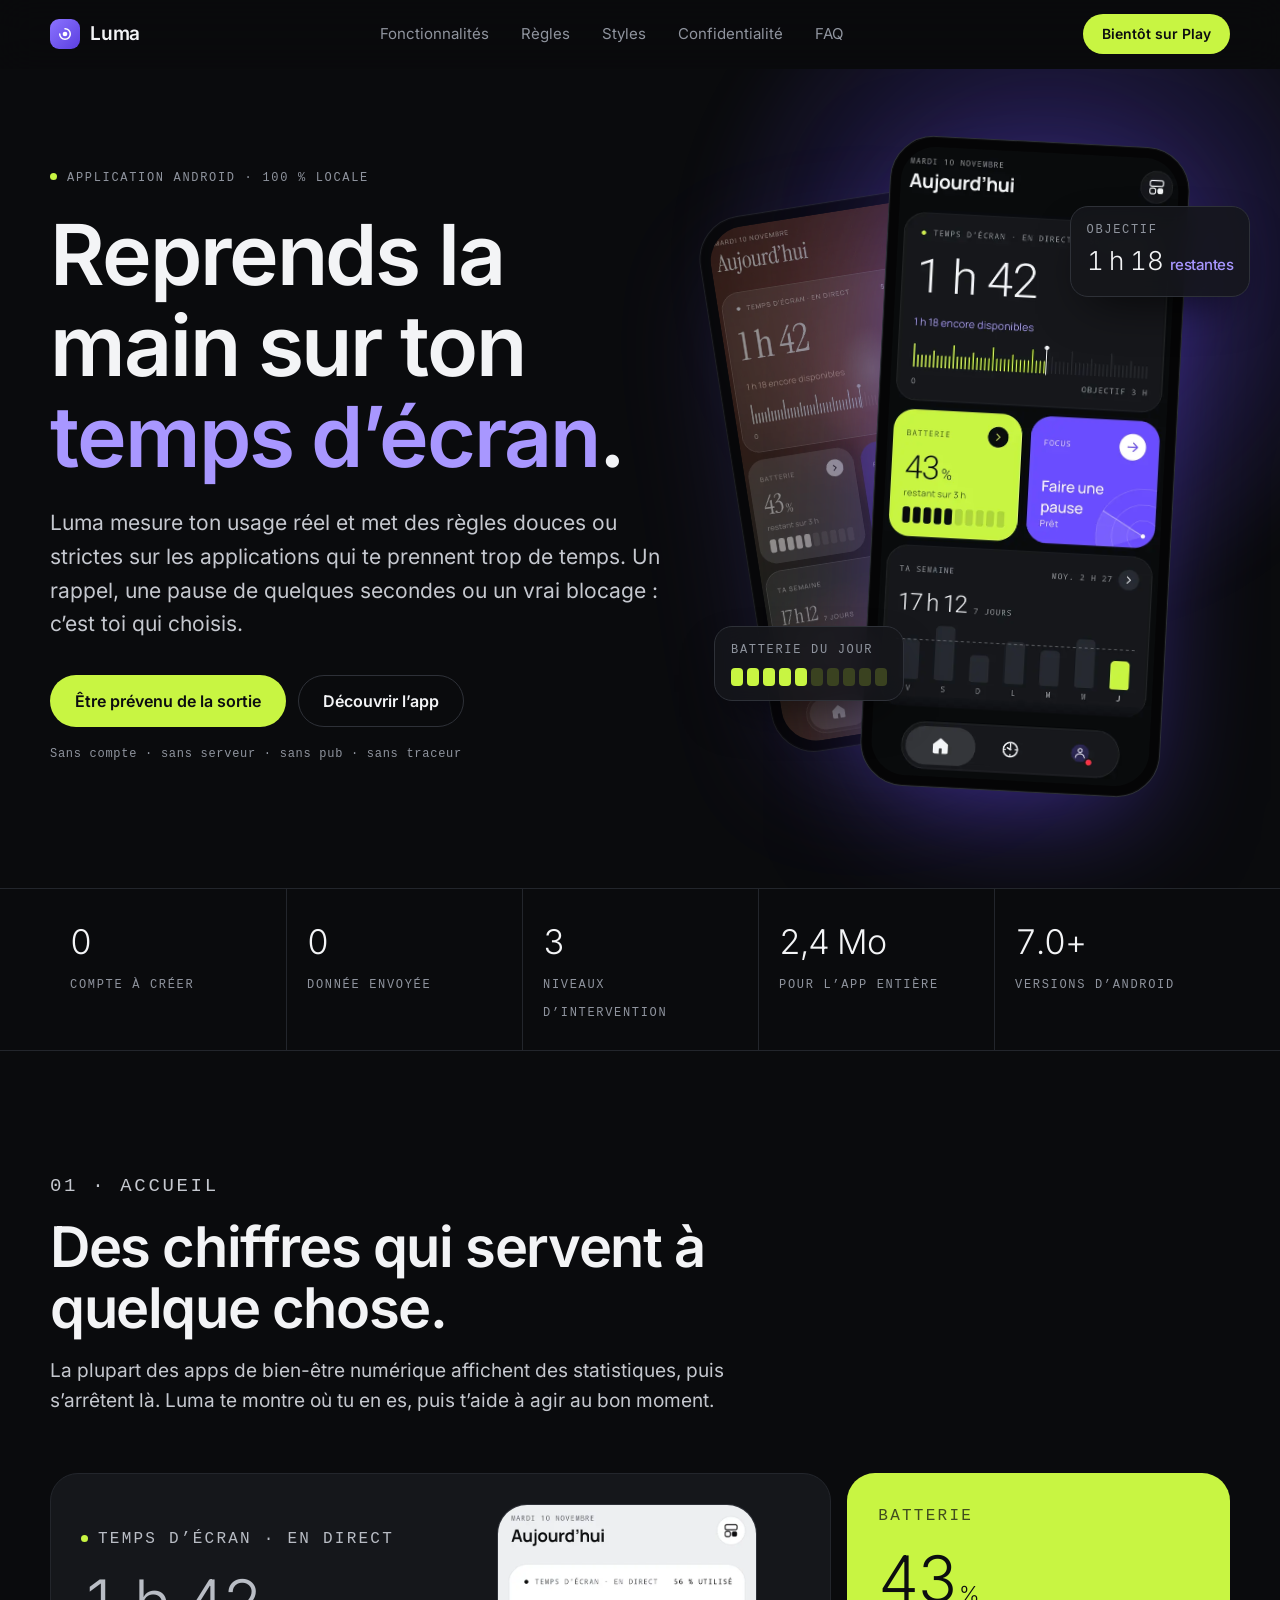
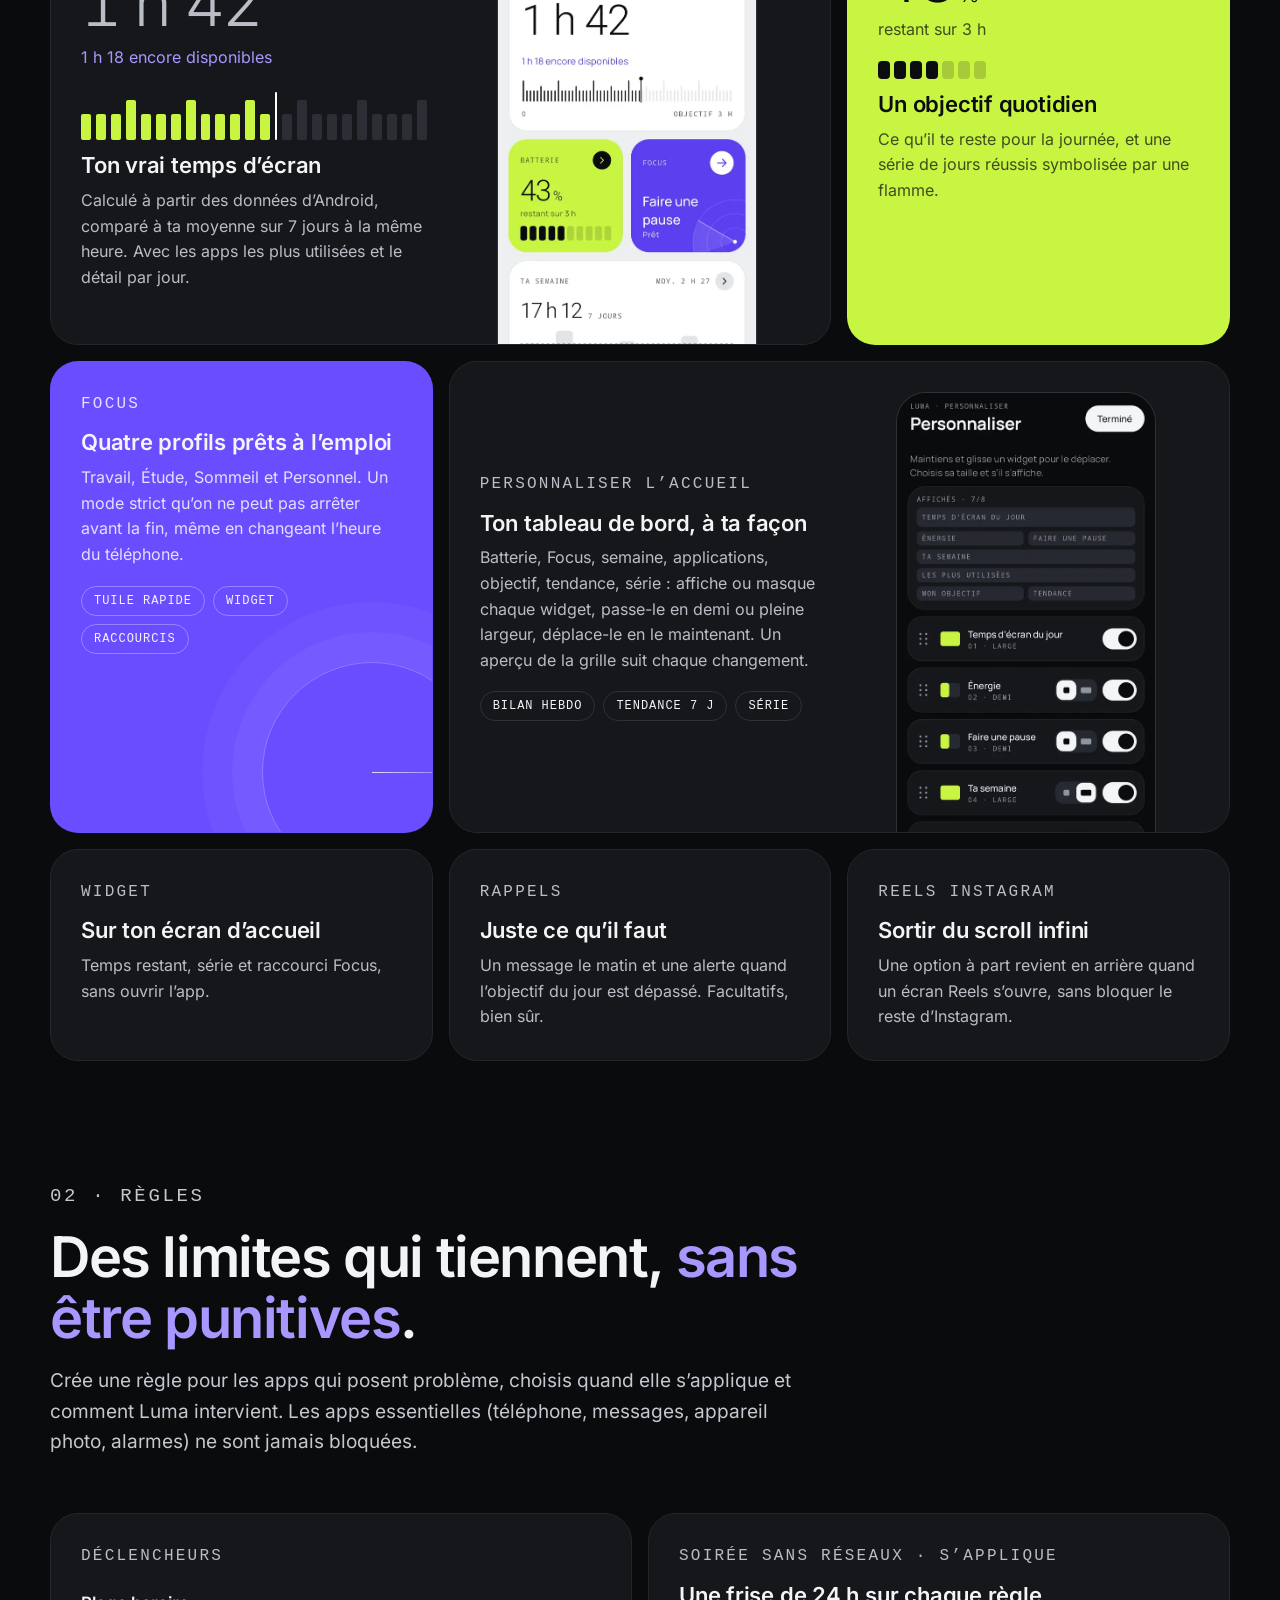
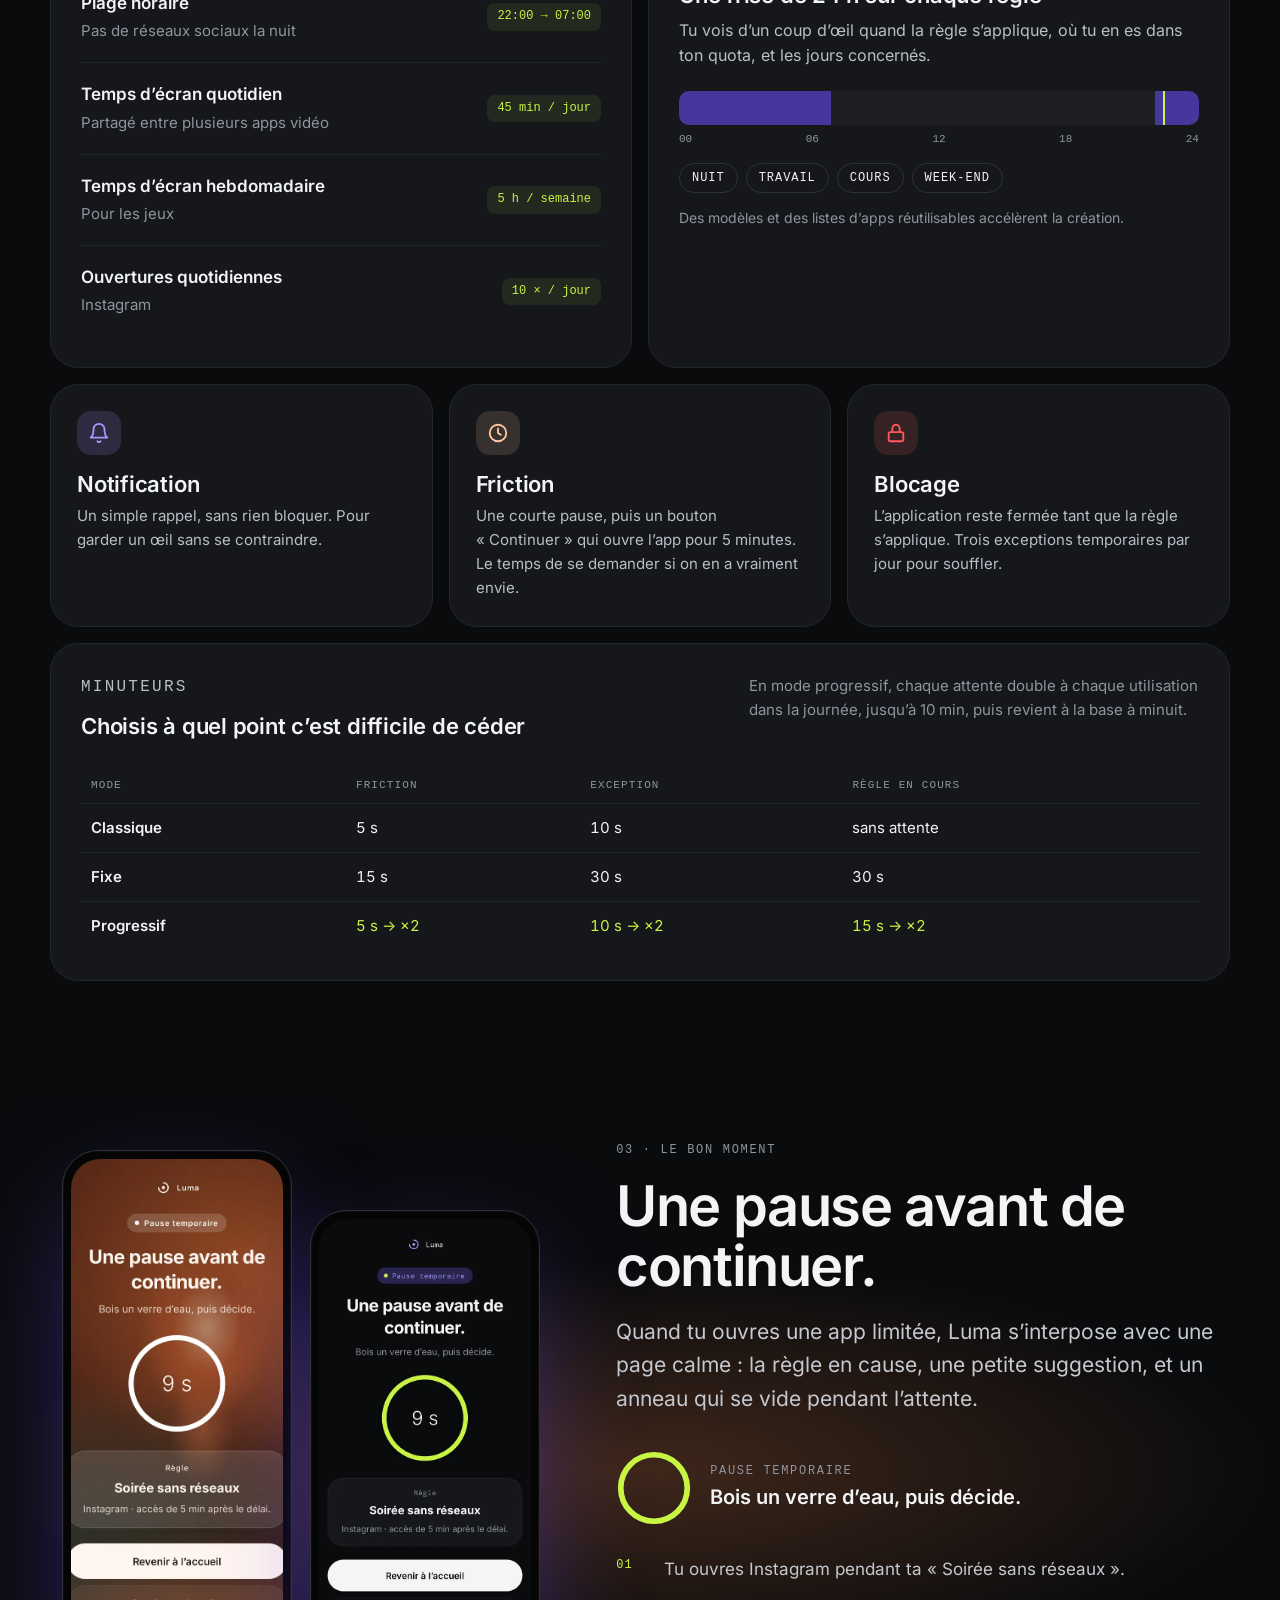
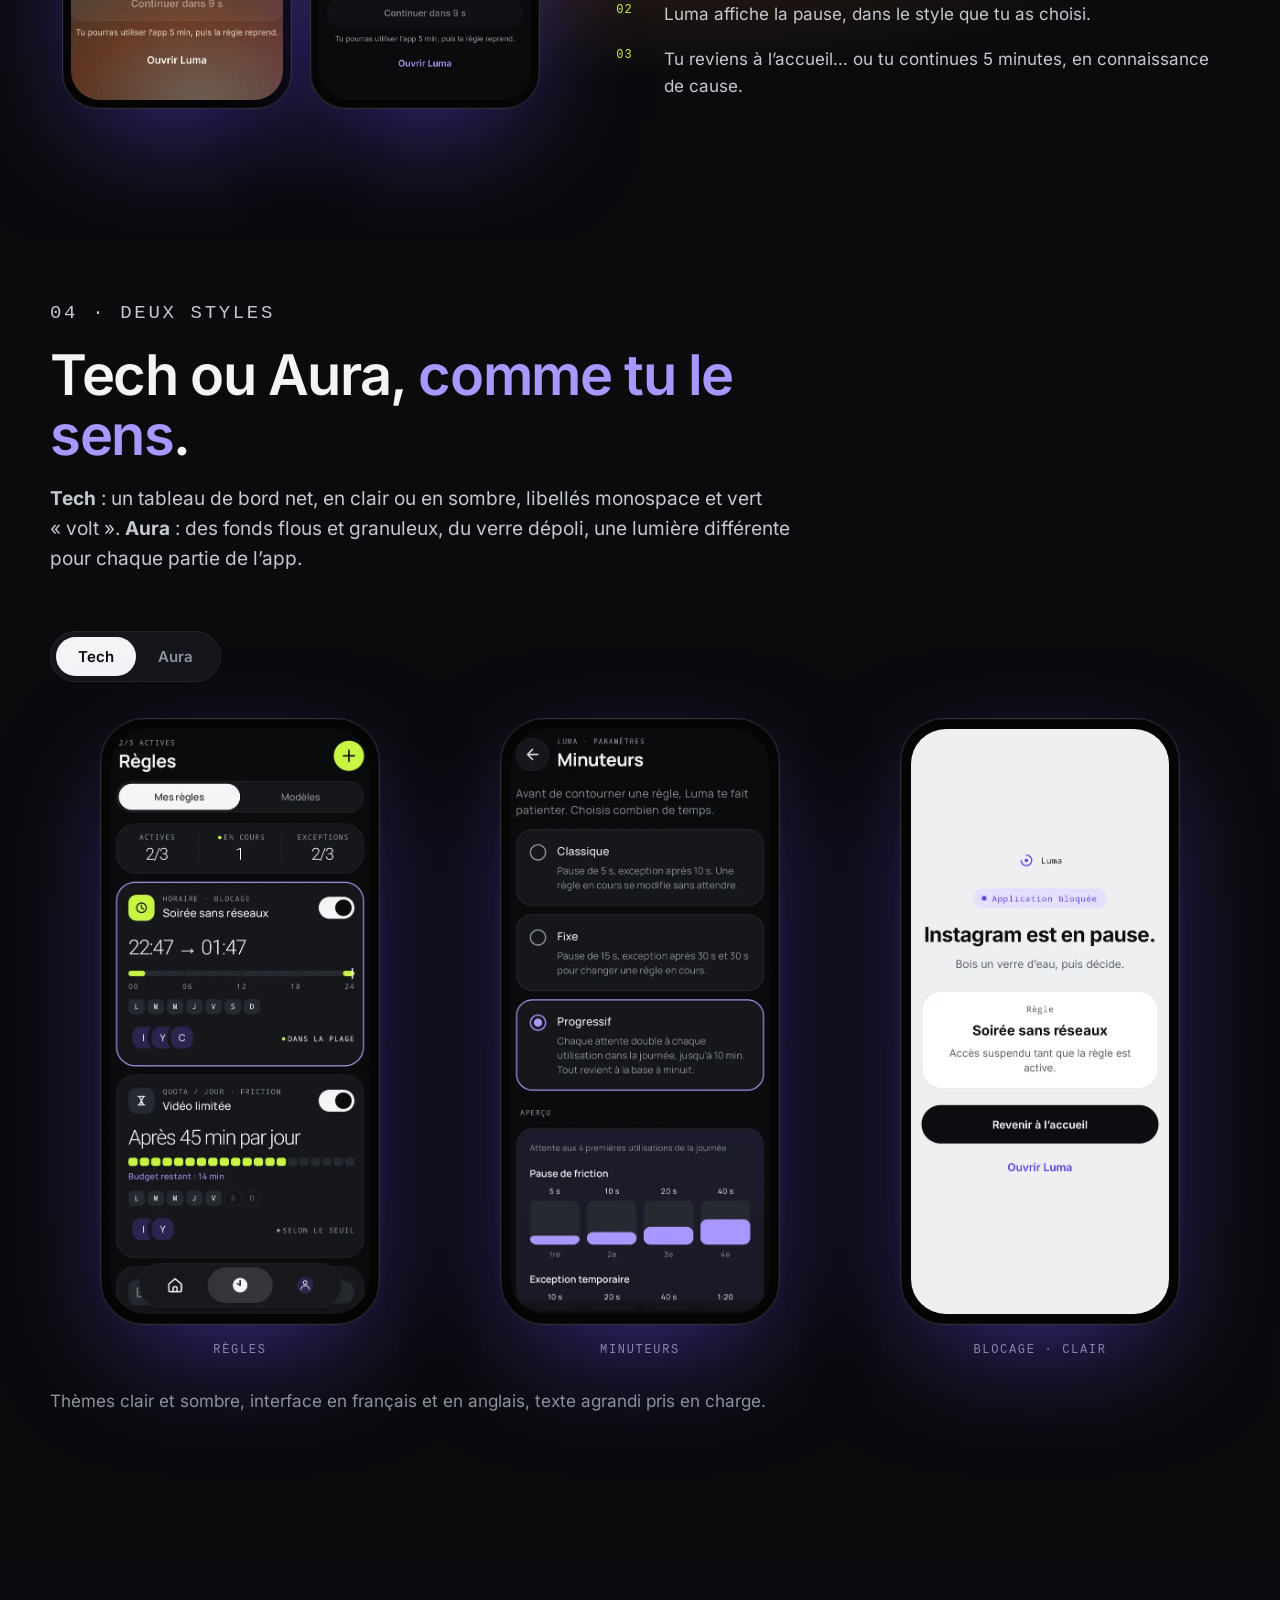
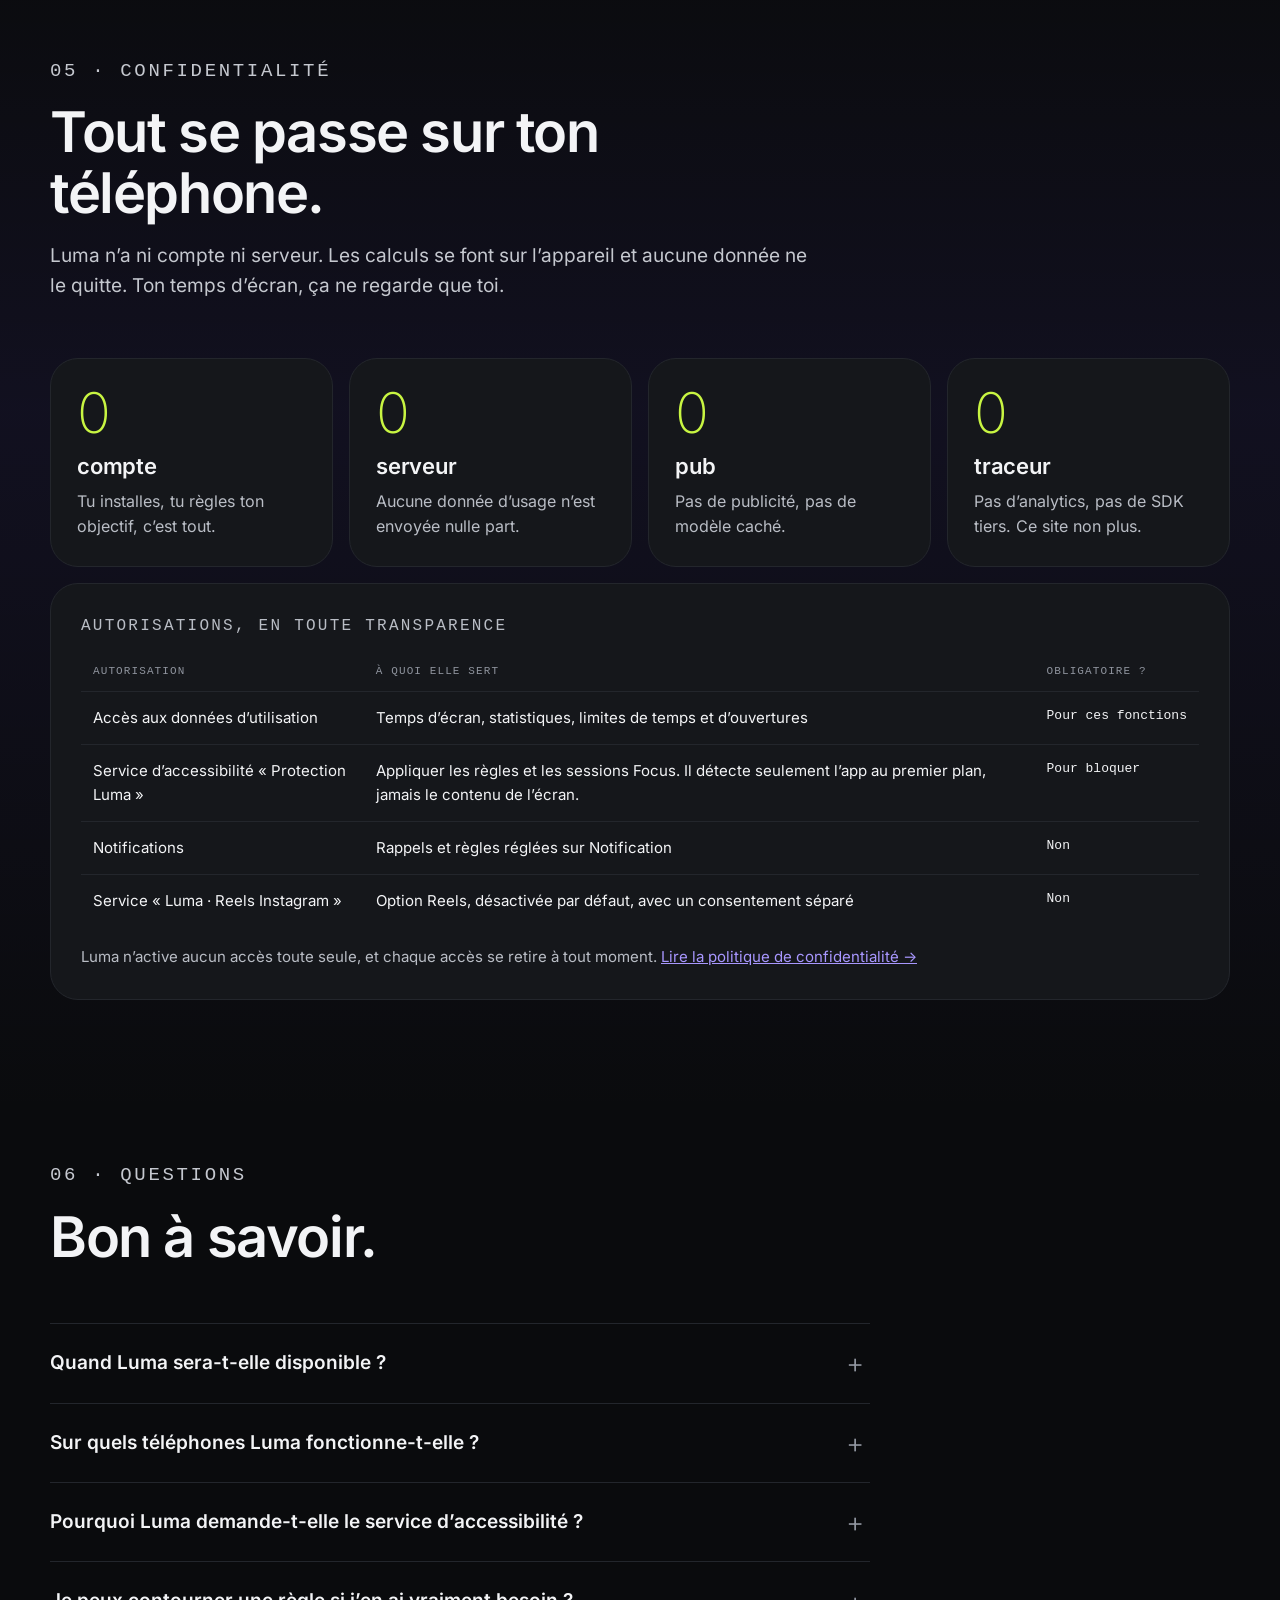
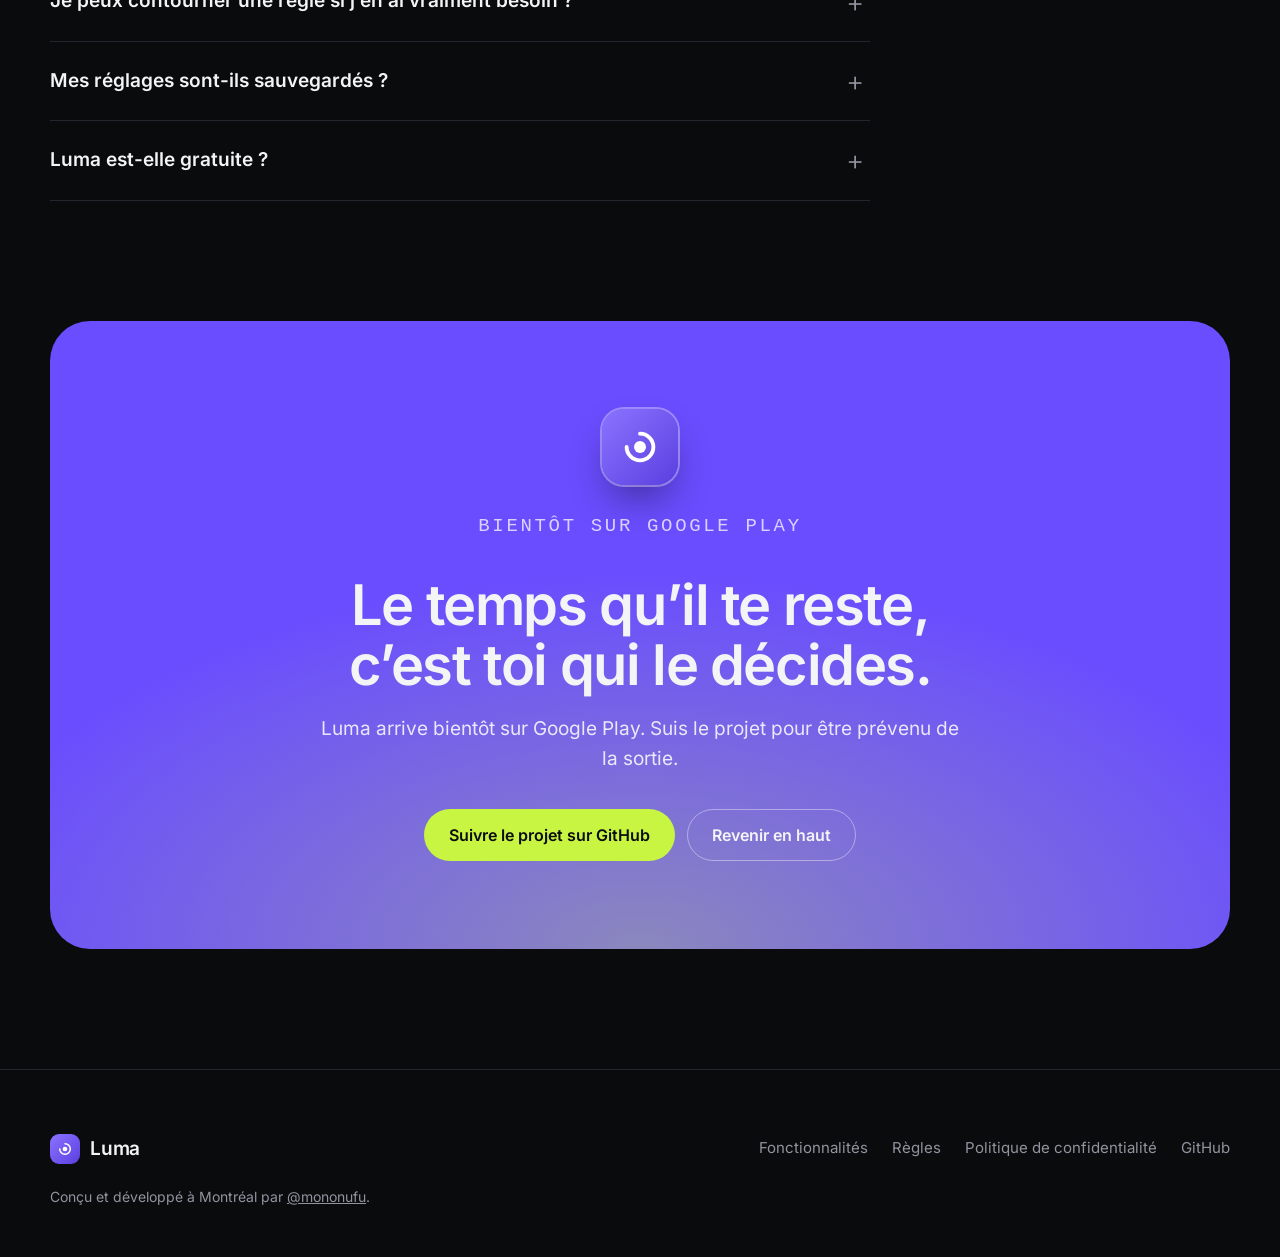
==== index.html @ ec0da5f1 "Créer le site vitrine de Luma Page d'accueil, politique de confidentialité, page 404 et déploiement " ====
<!doctype html>
<html lang="fr" class="no-js">
<head>
  <meta charset="utf-8">
  <meta name="viewport" content="width=device-width, initial-scale=1">
  <title>Luma · Reprends la main sur ton temps d’écran</title>
  <meta name="description" content="Luma est une application Android qui mesure ton vrai temps d’écran et met des règles douces ou strictes sur les apps qui te prennent trop de temps. Sans compte, sans serveur, 100 % local.">
  <meta name="theme-color" content="#0a0b0d">
  <link rel="icon" href="assets/img/luma-logo.svg" type="image/svg+xml">
  <link rel="icon" href="assets/img/favicon-32.png" sizes="32x32" type="image/png">
  <link rel="apple-touch-icon" href="assets/img/apple-touch-icon.png">
  <meta property="og:type" content="website">
  <meta property="og:title" content="Luma · Reprends la main sur ton temps d’écran">
  <meta property="og:description" content="Temps d’écran réel, règles, Focus. Sans compte ni serveur : tout reste sur ton téléphone.">
  <meta property="og:image" content="assets/img/og-image.jpg">
  <meta property="og:locale" content="fr_FR">
  <meta name="twitter:card" content="summary_large_image">
  <link rel="preload" href="assets/fonts/inter.ttf" as="font" type="font/ttf" crossorigin>
  <link rel="stylesheet" href="assets/css/style.css">
  <script>document.documentElement.classList.remove("no-js")</script>
</head>
<body>
  <a class="skip" href="#contenu">Aller au contenu</a>

  <header class="site-header">
    <nav class="wrap nav" aria-label="Navigation principale">
      <a class="brand" href="#top" aria-label="Luma, retour en haut">
        <img src="assets/img/luma-logo.svg" alt="" width="30" height="30">
        Luma
      </a>
      <ul class="nav-links">
        <li><a href="#fonctionnalites">Fonctionnalités</a></li>
        <li><a href="#regles">Règles</a></li>
        <li><a href="#styles">Styles</a></li>
        <li><a href="#confidentialite">Confidentialité</a></li>
        <li><a href="#faq">FAQ</a></li>
      </ul>
      <a class="btn btn-primary" href="#telecharger">Bientôt sur Play</a>
    </nav>
  </header>

  <main id="contenu">
    <!-- Héros -->
    <section class="hero" id="top">
      <div class="wrap hero-grid">
        <div>
          <p class="label"><span class="dot" aria-hidden="true"></span>Application Android · 100 % locale</p>
          <h1>Reprends la main sur ton <em>temps d’écran</em>.</h1>
          <p class="lead">Luma mesure ton usage réel et met des règles douces ou strictes sur les applications qui te prennent trop de temps. Un rappel, une pause de quelques secondes ou un vrai blocage&nbsp;: c’est toi qui choisis.</p>
          <div class="hero-ctas">
            <a class="btn btn-primary" href="#telecharger">Être prévenu de la sortie</a>
            <a class="btn btn-ghost" href="#fonctionnalites">Découvrir l’app</a>
          </div>
          <p class="hero-note">Sans compte · sans serveur · sans pub · sans traceur</p>
        </div>

        <div class="phone-stage" aria-hidden="true">
          <div class="phone back"><img src="assets/img/aura-accueil-fr.webp" alt="" width="589" height="1278"></div>
          <div class="phone front"><img src="assets/img/accueil-fr-sombre.webp" alt="" width="589" height="1278" fetchpriority="high"></div>
          <div class="float-card two">
            <p class="label">Objectif</p>
            <strong>1 h 18 <span class="accent" style="font-size:15px;font-weight:500">restantes</span></strong>
          </div>
          <div class="float-card one">
            <p class="label">Batterie du jour</p>
            <div class="segments"><i></i><i></i><i></i><i></i><i></i><i class="off"></i><i class="off"></i><i class="off"></i><i class="off"></i><i class="off"></i></div>
          </div>
        </div>
      </div>
    </section>

    <!-- Chiffres -->
    <div class="ticker">
      <ul class="wrap">
        <li><strong>0</strong><span class="label">compte à créer</span></li>
        <li><strong>0</strong><span class="label">donnée envoyée</span></li>
        <li><strong>3</strong><span class="label">niveaux d’intervention</span></li>
        <li><strong>2,4 Mo</strong><span class="label">pour l’app entière</span></li>
        <li><strong>7.0+</strong><span class="label">versions d’Android</span></li>
      </ul>
    </div>

    <!-- Fonctionnalités -->
    <section class="section" id="fonctionnalites">
      <div class="wrap">
        <div class="section-head reveal">
          <p class="label">01 · Accueil</p>
          <h2>Des chiffres qui servent à quelque chose.</h2>
          <p>La plupart des apps de bien-être numérique affichent des statistiques, puis s’arrêtent là. Luma te montre où tu en es, puis t’aide à agir au bon moment.</p>
        </div>

        <div class="bento">
          <article class="card span-4 split reveal">
            <div>
              <p class="label"><span class="dot" aria-hidden="true"></span>Temps d’écran · en direct</p>
              <p class="big-num">1 h 42</p>
              <p class="accent" style="margin-top:10px">1 h 18 encore disponibles</p>
              <div class="ruler" aria-hidden="true">
                <i></i><i></i><i></i><i></i><i></i><i></i><i></i><i></i><i></i><i></i><i></i><i></i><i></i><i class="cursor"></i><i class="off"></i><i class="off"></i><i class="off"></i><i class="off"></i><i class="off"></i><i class="off"></i><i class="off"></i><i class="off"></i><i class="off"></i><i class="off"></i>
              </div>
              <h3>Ton vrai temps d’écran</h3>
              <p>Calculé à partir des données d’Android, comparé à ta moyenne sur 7 jours à la même heure. Avec les apps les plus utilisées et le détail par jour.</p>
            </div>
            <img class="shot" src="assets/img/accueil-fr-clair.webp" alt="Accueil de Luma en thème clair : temps d’écran, batterie et Focus" width="589" height="1278" loading="lazy">
          </article>

          <article class="card span-2 voltcard reveal">
            <p class="label">Batterie</p>
            <p class="big-num">43<small> %</small></p>
            <p style="margin-top:6px">restant sur 3 h</p>
            <div class="segments" aria-hidden="true" style="margin-top:18px"><i style="background:#0c0d10"></i><i style="background:#0c0d10"></i><i style="background:#0c0d10"></i><i style="background:#0c0d10"></i><i style="background:rgba(12,13,16,.18)"></i><i style="background:rgba(12,13,16,.18)"></i><i style="background:rgba(12,13,16,.18)"></i></div>
            <h3>Un objectif quotidien</h3>
            <p>Ce qu’il te reste pour la journée, et une série de jours réussis symbolisée par une flamme.</p>
          </article>

          <article class="card span-2 violet reveal" id="focus">
            <p class="label">Focus</p>
            <h3>Quatre profils prêts à l’emploi</h3>
            <p>Travail, Étude, Sommeil et Personnel. Un mode strict qu’on ne peut pas arrêter avant la fin, même en changeant l’heure du téléphone.</p>
            <div class="chips"><span class="chip">Tuile rapide</span><span class="chip">Widget</span><span class="chip">Raccourcis</span></div>
            <div class="radar" aria-hidden="true"></div>
          </article>

          <article class="card span-4 split reveal">
            <div>
              <p class="label">Personnaliser l’accueil</p>
              <h3>Ton tableau de bord, à ta façon</h3>
              <p>Batterie, Focus, semaine, applications, objectif, tendance, série&nbsp;: affiche ou masque chaque widget, passe-le en demi ou pleine largeur, déplace-le en le maintenant. Un aperçu de la grille suit chaque changement.</p>
              <div class="chips"><span class="chip">Bilan hebdo</span><span class="chip">Tendance 7 j</span><span class="chip">Série</span></div>
            </div>
            <img class="shot" src="assets/img/personnaliser-fr-sombre.webp" alt="Écran Personnaliser l’accueil avec l’aperçu de la grille de widgets" width="589" height="1278" loading="lazy">
          </article>

          <article class="card span-2 reveal">
            <p class="label">Widget</p>
            <h3>Sur ton écran d’accueil</h3>
            <p>Temps restant, série et raccourci Focus, sans ouvrir l’app.</p>
          </article>
          <article class="card span-2 reveal">
            <p class="label">Rappels</p>
            <h3>Juste ce qu’il faut</h3>
            <p>Un message le matin et une alerte quand l’objectif du jour est dépassé. Facultatifs, bien sûr.</p>
          </article>
          <article class="card span-2 reveal">
            <p class="label">Reels Instagram</p>
            <h3>Sortir du scroll infini</h3>
            <p>Une option à part revient en arrière quand un écran Reels s’ouvre, sans bloquer le reste d’Instagram.</p>
          </article>
        </div>
      </div>
    </section>

    <!-- Règles -->
    <section class="section" id="regles" style="padding-top:0">
      <div class="wrap">
        <div class="section-head reveal">
          <p class="label">02 · Règles</p>
          <h2>Des limites qui tiennent, <span class="accent">sans être punitives</span>.</h2>
          <p>Crée une règle pour les apps qui posent problème, choisis quand elle s’applique et comment Luma intervient. Les apps essentielles (téléphone, messages, appareil photo, alarmes) ne sont jamais bloquées.</p>
        </div>

        <div class="rules-layout">
          <article class="card reveal">
            <p class="label">Déclencheurs</p>
            <ul class="triggers" style="margin-top:14px">
              <li><div><b>Plage horaire</b><span>Pas de réseaux sociaux la nuit</span></div><code>22:00 → 07:00</code></li>
              <li><div><b>Temps d’écran quotidien</b><span>Partagé entre plusieurs apps vidéo</span></div><code>45 min / jour</code></li>
              <li><div><b>Temps d’écran hebdomadaire</b><span>Pour les jeux</span></div><code>5 h / semaine</code></li>
              <li><div><b>Ouvertures quotidiennes</b><span>Instagram</span></div><code>10 × / jour</code></li>
            </ul>
          </article>

          <article class="card reveal">
            <p class="label">Soirée sans réseaux · s’applique</p>
            <h3>Une frise de 24 h sur chaque règle</h3>
            <p>Tu vois d’un coup d’œil quand la règle s’applique, où tu en es dans ton quota, et les jours concernés.</p>
            <div class="timeline" aria-hidden="true">
              <span class="band" style="left:0;width:29.2%"></span>
              <span class="band" style="left:91.6%;width:8.4%"></span>
              <span class="now" style="left:93%"></span>
            </div>
            <div class="timeline-scale" aria-hidden="true"><span>00</span><span>06</span><span>12</span><span>18</span><span>24</span></div>
            <div class="chips"><span class="chip">Nuit</span><span class="chip">Travail</span><span class="chip">Cours</span><span class="chip">Week-end</span></div>
            <p style="margin-top:14px;font-size:14px;color:var(--muted)">Des modèles et des listes d’apps réutilisables accélèrent la création.</p>
          </article>
        </div>

        <div class="actions">
          <article class="action is-notif reveal">
            <div class="ico" aria-hidden="true"><svg width="22" height="22" viewBox="0 0 24 24" fill="none" stroke="currentColor" stroke-width="2" stroke-linecap="round" stroke-linejoin="round"><path d="M6 8a6 6 0 0 1 12 0c0 7 3 9 3 9H3s3-2 3-9"/><path d="M10.3 21a1.94 1.94 0 0 0 3.4 0"/></svg></div>
            <h3>Notification</h3>
            <p>Un simple rappel, sans rien bloquer. Pour garder un œil sans se contraindre.</p>
          </article>
          <article class="action is-friction reveal">
            <div class="ico" aria-hidden="true"><svg width="22" height="22" viewBox="0 0 24 24" fill="none" stroke="currentColor" stroke-width="2" stroke-linecap="round" stroke-linejoin="round"><circle cx="12" cy="12" r="9"/><path d="M12 7v5l3 2"/></svg></div>
            <h3>Friction</h3>
            <p>Une courte pause, puis un bouton «&nbsp;Continuer&nbsp;» qui ouvre l’app pour 5 minutes. Le temps de se demander si on en a vraiment envie.</p>
          </article>
          <article class="action is-block reveal">
            <div class="ico" aria-hidden="true"><svg width="22" height="22" viewBox="0 0 24 24" fill="none" stroke="currentColor" stroke-width="2" stroke-linecap="round" stroke-linejoin="round"><rect x="4" y="11" width="16" height="10" rx="2"/><path d="M8 11V7a4 4 0 0 1 8 0v4"/></svg></div>
            <h3>Blocage</h3>
            <p>L’application reste fermée tant que la règle s’applique. Trois exceptions temporaires par jour pour souffler.</p>
          </article>
        </div>

        <article class="card reveal" style="margin-top:16px">
          <div style="display:flex;flex-wrap:wrap;justify-content:space-between;gap:12px;align-items:baseline">
            <div>
              <p class="label">Minuteurs</p>
              <h3>Choisis à quel point c’est difficile de céder</h3>
            </div>
            <p style="max-width:30em;color:var(--muted);font-size:15px">En mode progressif, chaque attente double à chaque utilisation dans la journée, jusqu’à 10 min, puis revient à la base à minuit.</p>
          </div>
          <div class="table-scroll">
            <table class="timers">
              <thead><tr><th scope="col">Mode</th><th scope="col">Friction</th><th scope="col">Exception</th><th scope="col">Règle en cours</th></tr></thead>
              <tbody>
                <tr><td>Classique</td><td>5 s</td><td>10 s</td><td>sans attente</td></tr>
                <tr><td>Fixe</td><td>15 s</td><td>30 s</td><td>30 s</td></tr>
                <tr><td>Progressif</td><td class="volt">5 s → ×2</td><td class="volt">10 s → ×2</td><td class="volt">15 s → ×2</td></tr>
              </tbody>
            </table>
          </div>
        </article>
      </div>
    </section>

    <!-- Page de pause -->
    <section class="section pause" id="pause" style="padding-top:40px">
      <div class="wrap pause-grid">
        <div class="pause-phones reveal">
          <div class="phone"><img src="assets/img/pause-friction-aura.webp" alt="Page de pause Luma en style Aura : « Une pause avant de continuer », compte à rebours de 9 secondes" width="589" height="1278" loading="lazy"></div>
          <div class="phone"><img src="assets/img/pause-friction-tech-sombre.webp" alt="Page de pause Luma en style Tech sombre avec l’anneau de compte à rebours" width="589" height="1278" loading="lazy"></div>
        </div>
        <div class="reveal">
          <p class="label">03 · Le bon moment</p>
          <h2 style="margin:16px 0 18px">Une pause avant de continuer.</h2>
          <p class="lead">Quand tu ouvres une app limitée, Luma s’interpose avec une page calme&nbsp;: la règle en cause, une petite suggestion, et un anneau qui se vide pendant l’attente.</p>
          <div class="countdown" aria-hidden="true">
            <svg class="ring" viewBox="0 0 80 80"><circle class="track" cx="40" cy="40" r="35"/><circle class="bar" cx="40" cy="40" r="35"/></svg>
            <div><p class="label">Pause temporaire</p><p style="font-size:20px;font-weight:600">Bois un verre d’eau, puis décide.</p></div>
          </div>
          <ol class="steps">
            <li>Tu ouvres Instagram pendant ta «&nbsp;Soirée sans réseaux&nbsp;».</li>
            <li>Luma affiche la pause, dans le style que tu as choisi.</li>
            <li>Tu reviens à l’accueil… ou tu continues 5 minutes, en connaissance de cause.</li>
          </ol>
        </div>
      </div>
    </section>

    <!-- Styles -->
    <section class="section" id="styles" style="padding-top:60px">
      <div class="wrap">
        <div class="section-head reveal">
          <p class="label">04 · Deux styles</p>
          <h2>Tech ou Aura, <span class="accent">comme tu le sens</span>.</h2>
          <p><strong>Tech</strong>&nbsp;: un tableau de bord net, en clair ou en sombre, libellés monospace et vert «&nbsp;volt&nbsp;». <strong>Aura</strong>&nbsp;: des fonds flous et granuleux, du verre dépoli, une lumière différente pour chaque partie de l’app.</p>
        </div>

        <div class="styles-switch" role="tablist" aria-label="Choisir un style">
          <button role="tab" id="tab-tech" aria-controls="panel-tech" aria-selected="true">Tech</button>
          <button role="tab" id="tab-aura" aria-controls="panel-aura" aria-selected="false" tabindex="-1">Aura</button>
        </div>

        <div class="styles-panel" id="panel-tech" role="tabpanel" aria-labelledby="tab-tech">
          <figure><div class="phone"><img src="assets/img/regles-fr-sombre.webp" alt="Règles en style Tech sombre : compteurs, frise de 24 h et quotas en segments" width="589" height="1278" loading="lazy"></div><figcaption class="label">Règles</figcaption></figure>
          <figure><div class="phone"><img src="assets/img/minuteurs-fr-sombre.webp" alt="Page Minuteurs avec les modes Classique, Fixe et Progressif" width="589" height="1278" loading="lazy"></div><figcaption class="label">Minuteurs</figcaption></figure>
          <figure><div class="phone"><img src="assets/img/pause-blocage-tech-clair.webp" alt="Page de blocage en style Tech clair" width="589" height="1278" loading="lazy"></div><figcaption class="label">Blocage · clair</figcaption></figure>
        </div>
        <div class="styles-panel" id="panel-aura" role="tabpanel" aria-labelledby="tab-aura" hidden>
          <figure><div class="phone"><img src="assets/img/aura-accueil-fr.webp" alt="Accueil en style Aura : fond cuivré flou et cartes en verre" width="589" height="1278" loading="lazy"></div><figcaption class="label">Accueil</figcaption></figure>
          <figure><div class="phone"><img src="assets/img/aura-regles-fr.webp" alt="Règles en style Aura sur fond gris atmosphérique" width="589" height="1278" loading="lazy"></div><figcaption class="label">Règles</figcaption></figure>
          <figure><div class="phone"><img src="assets/img/pause-friction-aura.webp" alt="Page de pause en style Aura" width="589" height="1278" loading="lazy"></div><figcaption class="label">Pause</figcaption></figure>
        </div>
        <p style="margin-top:28px;color:var(--muted)">Thèmes clair et sombre, interface en français et en anglais, texte agrandi pris en charge.</p>
      </div>
    </section>

    <!-- Confidentialité -->
    <section class="section privacy" id="confidentialite">
      <div class="wrap">
        <div class="section-head reveal">
          <p class="label">05 · Confidentialité</p>
          <h2>Tout se passe sur ton téléphone.</h2>
          <p>Luma n’a ni compte ni serveur. Les calculs se font sur l’appareil et aucune donnée ne le quitte. Ton temps d’écran, ça ne regarde que toi.</p>
        </div>
        <div class="privacy-grid">
          <div class="card reveal"><p class="zero">0</p><h3>compte</h3><p>Tu installes, tu règles ton objectif, c’est tout.</p></div>
          <div class="card reveal"><p class="zero">0</p><h3>serveur</h3><p>Aucune donnée d’usage n’est envoyée nulle part.</p></div>
          <div class="card reveal"><p class="zero">0</p><h3>pub</h3><p>Pas de publicité, pas de modèle caché.</p></div>
          <div class="card reveal"><p class="zero">0</p><h3>traceur</h3><p>Pas d’analytics, pas de SDK tiers. Ce site non plus.</p></div>
        </div>

        <article class="card perm reveal">
          <p class="label">Autorisations, en toute transparence</p>
          <div class="table-scroll" style="margin-top:12px">
            <table>
              <thead><tr><th scope="col">Autorisation</th><th scope="col">À quoi elle sert</th><th scope="col">Obligatoire ?</th></tr></thead>
              <tbody>
                <tr><td>Accès aux données d’utilisation</td><td>Temps d’écran, statistiques, limites de temps et d’ouvertures</td><td>Pour ces fonctions</td></tr>
                <tr><td>Service d’accessibilité «&nbsp;Protection Luma&nbsp;»</td><td>Appliquer les règles et les sessions Focus. Il détecte seulement l’app au premier plan, jamais le contenu de l’écran.</td><td>Pour bloquer</td></tr>
                <tr><td>Notifications</td><td>Rappels et règles réglées sur Notification</td><td>Non</td></tr>
                <tr><td>Service «&nbsp;Luma · Reels Instagram&nbsp;»</td><td>Option Reels, désactivée par défaut, avec un consentement séparé</td><td>Non</td></tr>
              </tbody>
            </table>
          </div>
          <p style="margin-top:18px;font-size:15px">Luma n’active aucun accès toute seule, et chaque accès se retire à tout moment. <a href="confidentialite.html" class="accent">Lire la politique de confidentialité →</a></p>
        </article>
      </div>
    </section>

    <!-- FAQ -->
    <section class="section" id="faq" style="padding-top:40px">
      <div class="wrap">
        <div class="section-head reveal">
          <p class="label">06 · Questions</p>
          <h2>Bon à savoir.</h2>
        </div>
        <div class="faq">
          <details>
            <summary>Quand Luma sera-t-elle disponible&nbsp;?</summary>
            <p>Luma est en version 1.3.1 et se prépare pour Google Play&nbsp;: signature, politique de confidentialité publique et déclarations d’accessibilité. Les essais de la protection sur plusieurs téléphones sont en cours.</p>
          </details>
          <details>
            <summary>Sur quels téléphones Luma fonctionne-t-elle&nbsp;?</summary>
            <p>Sur tous les téléphones Android à partir d’Android 7.0, jusqu’à Android 17. L’app pèse environ 2,4 Mo.</p>
          </details>
          <details>
            <summary>Pourquoi Luma demande-t-elle le service d’accessibilité&nbsp;?</summary>
            <p>C’est le seul moyen, sur Android, de savoir quelle app passe au premier plan pour appliquer une règle au bon moment. Luma ne lit pas le contenu de l’écran&nbsp;: elle ne détecte que l’application ouverte.</p>
          </details>
          <details>
            <summary>Je peux contourner une règle si j’en ai vraiment besoin&nbsp;?</summary>
            <p>Oui. Tu peux ajouter une exception temporaire sur une app bloquée, trois fois par jour au maximum, et modifier, désactiver ou supprimer une règle à tout moment. Les minuteurs règlent l’attente avant ces actions, pour que céder demande un petit effort.</p>
          </details>
          <details>
            <summary>Mes réglages sont-ils sauvegardés&nbsp;?</summary>
            <p>Tu peux exporter et importer tes règles et tes profils Focus dans un fichier JSON, qui reste chez toi. Il n’y a pas de synchronisation en ligne, puisqu’il n’y a pas de serveur.</p>
          </details>
          <details>
            <summary>Luma est-elle gratuite&nbsp;?</summary>
            <p>Luma ne contient ni publicité ni traceur. Les détails de distribution seront précisés à la sortie sur Google Play.</p>
          </details>
        </div>
      </div>
    </section>

    <!-- Appel final -->
    <section class="wrap" id="telecharger">
      <div class="cta reveal">
        <img src="assets/img/luma-logo.svg" alt="" width="76" height="76">
        <p class="label">Bientôt sur Google Play</p>
        <h2>Le temps qu’il te reste, <br>c’est toi qui le décides.</h2>
        <p>Luma arrive bientôt sur Google Play. Suis le projet pour être prévenu de la sortie.</p>
        <div class="hero-ctas" style="justify-content:center;margin-top:0">
          <a class="btn btn-primary" href="https://github.com/mononufu" rel="noopener">Suivre le projet sur GitHub</a>
          <a class="btn btn-ghost" href="#top">Revenir en haut</a>
        </div>
      </div>
    </section>
  </main>

  <footer class="site-footer">
    <div class="wrap footer-grid">
      <div>
        <a class="brand" href="#top"><img src="assets/img/luma-logo.svg" alt="" width="30" height="30">Luma</a>
        <small>Conçu et développé à Montréal par <a href="https://github.com/mononufu">@mononufu</a>.</small>
      </div>
      <ul class="footer-links">
        <li><a href="#fonctionnalites">Fonctionnalités</a></li>
        <li><a href="#regles">Règles</a></li>
        <li><a href="confidentialite.html">Politique de confidentialité</a></li>
        <li><a href="https://github.com/mononufu">GitHub</a></li>
      </ul>
    </div>
  </footer>

  <script src="assets/js/main.js" defer></script>
</body>
</html>
---- assets/css/style.css ----
/* Luma — site vitrine. Palette reprise de l'app (style Tech). */
@font-face {
  font-family: "Inter";
  src: url("../fonts/inter.ttf") format("truetype");
  font-weight: 100 900;
  font-display: swap;
}

:root {
  --bg: #0a0b0d;
  --surface: #15171b;
  --surface-2: #1c1e23;
  --line: #23262c;
  --line-strong: #2e3138;
  --ink: #f3f4f6;
  --muted: #8f949e;
  --violet: #6a4dff;
  --violet-soft: #a897ff;
  --violet-deep: #2a2550;
  --volt: #c8f542;
  --on-volt: #0c0d10;
  --red: #ff5a5f;
  --copper: #ffc7a0;
  --radius: 28px;
  --radius-sm: 18px;
  --mono: ui-monospace, "SFMono-Regular", "JetBrains Mono", Menlo, Consolas, monospace;
  --sans: "Inter", system-ui, -apple-system, "Segoe UI", Roboto, sans-serif;
  --wrap: 1180px;
  color-scheme: dark;
}

*,
*::before,
*::after { box-sizing: border-box; }

html { scroll-behavior: smooth; -webkit-text-size-adjust: 100%; }
@media (prefers-reduced-motion: reduce) {
  html { scroll-behavior: auto; }
  *, *::before, *::after { animation: none !important; transition: none !important; }
}

body {
  margin: 0;
  background: var(--bg);
  color: var(--ink);
  font-family: var(--sans);
  font-size: 17px;
  line-height: 1.6;
  -webkit-font-smoothing: antialiased;
  overflow-x: hidden;
}

img { max-width: 100%; display: block; }
a { color: inherit; }
:focus-visible { outline: 2px solid var(--volt); outline-offset: 3px; border-radius: 6px; }

.wrap { width: min(var(--wrap), 100% - 32px); margin-inline: auto; }

.skip {
  position: absolute; left: -999px; top: 8px;
  background: var(--volt); color: var(--on-volt); padding: 8px 14px; border-radius: 10px; z-index: 100;
}
.skip:focus { left: 8px; }

.label {
  font-family: var(--mono);
  font-size: 12px;
  letter-spacing: .14em;
  text-transform: uppercase;
  color: var(--muted);
}
.label .dot {
  display: inline-block; width: 7px; height: 7px; border-radius: 50%;
  background: var(--volt); margin-right: 10px; vertical-align: 1px;
  animation: pulse 2s ease-in-out infinite;
}
@keyframes pulse { 50% { opacity: .35; } }

h1, h2, h3 { line-height: 1.08; letter-spacing: -.025em; margin: 0; font-weight: 600; }
h1 { font-size: clamp(42px, 7vw, 84px); font-weight: 600; }
h2 { font-size: clamp(32px, 4.6vw, 56px); }
h3 { font-size: 22px; letter-spacing: -.01em; }
p { margin: 0; }
.lead { font-size: clamp(18px, 2vw, 21px); color: #c5c8cf; max-width: 36em; }
.accent { color: var(--violet-soft); }
.volt { color: var(--volt); }

/* ---------- Boutons ---------- */
.btn {
  display: inline-flex; align-items: center; gap: 10px;
  min-height: 52px; padding: 0 24px; border-radius: 999px;
  font: 600 16px/1 var(--sans); text-decoration: none; border: 1px solid transparent;
  transition: transform .15s ease, background .2s ease, border-color .2s ease;
}
.btn:active { transform: scale(.97); }
.btn-primary { background: var(--volt); color: var(--on-volt); }
.btn-primary:hover { background: #d6ff5c; }
.btn-ghost { border-color: var(--line-strong); color: var(--ink); }
.btn-ghost:hover { border-color: var(--muted); }
.btn small { font: 500 11px/1 var(--mono); letter-spacing: .1em; text-transform: uppercase; opacity: .7; }

/* ---------- En-tête ---------- */
.site-header {
  position: sticky; top: 0; z-index: 50;
  background: rgba(10, 11, 13, .72);
  backdrop-filter: blur(18px) saturate(140%);
  -webkit-backdrop-filter: blur(18px) saturate(140%);
  border-bottom: 1px solid transparent;
  transition: border-color .2s ease;
}
.site-header.scrolled { border-bottom-color: var(--line); }
.nav { display: flex; align-items: center; justify-content: space-between; height: 68px; gap: 16px; }
.brand { display: inline-flex; align-items: center; gap: 10px; text-decoration: none; font-weight: 600; font-size: 19px; letter-spacing: -.01em; }
.brand img { width: 30px; height: 30px; border-radius: 9px; }
.nav-links { display: flex; gap: 4px; list-style: none; margin: 0; padding: 0; }
.nav-links a {
  display: block; padding: 8px 14px; border-radius: 999px; text-decoration: none;
  color: var(--muted); font-size: 15px; transition: color .2s, background .2s;
}
.nav-links a:hover { color: var(--ink); background: var(--surface); }
.nav .btn { min-height: 40px; padding: 0 18px; font-size: 14px; }
@media (max-width: 860px) { .nav-links { display: none; } }

/* ---------- Héros ---------- */
.hero { position: relative; padding: 72px 0 96px; overflow: hidden; }
.hero::before {
  content: ""; position: absolute; inset: -20% -10% auto auto; width: 720px; height: 720px;
  background: radial-gradient(closest-side, rgba(106, 77, 255, .38), transparent);
  filter: blur(20px); pointer-events: none;
}
.hero-grid { position: relative; display: grid; grid-template-columns: 1.1fr .9fr; gap: 56px; align-items: center; }
.hero h1 { margin: 22px 0 24px; }
.hero h1 em { font-style: normal; color: var(--violet-soft); }
.hero-ctas { display: flex; flex-wrap: wrap; gap: 12px; margin-top: 34px; }
.hero-note { margin-top: 18px; font-family: var(--mono); font-size: 12px; color: var(--muted); letter-spacing: .06em; }

.phone-stage { position: relative; display: grid; place-items: center; min-height: 600px; }
.phone {
  position: relative; width: min(300px, 70vw); aspect-ratio: 589 / 1278;
  border-radius: 44px; padding: 10px; background: #050506;
  border: 1px solid var(--line-strong);
  box-shadow: 0 40px 120px -30px rgba(106, 77, 255, .55), 0 0 0 1px rgba(255,255,255,.03) inset;
}
.phone img { width: 100%; height: 100%; object-fit: cover; border-radius: 35px; }
.phone.tilt-l { transform: rotate(-6deg); }
.phone-stage .phone.back {
  position: absolute; width: min(250px, 58vw); left: 2%; top: 9%; opacity: .55; transform: rotate(-9deg);
  filter: saturate(.8);
}
.phone-stage .phone.front { transform: translateX(16%) rotate(3deg); }

.float-card {
  position: absolute; z-index: 3; background: rgba(21, 23, 27, .86);
  backdrop-filter: blur(14px); -webkit-backdrop-filter: blur(14px);
  border: 1px solid var(--line-strong); border-radius: var(--radius-sm); padding: 14px 16px;
  box-shadow: 0 20px 50px -20px rgba(0,0,0,.8);
  animation: float 6s ease-in-out infinite;
}
.float-card.one { left: -2%; bottom: 14%; }
.float-card.two { right: -4%; top: 10%; animation-delay: -3s; }
.float-card strong { display: block; font-size: 26px; font-weight: 300; font-variant-numeric: tabular-nums; letter-spacing: -.02em; }
@keyframes float { 50% { transform: translateY(-10px); } }

.segments { display: flex; gap: 4px; margin-top: 8px; }
.segments i { width: 12px; height: 18px; border-radius: 4px; background: var(--volt); }
.segments i.off { background: #3a4220; }

@media (max-width: 960px) {
  .hero { padding-top: 40px; }
  .hero-grid { grid-template-columns: 1fr; gap: 40px; }
  .phone-stage { min-height: 520px; }
}
@media (max-width: 520px) {
  .float-card.two { right: 0; }
  .float-card.one { left: 0; }
}

/* ---------- Bandeau chiffres ---------- */
.ticker { border-block: 1px solid var(--line); }
.ticker ul {
  list-style: none; margin: 0 auto; padding: 0;
  display: grid; grid-template-columns: repeat(5, 1fr);
}
.ticker li { padding: 26px 20px; border-left: 1px solid var(--line); }
.ticker li:first-child { border-left: 0; }
.ticker strong { display: block; font-size: 34px; font-weight: 300; letter-spacing: -.03em; font-variant-numeric: tabular-nums; }
@media (max-width: 860px) {
  .ticker ul { grid-template-columns: repeat(2, 1fr); }
  .ticker li { border-left: 0; border-top: 1px solid var(--line); }
  .ticker li:nth-child(even) { border-left: 1px solid var(--line); }
  .ticker li:nth-child(-n+2) { border-top: 0; }
  .ticker li:last-child { grid-column: 1 / -1; border-left: 0; }
}

/* ---------- Sections ---------- */
section { scroll-margin-top: 80px; }
.section { padding: 120px 0; }
.section-head { max-width: 760px; margin-bottom: 56px; }
.section-head h2 { margin: 16px 0 18px; }
.section-head p { color: #c5c8cf; font-size: 19px; }

/* ---------- Bento ---------- */
.bento { display: grid; grid-template-columns: repeat(6, 1fr); gap: 16px; }
.card {
  position: relative; background: var(--surface); border: 1px solid var(--line);
  border-radius: var(--radius); padding: 30px; overflow: hidden;
}
.card h3 { margin: 14px 0 10px; }
.card p { color: #b9bdc5; font-size: 16px; }
.span-2 { grid-column: span 2; }
.span-3 { grid-column: span 3; }
.span-4 { grid-column: span 4; }
.span-6 { grid-column: span 6; }
.card.violet { background: var(--violet); border-color: transparent; }
.card.violet .label, .card.violet p { color: rgba(255,255,255,.82); }
.card.voltcard { background: var(--volt); color: var(--on-volt); border-color: transparent; }
.card.voltcard .label, .card.voltcard p { color: rgba(12,13,16,.72); }
.card .shot {
  margin: 26px auto -60px; width: min(260px, 80%); border-radius: 30px 30px 0 0;
  border: 1px solid var(--line-strong); border-bottom: 0;
}
.card.split { display: grid; grid-template-columns: 1fr 1fr; gap: 28px; align-items: end; padding-bottom: 0; }
.card.split > div { padding-bottom: 30px; align-self: center; }
.card.split .shot { margin: 0 auto; height: 440px; object-fit: cover; object-position: top; }
.big-num, .card .big-num { font-size: 64px; font-weight: 300; letter-spacing: -.04em; line-height: 1; margin-top: 18px; font-variant-numeric: tabular-nums; }
.big-num small { font-size: 22px; }

.ruler { display: flex; gap: 5px; align-items: flex-end; height: 48px; margin-top: 22px; }
.ruler i { flex: 1; background: var(--volt); border-radius: 2px; height: 55%; }
.ruler i:nth-child(4n) { height: 85%; }
.ruler i.off { background: #2b2e35; }
.ruler i.cursor { background: #fff; height: 100%; flex: 0 0 2px; }

.radar {
  position: absolute; right: -50px; bottom: -50px; width: 220px; height: 220px; border-radius: 50%;
  border: 1px solid rgba(255,255,255,.25);
  box-shadow: 0 0 0 30px rgba(255,255,255,.04), 0 0 0 60px rgba(255,255,255,.03);
}
.radar::after {
  content: ""; position: absolute; left: 50%; top: 50%; width: 50%; height: 1px;
  background: linear-gradient(90deg, rgba(255,255,255,.8), transparent);
  transform-origin: 0 0; animation: sweep 5s linear infinite;
}
@keyframes sweep { to { transform: rotate(360deg); } }

.chips { display: flex; flex-wrap: wrap; gap: 8px; margin-top: 18px; }
.chip {
  font: 500 12px/1 var(--mono); letter-spacing: .08em; text-transform: uppercase;
  padding: 8px 12px; border-radius: 999px; border: 1px solid var(--line-strong); color: var(--ink);
}
.card.violet .chip { border-color: rgba(255,255,255,.3); }

@media (max-width: 960px) {
  .bento { grid-template-columns: repeat(2, 1fr); }
  .span-2, .span-3 { grid-column: span 1; }
  .span-4, .span-6 { grid-column: span 2; }
  .card.split { grid-template-columns: 1fr; }
}
@media (max-width: 620px) {
  .bento { grid-template-columns: 1fr; }
  .span-2, .span-3, .span-4, .span-6 { grid-column: span 1; }
}

/* ---------- Règles ---------- */
.rules-layout { display: grid; grid-template-columns: 1fr 1fr; gap: 16px; }
.triggers { list-style: none; margin: 0; padding: 0; }
.triggers li {
  display: grid; grid-template-columns: 1fr auto; gap: 16px; align-items: center;
  padding: 18px 0; border-top: 1px solid var(--line);
}
.triggers li:first-child { border-top: 0; padding-top: 6px; }
.triggers b { font-weight: 600; display: block; }
.triggers span { color: var(--muted); font-size: 15px; }
.triggers code {
  font: 500 12px/1.3 var(--mono); color: var(--volt); text-align: right;
  background: rgba(200, 245, 66, .08); padding: 6px 10px; border-radius: 8px;
}

.timeline { position: relative; height: 34px; margin-top: 22px; border-radius: 10px; background: var(--surface-2); overflow: hidden; }
.timeline .band { position: absolute; top: 0; bottom: 0; background: rgba(106,77,255,.55); }
.timeline .now { position: absolute; top: 0; bottom: 0; width: 2px; background: var(--volt); }
.timeline-scale { display: flex; justify-content: space-between; font: 11px var(--mono); color: var(--muted); margin-top: 8px; }

.actions { display: grid; grid-template-columns: repeat(3, 1fr); gap: 16px; margin-top: 16px; }
.action { padding: 26px; border-radius: var(--radius); border: 1px solid var(--line); background: var(--surface); }
.action .ico { width: 44px; height: 44px; border-radius: 14px; display: grid; place-items: center; background: var(--surface-2); }
.action h3 { margin: 18px 0 8px; }
.action p { color: #b9bdc5; font-size: 15px; }
.action.is-friction .ico { background: rgba(255, 199, 160, .14); color: var(--copper); }
.action.is-block .ico { background: rgba(255, 90, 95, .14); color: var(--red); }
.action.is-notif .ico { background: rgba(168, 151, 255, .16); color: var(--violet-soft); }

.timers { width: 100%; border-collapse: collapse; margin-top: 18px; font-size: 15px; }
.timers th, .timers td { text-align: left; padding: 12px 10px; border-top: 1px solid var(--line); }
.timers th { font: 500 11px var(--mono); letter-spacing: .1em; text-transform: uppercase; color: var(--muted); border-top: 0; }
.timers td:first-child { font-weight: 600; }
.timers td { font-variant-numeric: tabular-nums; }

@media (max-width: 960px) {
  .rules-layout { grid-template-columns: 1fr; }
  .actions { grid-template-columns: 1fr; }
}
.table-scroll { overflow-x: auto; }

/* ---------- Pause ---------- */
.pause { position: relative; overflow: hidden; }
.pause::before {
  content: ""; position: absolute; inset: 10% -20% auto -20%; height: 80%;
  background: radial-gradient(closest-side, rgba(200, 110, 60, .28), transparent 70%);
  pointer-events: none;
}
.pause-grid { position: relative; display: grid; grid-template-columns: .9fr 1.1fr; gap: 64px; align-items: center; }
.pause-phones { display: flex; gap: 18px; justify-content: center; }
.pause-phones .phone { width: min(230px, 42vw); border-radius: 36px; padding: 8px; }
.pause-phones .phone img { border-radius: 29px; }
.pause-phones .phone:nth-child(2) { margin-top: 60px; }
.countdown { display: flex; align-items: center; gap: 18px; margin-top: 34px; }
.ring { width: 76px; height: 76px; transform: rotate(-90deg); }
.ring circle { fill: none; stroke-width: 6; }
.ring .track { stroke: var(--line-strong); }
.ring .bar { stroke: var(--volt); stroke-linecap: round; stroke-dasharray: 220; stroke-dashoffset: 0; animation: drain 10s linear infinite; }
@keyframes drain { to { stroke-dashoffset: 220; } }
.steps { list-style: none; padding: 0; margin: 30px 0 0; counter-reset: s; }
.steps li { counter-increment: s; position: relative; padding: 0 0 18px 48px; color: #c5c8cf; }
.steps li::before {
  content: counter(s, decimal-leading-zero); position: absolute; left: 0; top: 2px;
  font: 500 12px var(--mono); color: var(--volt); letter-spacing: .1em;
}
@media (max-width: 960px) { .pause-grid { grid-template-columns: 1fr; gap: 48px; } }

/* ---------- Styles ---------- */
.styles-switch { display: inline-flex; padding: 5px; border-radius: 999px; background: var(--surface); border: 1px solid var(--line); margin-bottom: 36px; }
.styles-switch button {
  appearance: none; border: 0; background: transparent; color: var(--muted);
  font: 600 15px var(--sans); padding: 10px 22px; border-radius: 999px; cursor: pointer; transition: background .25s, color .25s;
}
.styles-switch button[aria-selected="true"] { background: var(--ink); color: var(--bg); }
.styles-panel { display: grid; grid-template-columns: repeat(3, 1fr); gap: 20px; }
.styles-panel[hidden] { display: none; }
.styles-panel figure { margin: 0; }
.styles-panel .phone { width: 100%; max-width: 280px; margin-inline: auto; }
.styles-panel figcaption { text-align: center; margin-top: 16px; }
.styles-panel.aura-bg { position: relative; }
@media (max-width: 760px) {
  .styles-panel { grid-template-columns: none; grid-auto-flow: column; grid-auto-columns: 72%; overflow-x: auto; scroll-snap-type: x mandatory; padding-bottom: 12px; }
  .styles-panel figure { scroll-snap-align: center; }
}

/* ---------- Confidentialité ---------- */
.privacy { background: linear-gradient(180deg, transparent, rgba(106,77,255,.08) 40%, transparent); }
.privacy-grid { display: grid; grid-template-columns: repeat(4, 1fr); gap: 16px; }
.privacy-grid .card { padding: 26px; }
.privacy-grid .zero { font-size: 56px; font-weight: 200; line-height: 1; letter-spacing: -.05em; color: var(--volt); }
.perm { margin-top: 16px; }
.perm table { width: 100%; border-collapse: collapse; font-size: 15px; min-width: 560px; }
.perm th, .perm td { text-align: left; padding: 14px 12px; border-top: 1px solid var(--line); vertical-align: top; }
.perm th { font: 500 11px var(--mono); letter-spacing: .1em; text-transform: uppercase; color: var(--muted); border-top: 0; }
.perm td:last-child { font-family: var(--mono); font-size: 13px; white-space: nowrap; }
@media (max-width: 960px) { .privacy-grid { grid-template-columns: repeat(2, 1fr); } }
@media (max-width: 520px) { .privacy-grid { grid-template-columns: 1fr; } }

/* ---------- FAQ ---------- */
.faq { max-width: 820px; }
.faq details { border-top: 1px solid var(--line); }
.faq details:last-child { border-bottom: 1px solid var(--line); }
.faq summary {
  list-style: none; cursor: pointer; padding: 24px 44px 24px 0; position: relative;
  font-size: 19px; font-weight: 600;
}
.faq summary::-webkit-details-marker { display: none; }
.faq summary::after {
  content: "+"; position: absolute; right: 6px; top: 50%; transform: translateY(-50%);
  font: 300 28px var(--sans); color: var(--muted); transition: transform .25s;
}
.faq details[open] summary::after { transform: translateY(-50%) rotate(45deg); }
.faq details p { padding: 0 0 26px; color: #c5c8cf; max-width: 680px; }

/* ---------- Appel final ---------- */
.cta {
  position: relative; overflow: hidden; text-align: center;
  border-radius: 40px; padding: 88px 28px; background: var(--violet);
}
.cta::after {
  content: ""; position: absolute; inset: auto -10% -60% -10%; height: 120%;
  background: radial-gradient(closest-side, rgba(200,245,66,.35), transparent);
  pointer-events: none;
}
.cta > * { position: relative; z-index: 1; }
.cta img { width: 76px; height: 76px; margin: 0 auto 26px; border-radius: 22px; box-shadow: 0 0 0 2px rgba(255,255,255,.35), 0 20px 40px -10px rgba(0,0,0,.45); }
.cta p { margin: 18px auto 34px; max-width: 34em; color: rgba(255,255,255,.85); font-size: 19px; }
.cta .label { color: rgba(255,255,255,.75); }
.cta .btn-ghost { border-color: rgba(255,255,255,.4); }

/* ---------- Pied de page ---------- */
.site-footer { padding: 64px 0 48px; border-top: 1px solid var(--line); margin-top: 120px; }
.footer-grid { display: flex; flex-wrap: wrap; gap: 24px 48px; justify-content: space-between; align-items: flex-start; }
.footer-links { display: flex; flex-wrap: wrap; gap: 8px 24px; list-style: none; padding: 0; margin: 0; }
.footer-links a { color: var(--muted); text-decoration: none; font-size: 15px; }
.footer-links a:hover { color: var(--ink); }
.site-footer small { display: block; margin-top: 14px; color: var(--muted); font-size: 14px; }

/* ---------- Apparition au défilement ---------- */
.reveal { opacity: 0; transform: translateY(24px); transition: opacity .7s ease, transform .7s cubic-bezier(.2,.7,.2,1); }
.reveal.in { opacity: 1; transform: none; }
.no-js .reveal { opacity: 1; transform: none; }

/* ---------- Pages de texte (confidentialité, 404) ---------- */
.prose { max-width: 760px; padding: 64px 0 40px; }
.prose h1 { font-size: clamp(38px, 6vw, 60px); margin: 18px 0 20px; }
.prose h2 { font-size: 26px; margin: 48px 0 14px; letter-spacing: -.015em; }
.prose p, .prose li { color: #c5c8cf; }
.prose p + p { margin-top: 14px; }
.prose ul { padding-left: 22px; }
.prose li { margin: 8px 0; }
.prose strong { color: var(--ink); }
.prose a { color: var(--violet-soft); }
.prose .perm table { min-width: 0; }
.prose code { font-family: var(--mono); font-size: .88em; background: var(--surface-2); padding: 2px 6px; border-radius: 6px; }
.notfound { min-height: 70vh; display: grid; place-items: center; text-align: center; }
.notfound .big-num, .notfound p.big-num { font-size: clamp(90px, 18vw, 180px); color: var(--violet-soft); }

/* Priorités dans les cartes */
.card .accent { color: var(--violet-soft); }
.card.voltcard .big-num { color: var(--on-volt); }
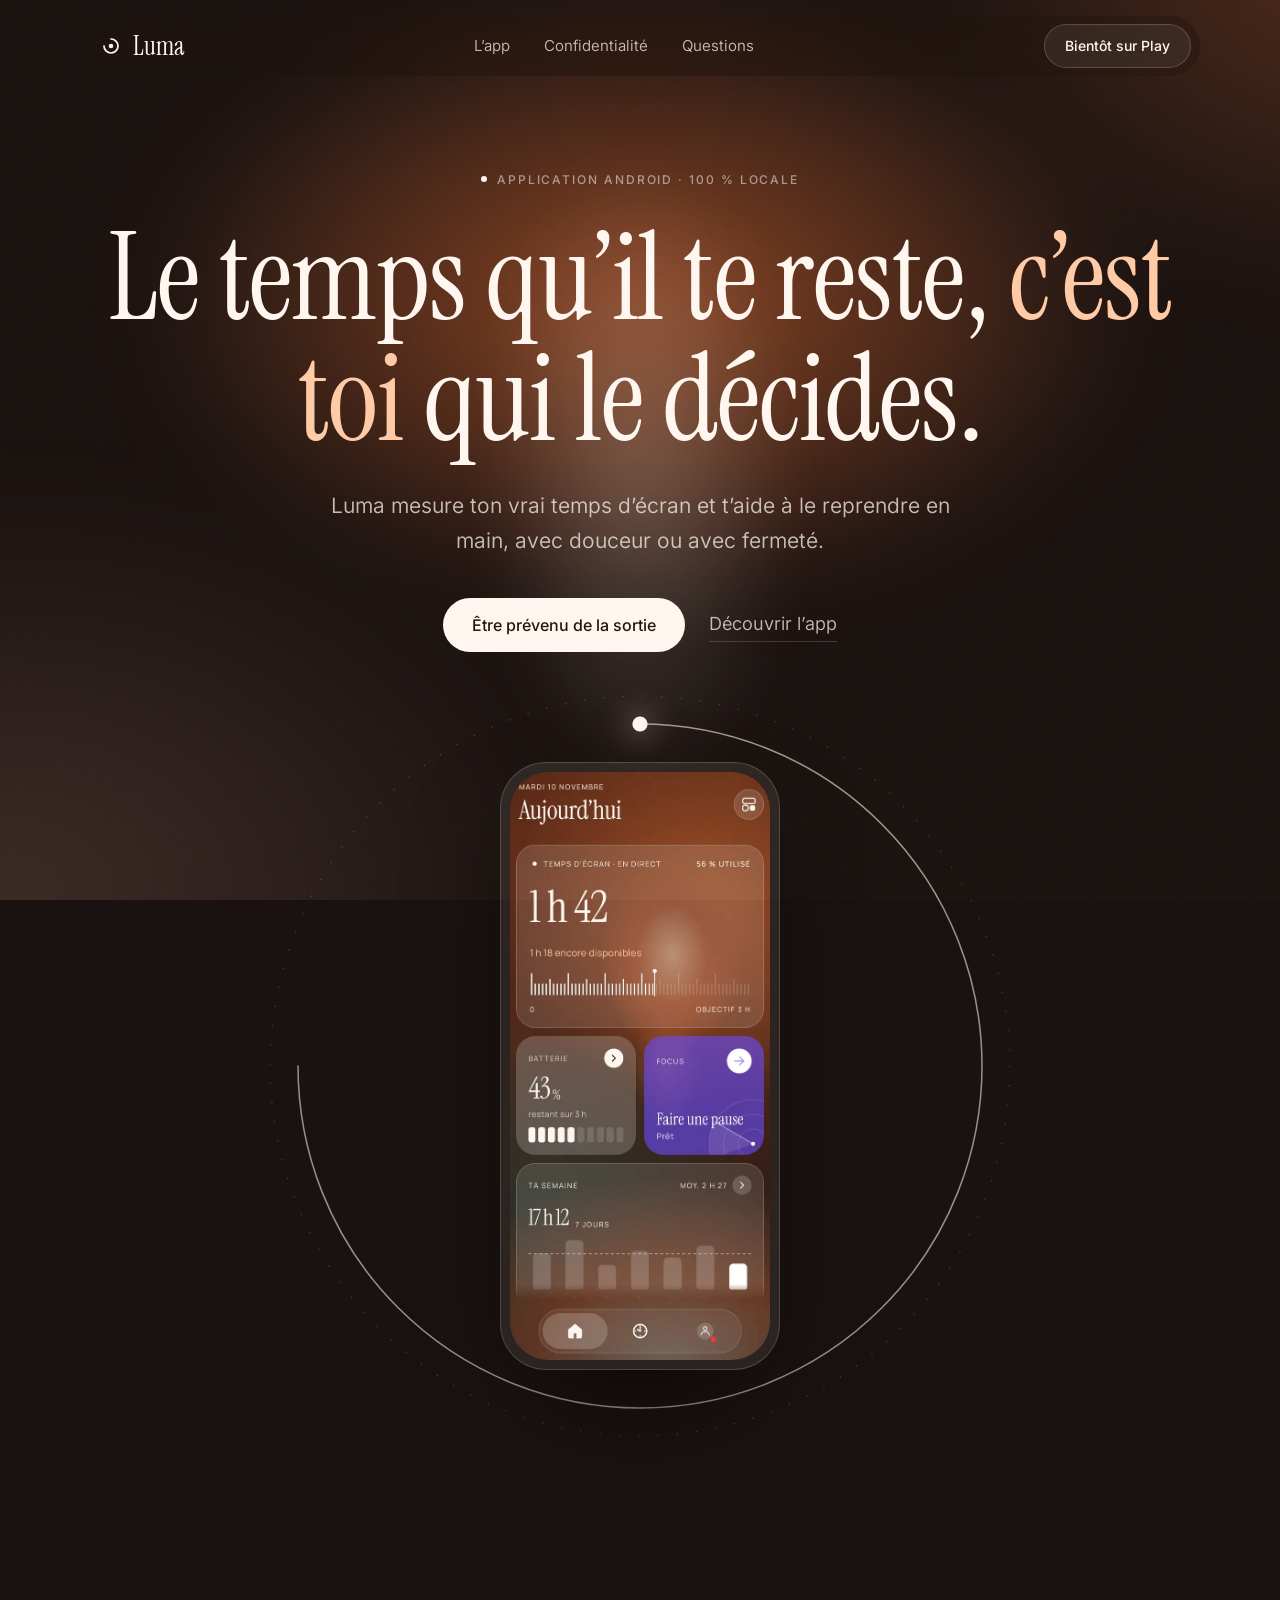
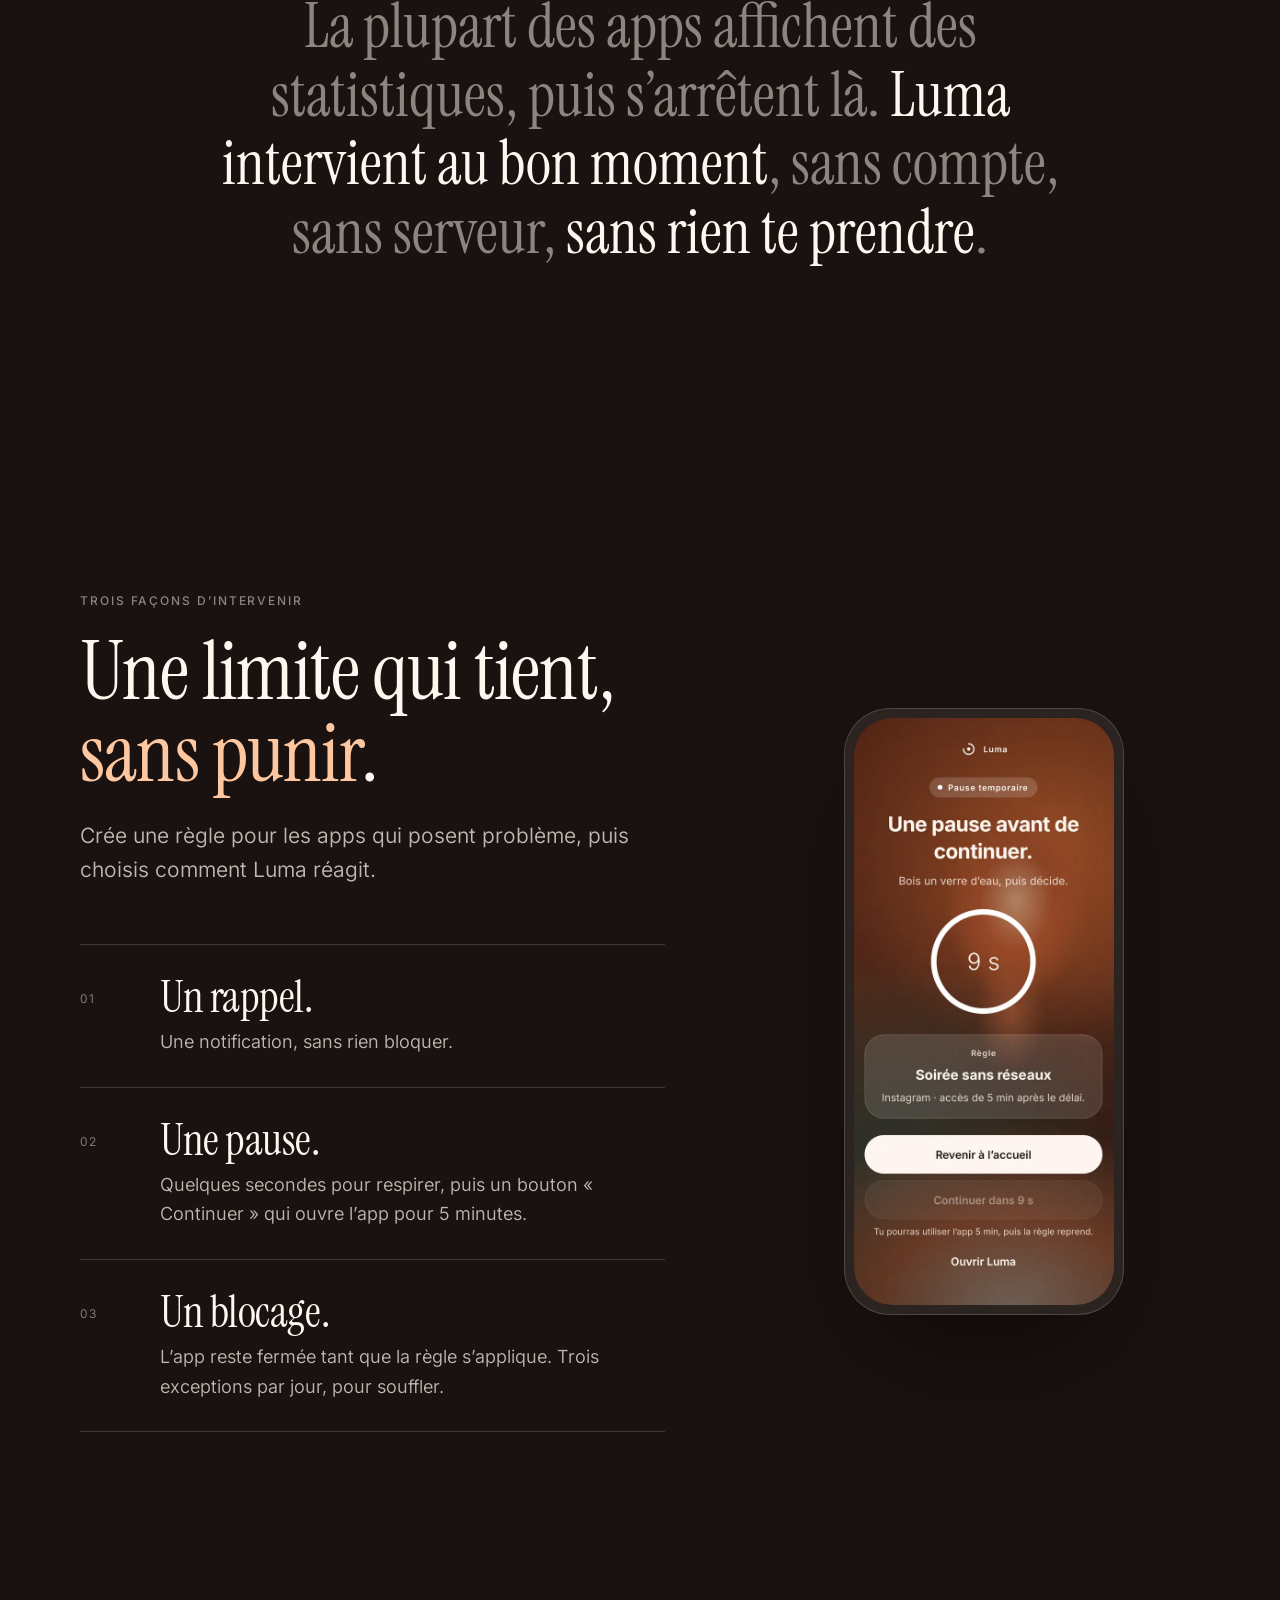
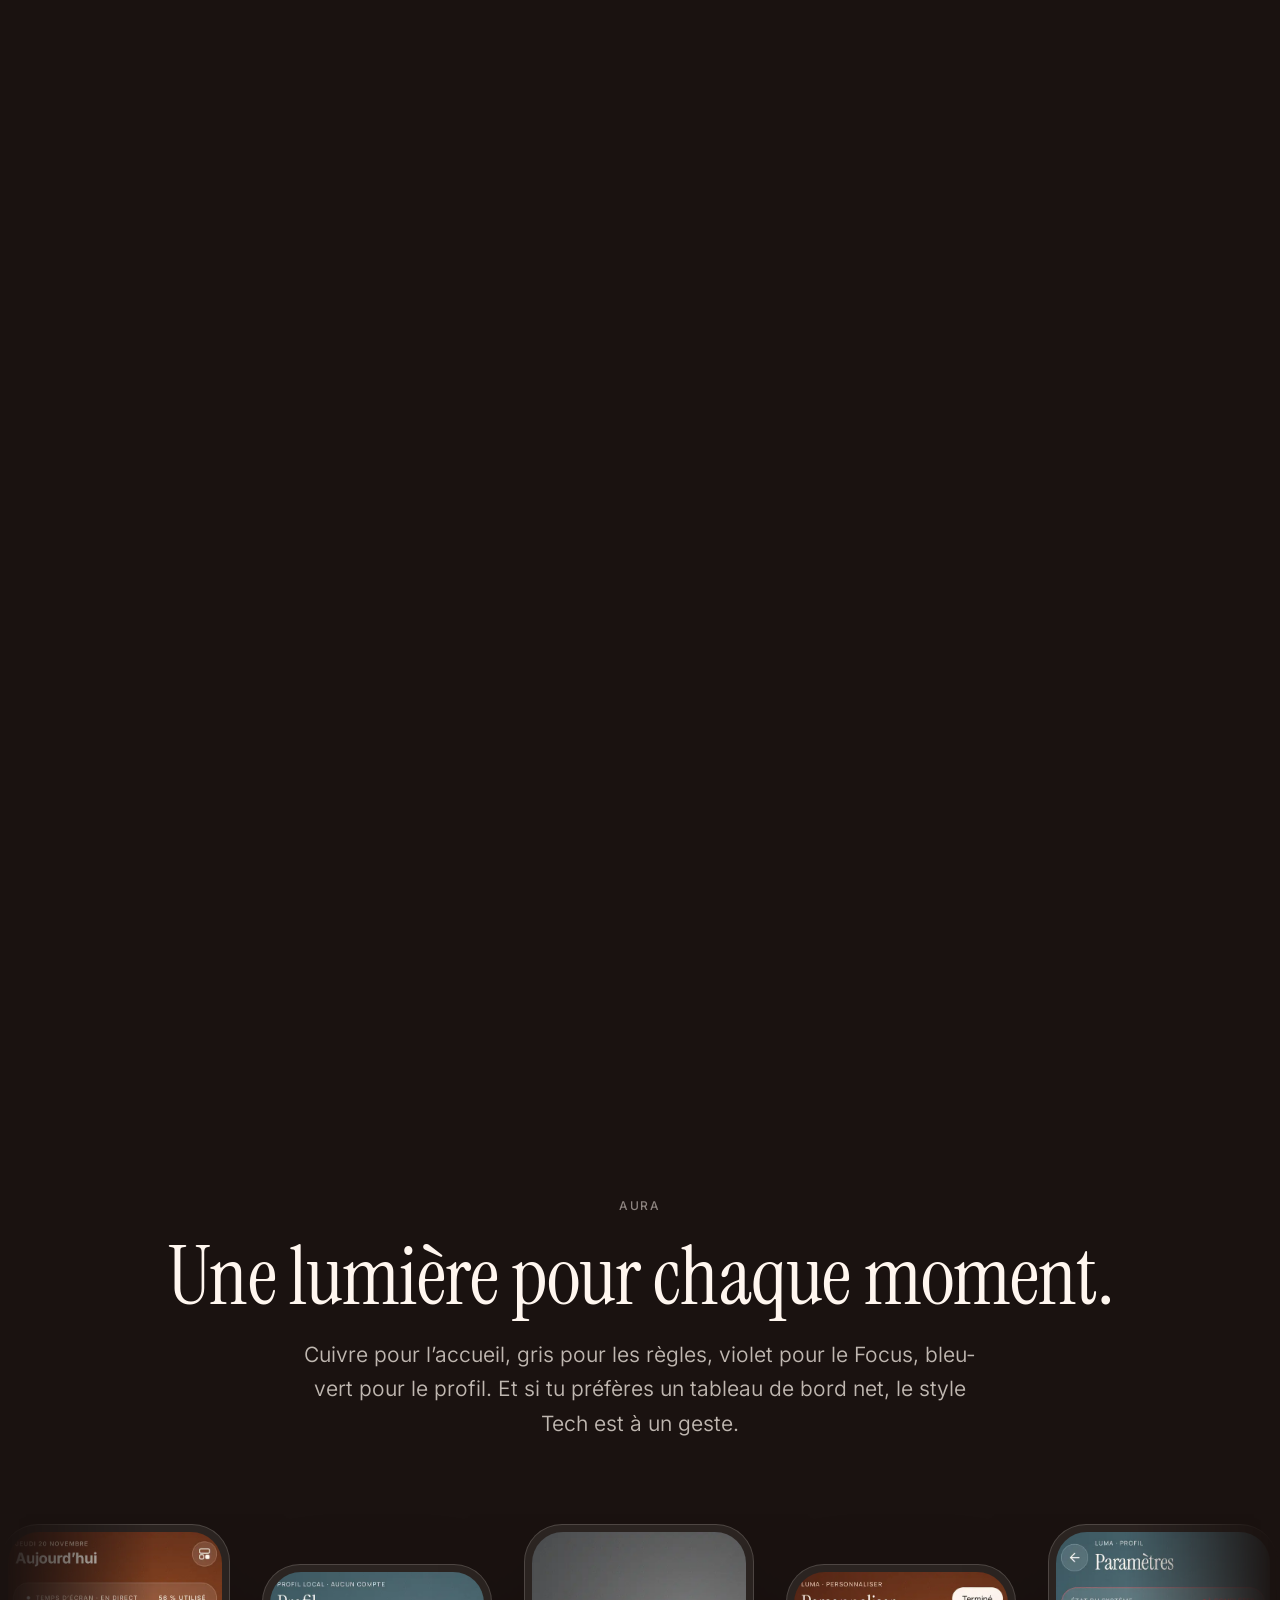
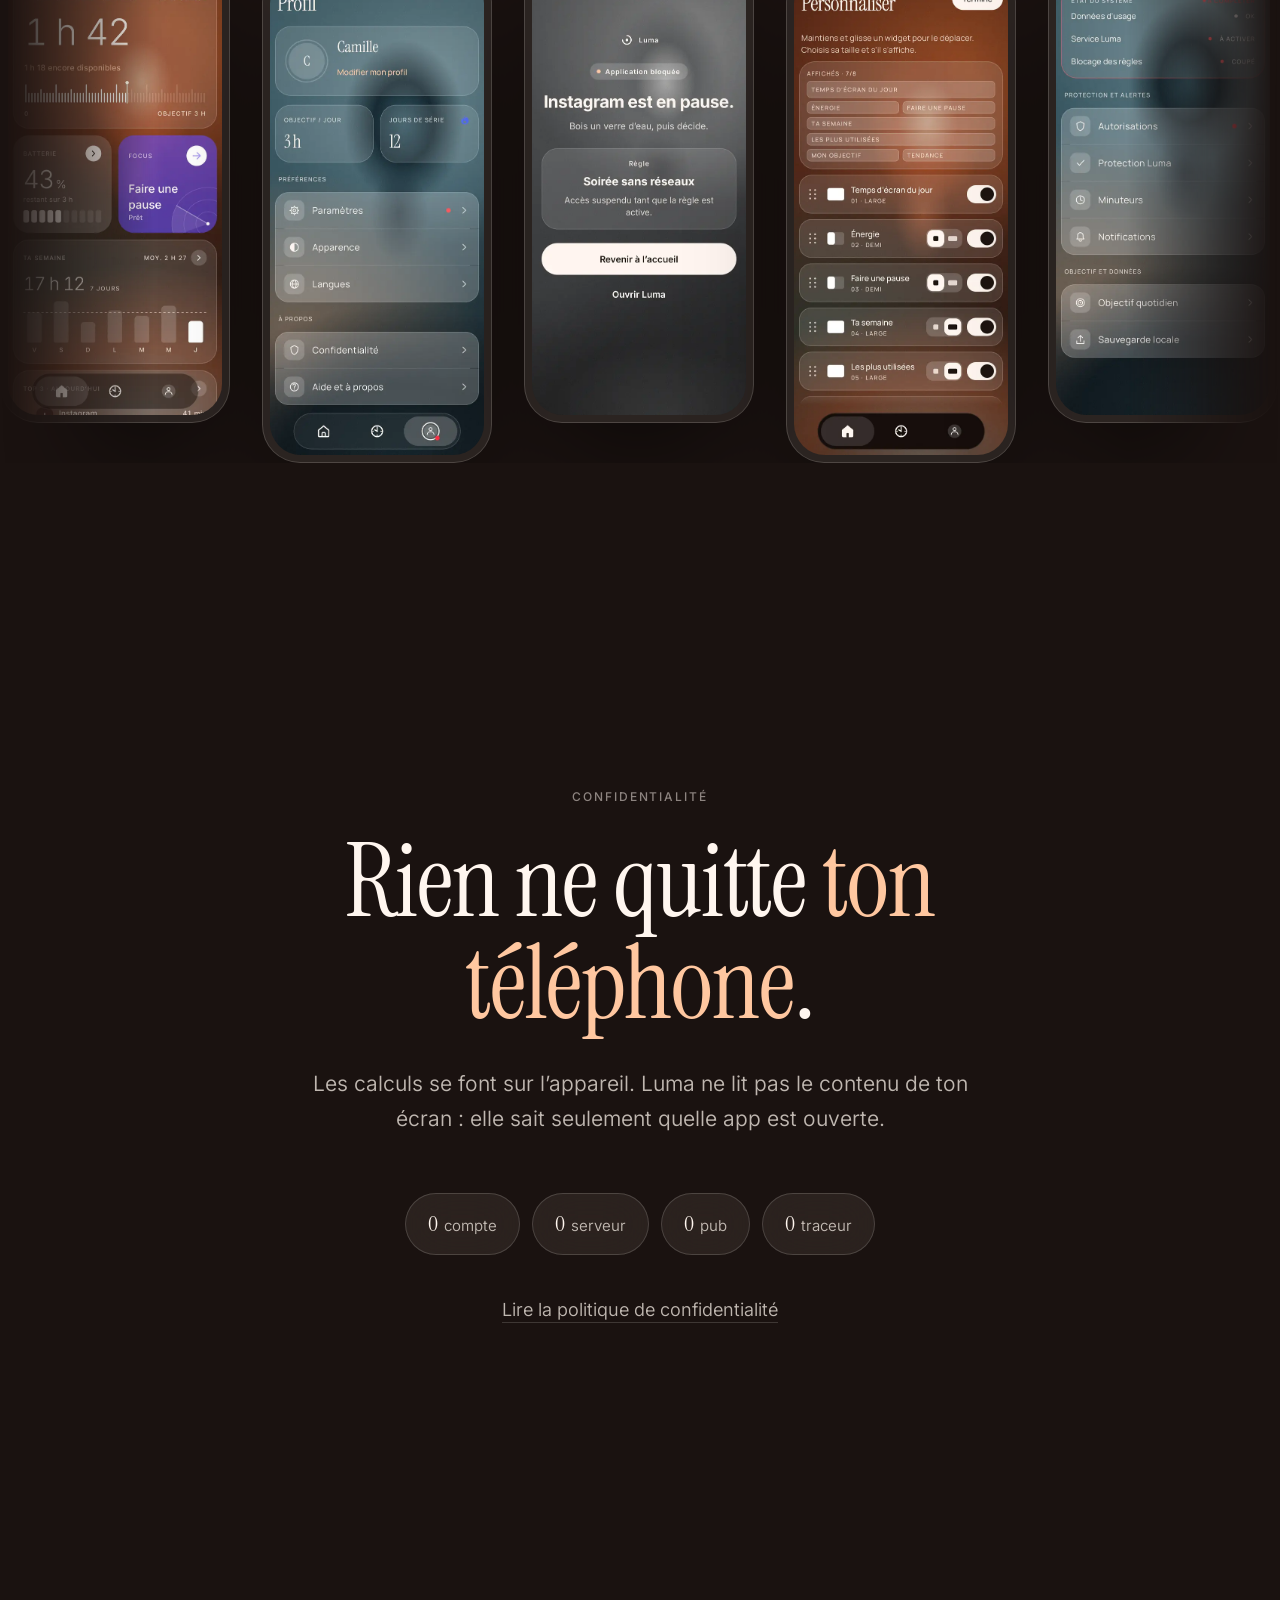
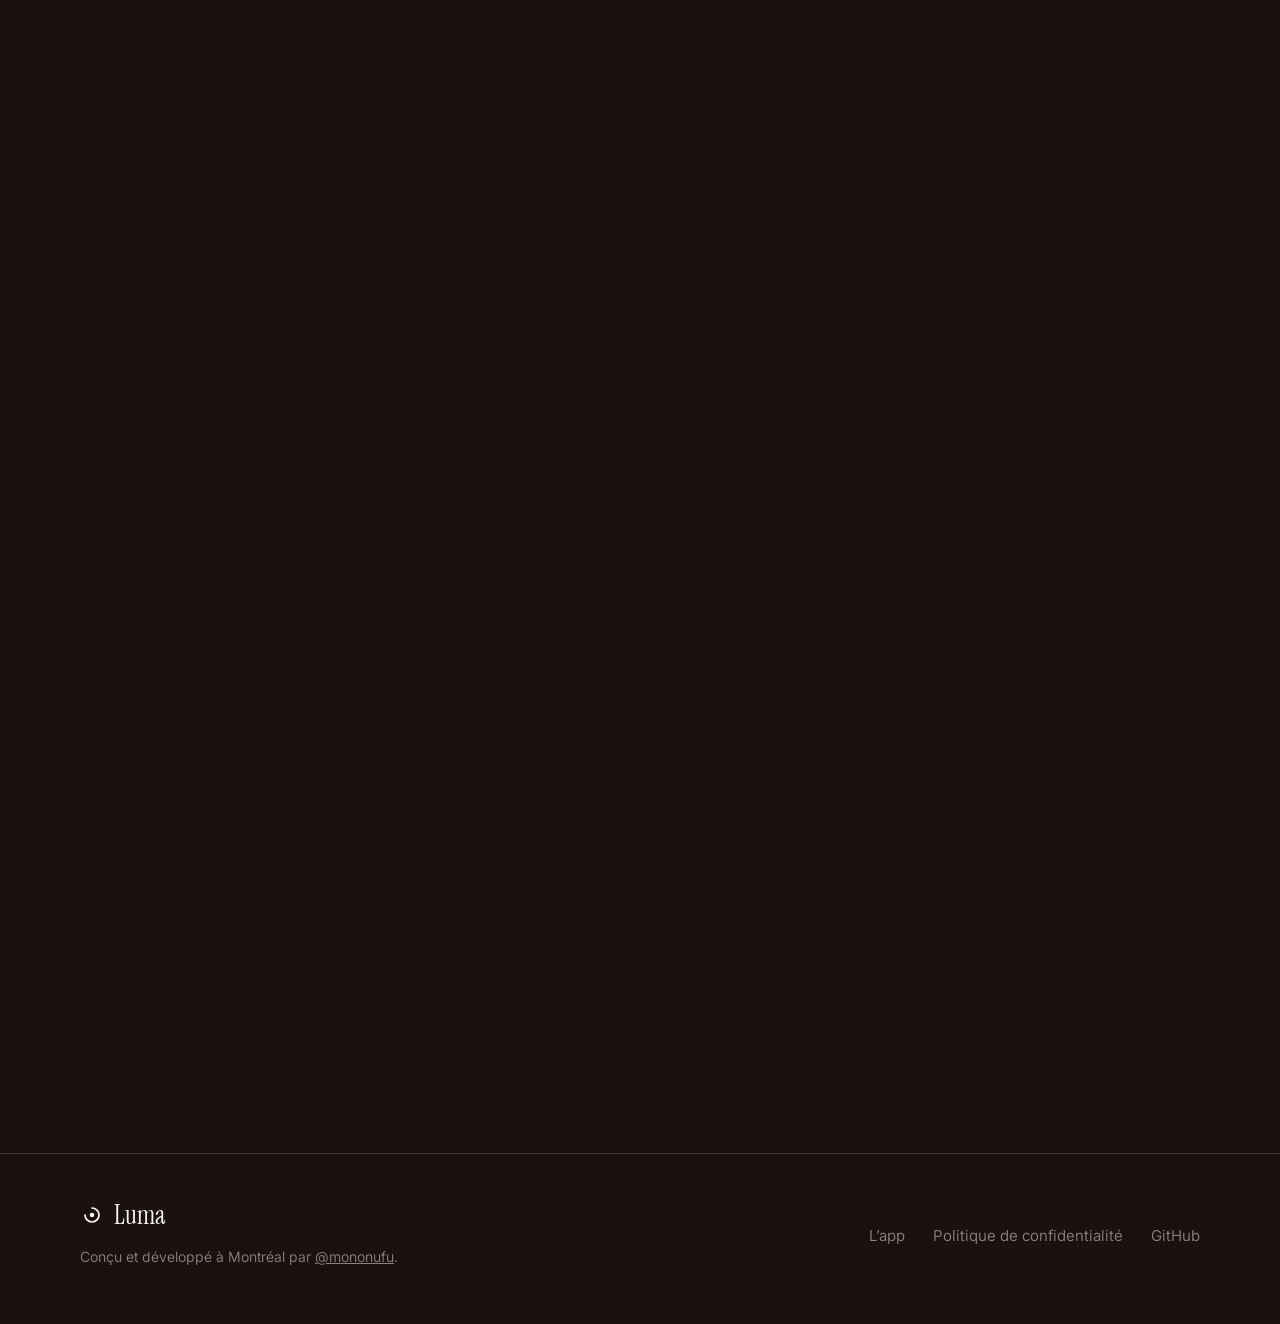
==== commit c36389ea: "Refaire le site dans le style Aura, plus aéré Fond atmosphérique granuleux dont la lumière change à " ====
--- a/index.html
+++ b/index.html
@@ -1,361 +1,199 @@
 <!doctype html>
-<html lang="fr" class="no-js">
+<html lang="fr" class="no-js" data-mood="copper">
 <head>
   <meta charset="utf-8">
   <meta name="viewport" content="width=device-width, initial-scale=1">
-  <title>Luma · Reprends la main sur ton temps d’écran</title>
-  <meta name="description" content="Luma est une application Android qui mesure ton vrai temps d’écran et met des règles douces ou strictes sur les apps qui te prennent trop de temps. Sans compte, sans serveur, 100 % local.">
-  <meta name="theme-color" content="#0a0b0d">
+  <title>Luma · Le temps qu’il te reste, c’est toi qui le décides</title>
+  <meta name="description" content="Luma est une application Android qui mesure ton vrai temps d’écran et intervient au bon moment : un rappel, une pause ou un blocage. Sans compte, sans serveur, 100 % local.">
+  <meta name="theme-color" content="#1a1210">
   <link rel="icon" href="assets/img/luma-logo.svg" type="image/svg+xml">
   <link rel="icon" href="assets/img/favicon-32.png" sizes="32x32" type="image/png">
   <link rel="apple-touch-icon" href="assets/img/apple-touch-icon.png">
   <meta property="og:type" content="website">
-  <meta property="og:title" content="Luma · Reprends la main sur ton temps d’écran">
-  <meta property="og:description" content="Temps d’écran réel, règles, Focus. Sans compte ni serveur : tout reste sur ton téléphone.">
+  <meta property="og:title" content="Luma · Le temps qu’il te reste, c’est toi qui le décides">
+  <meta property="og:description" content="Temps d’écran réel, règles douces ou strictes, Focus. Sans compte ni serveur : tout reste sur ton téléphone.">
   <meta property="og:image" content="assets/img/og-image.jpg">
   <meta property="og:locale" content="fr_FR">
   <meta name="twitter:card" content="summary_large_image">
-  <link rel="preload" href="assets/fonts/inter.ttf" as="font" type="font/ttf" crossorigin>
+  <link rel="preload" href="assets/fonts/instrument-serif.ttf" as="font" type="font/ttf" crossorigin>
   <link rel="stylesheet" href="assets/css/style.css">
   <script>document.documentElement.classList.remove("no-js")</script>
 </head>
 <body>
+  <div class="atmos" aria-hidden="true"></div>
+  <div class="grain" aria-hidden="true"></div>
   <a class="skip" href="#contenu">Aller au contenu</a>
 
   <header class="site-header">
     <nav class="wrap nav" aria-label="Navigation principale">
       <a class="brand" href="#top" aria-label="Luma, retour en haut">
-        <img src="assets/img/luma-logo.svg" alt="" width="30" height="30">
+        <svg viewBox="0 0 48 48" aria-hidden="true"><circle cx="24" cy="24" r="4.5" fill="currentColor"/><path d="M24 10 A14 14 0 1 1 10 24" fill="none" stroke="currentColor" stroke-width="3.4" stroke-linecap="round"/></svg>
         Luma
       </a>
       <ul class="nav-links">
-        <li><a href="#fonctionnalites">Fonctionnalités</a></li>
-        <li><a href="#regles">Règles</a></li>
-        <li><a href="#styles">Styles</a></li>
+        <li><a href="#interventions">L’app</a></li>
         <li><a href="#confidentialite">Confidentialité</a></li>
-        <li><a href="#faq">FAQ</a></li>
+        <li><a href="#faq">Questions</a></li>
       </ul>
-      <a class="btn btn-primary" href="#telecharger">Bientôt sur Play</a>
+      <a class="btn btn-glass" href="#telecharger">Bientôt sur Play</a>
     </nav>
   </header>
 
   <main id="contenu">
     <!-- Héros -->
-    <section class="hero" id="top">
-      <div class="wrap hero-grid">
-        <div>
-          <p class="label"><span class="dot" aria-hidden="true"></span>Application Android · 100 % locale</p>
-          <h1>Reprends la main sur ton <em>temps d’écran</em>.</h1>
-          <p class="lead">Luma mesure ton usage réel et met des règles douces ou strictes sur les applications qui te prennent trop de temps. Un rappel, une pause de quelques secondes ou un vrai blocage&nbsp;: c’est toi qui choisis.</p>
-          <div class="hero-ctas">
-            <a class="btn btn-primary" href="#telecharger">Être prévenu de la sortie</a>
-            <a class="btn btn-ghost" href="#fonctionnalites">Découvrir l’app</a>
+    <section class="hero" id="top" data-mood="copper">
+      <div class="wrap">
+        <p class="label reveal"><span class="dot" aria-hidden="true"></span>Application Android · 100 % locale</p>
+        <h1 class="reveal">Le temps qu’il te reste, <em>c’est toi</em> qui le décides.</h1>
+        <p class="lead reveal">Luma mesure ton vrai temps d’écran et t’aide à le reprendre en main, avec douceur ou avec fermeté.</p>
+        <div class="hero-ctas reveal">
+          <a class="btn btn-primary" href="#telecharger">Être prévenu de la sortie</a>
+          <a class="link" href="#interventions">Découvrir l’app</a>
+        </div>
+
+        <div class="dial-stage reveal">
+          <svg class="dial" viewBox="0 0 600 600" aria-hidden="true">
+            <circle class="ticks" cx="300" cy="300" r="292" fill="none" stroke-dasharray="1 14.3"/>
+            <path class="arc" d="M300 30 A270 270 0 1 1 30 300"/>
+            <g class="spin"><circle class="dot" cx="300" cy="30" r="6"/></g>
+          </svg>
+          <div class="phone"><img src="assets/img/aura-accueil-fr.webp" alt="Accueil de Luma en style Aura : 1 h 42 de temps d’écran aujourd’hui, 1 h 18 encore disponibles" width="589" height="1278" fetchpriority="high"></div>
+        </div>
+      </div>
+    </section>
+
+    <!-- Manifeste -->
+    <section class="section statement" data-mood="copper">
+      <div class="wrap reveal">
+        <p>La plupart des apps affichent des statistiques, puis s’arrêtent là. <b>Luma intervient au bon moment</b>, sans compte, sans serveur, <b>sans rien te prendre</b>.</p>
+      </div>
+    </section>
+
+    <!-- Interventions -->
+    <section class="section" id="interventions" data-mood="grey">
+      <div class="wrap split">
+        <div class="section-intro reveal">
+          <p class="label">Trois façons d’intervenir</p>
+          <h2>Une limite qui tient, <em>sans punir</em>.</h2>
+          <p class="lead">Crée une règle pour les apps qui posent problème, puis choisis comment Luma réagit.</p>
+          <ol class="modes">
+            <li><span class="num">01</span><h3>Un rappel.</h3><p>Une notification, sans rien bloquer.</p></li>
+            <li><span class="num">02</span><h3>Une pause.</h3><p>Quelques secondes pour respirer, puis un bouton « Continuer » qui ouvre l’app pour 5 minutes.</p></li>
+            <li><span class="num">03</span><h3>Un blocage.</h3><p>L’app reste fermée tant que la règle s’applique. Trois exceptions par jour, pour souffler.</p></li>
+          </ol>
+        </div>
+        <div class="reveal">
+          <div class="phone"><img src="assets/img/pause-friction-aura.webp" alt="Page de pause : « Une pause avant de continuer. Bois un verre d’eau, puis décide. » avec un compte à rebours" width="589" height="1278" loading="lazy"></div>
+        </div>
+      </div>
+    </section>
+
+    <!-- Règles et Focus -->
+    <section class="section" data-mood="violet">
+      <div class="wrap split reverse">
+        <div class="reveal">
+          <p class="label">Règles &amp; Focus</p>
+          <h2>Des règles <em>à ton rythme</em>.</h2>
+          <div class="triggers">
+            <div class="trigger glass"><span class="label">Plage horaire</span><strong>22:00 → 07:00</strong></div>
+            <div class="trigger glass"><span class="label">Par jour</span><strong>45 min de vidéo</strong></div>
+            <div class="trigger glass"><span class="label">Par semaine</span><strong>5 h de jeux</strong></div>
+            <div class="trigger glass"><span class="label">Ouvertures</span><strong>10 × Instagram</strong></div>
           </div>
-          <p class="hero-note">Sans compte · sans serveur · sans pub · sans traceur</p>
-        </div>
-
-        <div class="phone-stage" aria-hidden="true">
-          <div class="phone back"><img src="assets/img/aura-accueil-fr.webp" alt="" width="589" height="1278"></div>
-          <div class="phone front"><img src="assets/img/accueil-fr-sombre.webp" alt="" width="589" height="1278" fetchpriority="high"></div>
-          <div class="float-card two">
-            <p class="label">Objectif</p>
-            <strong>1 h 18 <span class="accent" style="font-size:15px;font-weight:500">restantes</span></strong>
+          <div class="focus-card glass">
+            <p class="label" style="color:rgba(255,255,255,.75)">Focus</p>
+            <h3>Faire une pause.</h3>
+            <p>Lance une session depuis l’accueil, la tuile rapide ou le widget. En mode strict, impossible de l’arrêter avant la fin.</p>
+            <div class="profiles"><span>Travail</span><span>Étude</span><span>Sommeil</span><span>Personnel</span></div>
+            <div class="radar" aria-hidden="true"></div>
           </div>
-          <div class="float-card one">
-            <p class="label">Batterie du jour</p>
-            <div class="segments"><i></i><i></i><i></i><i></i><i></i><i class="off"></i><i class="off"></i><i class="off"></i><i class="off"></i><i class="off"></i></div>
-          </div>
-        </div>
-      </div>
-    </section>
-
-    <!-- Chiffres -->
-    <div class="ticker">
-      <ul class="wrap">
-        <li><strong>0</strong><span class="label">compte à créer</span></li>
-        <li><strong>0</strong><span class="label">donnée envoyée</span></li>
-        <li><strong>3</strong><span class="label">niveaux d’intervention</span></li>
-        <li><strong>2,4 Mo</strong><span class="label">pour l’app entière</span></li>
-        <li><strong>7.0+</strong><span class="label">versions d’Android</span></li>
-      </ul>
-    </div>
-
-    <!-- Fonctionnalités -->
-    <section class="section" id="fonctionnalites">
-      <div class="wrap">
-        <div class="section-head reveal">
-          <p class="label">01 · Accueil</p>
-          <h2>Des chiffres qui servent à quelque chose.</h2>
-          <p>La plupart des apps de bien-être numérique affichent des statistiques, puis s’arrêtent là. Luma te montre où tu en es, puis t’aide à agir au bon moment.</p>
-        </div>
-
-        <div class="bento">
-          <article class="card span-4 split reveal">
-            <div>
-              <p class="label"><span class="dot" aria-hidden="true"></span>Temps d’écran · en direct</p>
-              <p class="big-num">1 h 42</p>
-              <p class="accent" style="margin-top:10px">1 h 18 encore disponibles</p>
-              <div class="ruler" aria-hidden="true">
-                <i></i><i></i><i></i><i></i><i></i><i></i><i></i><i></i><i></i><i></i><i></i><i></i><i></i><i class="cursor"></i><i class="off"></i><i class="off"></i><i class="off"></i><i class="off"></i><i class="off"></i><i class="off"></i><i class="off"></i><i class="off"></i><i class="off"></i><i class="off"></i>
-              </div>
-              <h3>Ton vrai temps d’écran</h3>
-              <p>Calculé à partir des données d’Android, comparé à ta moyenne sur 7 jours à la même heure. Avec les apps les plus utilisées et le détail par jour.</p>
-            </div>
-            <img class="shot" src="assets/img/accueil-fr-clair.webp" alt="Accueil de Luma en thème clair : temps d’écran, batterie et Focus" width="589" height="1278" loading="lazy">
-          </article>
-
-          <article class="card span-2 voltcard reveal">
-            <p class="label">Batterie</p>
-            <p class="big-num">43<small> %</small></p>
-            <p style="margin-top:6px">restant sur 3 h</p>
-            <div class="segments" aria-hidden="true" style="margin-top:18px"><i style="background:#0c0d10"></i><i style="background:#0c0d10"></i><i style="background:#0c0d10"></i><i style="background:#0c0d10"></i><i style="background:rgba(12,13,16,.18)"></i><i style="background:rgba(12,13,16,.18)"></i><i style="background:rgba(12,13,16,.18)"></i></div>
-            <h3>Un objectif quotidien</h3>
-            <p>Ce qu’il te reste pour la journée, et une série de jours réussis symbolisée par une flamme.</p>
-          </article>
-
-          <article class="card span-2 violet reveal" id="focus">
-            <p class="label">Focus</p>
-            <h3>Quatre profils prêts à l’emploi</h3>
-            <p>Travail, Étude, Sommeil et Personnel. Un mode strict qu’on ne peut pas arrêter avant la fin, même en changeant l’heure du téléphone.</p>
-            <div class="chips"><span class="chip">Tuile rapide</span><span class="chip">Widget</span><span class="chip">Raccourcis</span></div>
-            <div class="radar" aria-hidden="true"></div>
-          </article>
-
-          <article class="card span-4 split reveal">
-            <div>
-              <p class="label">Personnaliser l’accueil</p>
-              <h3>Ton tableau de bord, à ta façon</h3>
-              <p>Batterie, Focus, semaine, applications, objectif, tendance, série&nbsp;: affiche ou masque chaque widget, passe-le en demi ou pleine largeur, déplace-le en le maintenant. Un aperçu de la grille suit chaque changement.</p>
-              <div class="chips"><span class="chip">Bilan hebdo</span><span class="chip">Tendance 7 j</span><span class="chip">Série</span></div>
-            </div>
-            <img class="shot" src="assets/img/personnaliser-fr-sombre.webp" alt="Écran Personnaliser l’accueil avec l’aperçu de la grille de widgets" width="589" height="1278" loading="lazy">
-          </article>
-
-          <article class="card span-2 reveal">
-            <p class="label">Widget</p>
-            <h3>Sur ton écran d’accueil</h3>
-            <p>Temps restant, série et raccourci Focus, sans ouvrir l’app.</p>
-          </article>
-          <article class="card span-2 reveal">
-            <p class="label">Rappels</p>
-            <h3>Juste ce qu’il faut</h3>
-            <p>Un message le matin et une alerte quand l’objectif du jour est dépassé. Facultatifs, bien sûr.</p>
-          </article>
-          <article class="card span-2 reveal">
-            <p class="label">Reels Instagram</p>
-            <h3>Sortir du scroll infini</h3>
-            <p>Une option à part revient en arrière quand un écran Reels s’ouvre, sans bloquer le reste d’Instagram.</p>
-          </article>
-        </div>
-      </div>
-    </section>
-
-    <!-- Règles -->
-    <section class="section" id="regles" style="padding-top:0">
-      <div class="wrap">
-        <div class="section-head reveal">
-          <p class="label">02 · Règles</p>
-          <h2>Des limites qui tiennent, <span class="accent">sans être punitives</span>.</h2>
-          <p>Crée une règle pour les apps qui posent problème, choisis quand elle s’applique et comment Luma intervient. Les apps essentielles (téléphone, messages, appareil photo, alarmes) ne sont jamais bloquées.</p>
-        </div>
-
-        <div class="rules-layout">
-          <article class="card reveal">
-            <p class="label">Déclencheurs</p>
-            <ul class="triggers" style="margin-top:14px">
-              <li><div><b>Plage horaire</b><span>Pas de réseaux sociaux la nuit</span></div><code>22:00 → 07:00</code></li>
-              <li><div><b>Temps d’écran quotidien</b><span>Partagé entre plusieurs apps vidéo</span></div><code>45 min / jour</code></li>
-              <li><div><b>Temps d’écran hebdomadaire</b><span>Pour les jeux</span></div><code>5 h / semaine</code></li>
-              <li><div><b>Ouvertures quotidiennes</b><span>Instagram</span></div><code>10 × / jour</code></li>
-            </ul>
-          </article>
-
-          <article class="card reveal">
-            <p class="label">Soirée sans réseaux · s’applique</p>
-            <h3>Une frise de 24 h sur chaque règle</h3>
-            <p>Tu vois d’un coup d’œil quand la règle s’applique, où tu en es dans ton quota, et les jours concernés.</p>
-            <div class="timeline" aria-hidden="true">
-              <span class="band" style="left:0;width:29.2%"></span>
-              <span class="band" style="left:91.6%;width:8.4%"></span>
-              <span class="now" style="left:93%"></span>
-            </div>
-            <div class="timeline-scale" aria-hidden="true"><span>00</span><span>06</span><span>12</span><span>18</span><span>24</span></div>
-            <div class="chips"><span class="chip">Nuit</span><span class="chip">Travail</span><span class="chip">Cours</span><span class="chip">Week-end</span></div>
-            <p style="margin-top:14px;font-size:14px;color:var(--muted)">Des modèles et des listes d’apps réutilisables accélèrent la création.</p>
-          </article>
-        </div>
-
-        <div class="actions">
-          <article class="action is-notif reveal">
-            <div class="ico" aria-hidden="true"><svg width="22" height="22" viewBox="0 0 24 24" fill="none" stroke="currentColor" stroke-width="2" stroke-linecap="round" stroke-linejoin="round"><path d="M6 8a6 6 0 0 1 12 0c0 7 3 9 3 9H3s3-2 3-9"/><path d="M10.3 21a1.94 1.94 0 0 0 3.4 0"/></svg></div>
-            <h3>Notification</h3>
-            <p>Un simple rappel, sans rien bloquer. Pour garder un œil sans se contraindre.</p>
-          </article>
-          <article class="action is-friction reveal">
-            <div class="ico" aria-hidden="true"><svg width="22" height="22" viewBox="0 0 24 24" fill="none" stroke="currentColor" stroke-width="2" stroke-linecap="round" stroke-linejoin="round"><circle cx="12" cy="12" r="9"/><path d="M12 7v5l3 2"/></svg></div>
-            <h3>Friction</h3>
-            <p>Une courte pause, puis un bouton «&nbsp;Continuer&nbsp;» qui ouvre l’app pour 5 minutes. Le temps de se demander si on en a vraiment envie.</p>
-          </article>
-          <article class="action is-block reveal">
-            <div class="ico" aria-hidden="true"><svg width="22" height="22" viewBox="0 0 24 24" fill="none" stroke="currentColor" stroke-width="2" stroke-linecap="round" stroke-linejoin="round"><rect x="4" y="11" width="16" height="10" rx="2"/><path d="M8 11V7a4 4 0 0 1 8 0v4"/></svg></div>
-            <h3>Blocage</h3>
-            <p>L’application reste fermée tant que la règle s’applique. Trois exceptions temporaires par jour pour souffler.</p>
-          </article>
-        </div>
-
-        <article class="card reveal" style="margin-top:16px">
-          <div style="display:flex;flex-wrap:wrap;justify-content:space-between;gap:12px;align-items:baseline">
-            <div>
-              <p class="label">Minuteurs</p>
-              <h3>Choisis à quel point c’est difficile de céder</h3>
-            </div>
-            <p style="max-width:30em;color:var(--muted);font-size:15px">En mode progressif, chaque attente double à chaque utilisation dans la journée, jusqu’à 10 min, puis revient à la base à minuit.</p>
-          </div>
-          <div class="table-scroll">
-            <table class="timers">
-              <thead><tr><th scope="col">Mode</th><th scope="col">Friction</th><th scope="col">Exception</th><th scope="col">Règle en cours</th></tr></thead>
-              <tbody>
-                <tr><td>Classique</td><td>5 s</td><td>10 s</td><td>sans attente</td></tr>
-                <tr><td>Fixe</td><td>15 s</td><td>30 s</td><td>30 s</td></tr>
-                <tr><td>Progressif</td><td class="volt">5 s → ×2</td><td class="volt">10 s → ×2</td><td class="volt">15 s → ×2</td></tr>
-              </tbody>
-            </table>
-          </div>
-        </article>
-      </div>
-    </section>
-
-    <!-- Page de pause -->
-    <section class="section pause" id="pause" style="padding-top:40px">
-      <div class="wrap pause-grid">
-        <div class="pause-phones reveal">
-          <div class="phone"><img src="assets/img/pause-friction-aura.webp" alt="Page de pause Luma en style Aura : « Une pause avant de continuer », compte à rebours de 9 secondes" width="589" height="1278" loading="lazy"></div>
-          <div class="phone"><img src="assets/img/pause-friction-tech-sombre.webp" alt="Page de pause Luma en style Tech sombre avec l’anneau de compte à rebours" width="589" height="1278" loading="lazy"></div>
-        </div>
-        <div class="reveal">
-          <p class="label">03 · Le bon moment</p>
-          <h2 style="margin:16px 0 18px">Une pause avant de continuer.</h2>
-          <p class="lead">Quand tu ouvres une app limitée, Luma s’interpose avec une page calme&nbsp;: la règle en cause, une petite suggestion, et un anneau qui se vide pendant l’attente.</p>
-          <div class="countdown" aria-hidden="true">
-            <svg class="ring" viewBox="0 0 80 80"><circle class="track" cx="40" cy="40" r="35"/><circle class="bar" cx="40" cy="40" r="35"/></svg>
-            <div><p class="label">Pause temporaire</p><p style="font-size:20px;font-weight:600">Bois un verre d’eau, puis décide.</p></div>
-          </div>
-          <ol class="steps">
-            <li>Tu ouvres Instagram pendant ta «&nbsp;Soirée sans réseaux&nbsp;».</li>
-            <li>Luma affiche la pause, dans le style que tu as choisi.</li>
-            <li>Tu reviens à l’accueil… ou tu continues 5 minutes, en connaissance de cause.</li>
-          </ol>
-        </div>
-      </div>
-    </section>
-
-    <!-- Styles -->
-    <section class="section" id="styles" style="padding-top:60px">
-      <div class="wrap">
-        <div class="section-head reveal">
-          <p class="label">04 · Deux styles</p>
-          <h2>Tech ou Aura, <span class="accent">comme tu le sens</span>.</h2>
-          <p><strong>Tech</strong>&nbsp;: un tableau de bord net, en clair ou en sombre, libellés monospace et vert «&nbsp;volt&nbsp;». <strong>Aura</strong>&nbsp;: des fonds flous et granuleux, du verre dépoli, une lumière différente pour chaque partie de l’app.</p>
-        </div>
-
-        <div class="styles-switch" role="tablist" aria-label="Choisir un style">
-          <button role="tab" id="tab-tech" aria-controls="panel-tech" aria-selected="true">Tech</button>
-          <button role="tab" id="tab-aura" aria-controls="panel-aura" aria-selected="false" tabindex="-1">Aura</button>
-        </div>
-
-        <div class="styles-panel" id="panel-tech" role="tabpanel" aria-labelledby="tab-tech">
-          <figure><div class="phone"><img src="assets/img/regles-fr-sombre.webp" alt="Règles en style Tech sombre : compteurs, frise de 24 h et quotas en segments" width="589" height="1278" loading="lazy"></div><figcaption class="label">Règles</figcaption></figure>
-          <figure><div class="phone"><img src="assets/img/minuteurs-fr-sombre.webp" alt="Page Minuteurs avec les modes Classique, Fixe et Progressif" width="589" height="1278" loading="lazy"></div><figcaption class="label">Minuteurs</figcaption></figure>
-          <figure><div class="phone"><img src="assets/img/pause-blocage-tech-clair.webp" alt="Page de blocage en style Tech clair" width="589" height="1278" loading="lazy"></div><figcaption class="label">Blocage · clair</figcaption></figure>
-        </div>
-        <div class="styles-panel" id="panel-aura" role="tabpanel" aria-labelledby="tab-aura" hidden>
-          <figure><div class="phone"><img src="assets/img/aura-accueil-fr.webp" alt="Accueil en style Aura : fond cuivré flou et cartes en verre" width="589" height="1278" loading="lazy"></div><figcaption class="label">Accueil</figcaption></figure>
-          <figure><div class="phone"><img src="assets/img/aura-regles-fr.webp" alt="Règles en style Aura sur fond gris atmosphérique" width="589" height="1278" loading="lazy"></div><figcaption class="label">Règles</figcaption></figure>
-          <figure><div class="phone"><img src="assets/img/pause-friction-aura.webp" alt="Page de pause en style Aura" width="589" height="1278" loading="lazy"></div><figcaption class="label">Pause</figcaption></figure>
-        </div>
-        <p style="margin-top:28px;color:var(--muted)">Thèmes clair et sombre, interface en français et en anglais, texte agrandi pris en charge.</p>
+          <p class="note">Le téléphone, les messages, l’appareil photo et les alarmes ne sont jamais bloqués.</p>
+        </div>
+        <div class="reveal">
+          <div class="phone"><img src="assets/img/aura-regles-fr.webp" alt="Liste des règles en style Aura : Soirée sans réseaux, de 20:00 à 23:00, avec sa frise de 24 heures" width="589" height="1278" loading="lazy"></div>
+        </div>
+      </div>
+    </section>
+
+    <!-- Galerie -->
+    <section class="section" style="padding-top:40px" data-mood="violet">
+      <div class="wrap gallery-head reveal">
+        <p class="label">Aura</p>
+        <h2>Une lumière pour chaque moment.</h2>
+        <p class="lead">Cuivre pour l’accueil, gris pour les règles, violet pour le Focus, bleu-vert pour le profil. Et si tu préfères un tableau de bord net, le style Tech est à un geste.</p>
+      </div>
+      <div class="marquee" aria-label="Captures de l’application">
+        <div class="marquee-track">
+          <div class="phone"><img src="assets/img/accueil-aura-barre.webp" alt="Accueil" width="589" height="1278" loading="lazy"></div>
+          <div class="phone"><img src="assets/img/aura-profil-fr.webp" alt="Profil" width="589" height="1278" loading="lazy"></div>
+          <div class="phone"><img src="assets/img/pause-blocage-aura.webp" alt="Page de blocage" width="589" height="1278" loading="lazy"></div>
+          <div class="phone"><img src="assets/img/aura-personnaliser-fr.webp" alt="Personnaliser l’accueil" width="589" height="1278" loading="lazy"></div>
+          <div class="phone"><img src="assets/img/aura-parametres-fr.webp" alt="Paramètres" width="589" height="1278" loading="lazy"></div>
+          <div class="phone"><img src="assets/img/aura-apparence-fr.webp" alt="Apparence" width="589" height="1278" loading="lazy"></div>
+          <!-- Copie pour une boucle continue -->
+          <div class="phone" aria-hidden="true"><img src="assets/img/accueil-aura-barre.webp" alt="" width="589" height="1278" loading="lazy"></div>
+          <div class="phone" aria-hidden="true"><img src="assets/img/aura-profil-fr.webp" alt="" width="589" height="1278" loading="lazy"></div>
+          <div class="phone" aria-hidden="true"><img src="assets/img/pause-blocage-aura.webp" alt="" width="589" height="1278" loading="lazy"></div>
+          <div class="phone" aria-hidden="true"><img src="assets/img/aura-personnaliser-fr.webp" alt="" width="589" height="1278" loading="lazy"></div>
+          <div class="phone" aria-hidden="true"><img src="assets/img/aura-parametres-fr.webp" alt="" width="589" height="1278" loading="lazy"></div>
+          <div class="phone" aria-hidden="true"><img src="assets/img/aura-apparence-fr.webp" alt="" width="589" height="1278" loading="lazy"></div>
+        </div>
       </div>
     </section>
 
     <!-- Confidentialité -->
-    <section class="section privacy" id="confidentialite">
-      <div class="wrap">
-        <div class="section-head reveal">
-          <p class="label">05 · Confidentialité</p>
-          <h2>Tout se passe sur ton téléphone.</h2>
-          <p>Luma n’a ni compte ni serveur. Les calculs se font sur l’appareil et aucune donnée ne le quitte. Ton temps d’écran, ça ne regarde que toi.</p>
-        </div>
-        <div class="privacy-grid">
-          <div class="card reveal"><p class="zero">0</p><h3>compte</h3><p>Tu installes, tu règles ton objectif, c’est tout.</p></div>
-          <div class="card reveal"><p class="zero">0</p><h3>serveur</h3><p>Aucune donnée d’usage n’est envoyée nulle part.</p></div>
-          <div class="card reveal"><p class="zero">0</p><h3>pub</h3><p>Pas de publicité, pas de modèle caché.</p></div>
-          <div class="card reveal"><p class="zero">0</p><h3>traceur</h3><p>Pas d’analytics, pas de SDK tiers. Ce site non plus.</p></div>
-        </div>
-
-        <article class="card perm reveal">
-          <p class="label">Autorisations, en toute transparence</p>
-          <div class="table-scroll" style="margin-top:12px">
-            <table>
-              <thead><tr><th scope="col">Autorisation</th><th scope="col">À quoi elle sert</th><th scope="col">Obligatoire ?</th></tr></thead>
-              <tbody>
-                <tr><td>Accès aux données d’utilisation</td><td>Temps d’écran, statistiques, limites de temps et d’ouvertures</td><td>Pour ces fonctions</td></tr>
-                <tr><td>Service d’accessibilité «&nbsp;Protection Luma&nbsp;»</td><td>Appliquer les règles et les sessions Focus. Il détecte seulement l’app au premier plan, jamais le contenu de l’écran.</td><td>Pour bloquer</td></tr>
-                <tr><td>Notifications</td><td>Rappels et règles réglées sur Notification</td><td>Non</td></tr>
-                <tr><td>Service «&nbsp;Luma · Reels Instagram&nbsp;»</td><td>Option Reels, désactivée par défaut, avec un consentement séparé</td><td>Non</td></tr>
-              </tbody>
-            </table>
-          </div>
-          <p style="margin-top:18px;font-size:15px">Luma n’active aucun accès toute seule, et chaque accès se retire à tout moment. <a href="confidentialite.html" class="accent">Lire la politique de confidentialité →</a></p>
-        </article>
+    <section class="section privacy" id="confidentialite" data-mood="teal">
+      <div class="wrap reveal">
+        <p class="label">Confidentialité</p>
+        <h2>Rien ne quitte <em>ton téléphone</em>.</h2>
+        <p class="lead">Les calculs se font sur l’appareil. Luma ne lit pas le contenu de ton écran&nbsp;: elle sait seulement quelle app est ouverte.</p>
+        <ul class="nothing">
+          <li class="glass"><b>0</b>compte</li>
+          <li class="glass"><b>0</b>serveur</li>
+          <li class="glass"><b>0</b>pub</li>
+          <li class="glass"><b>0</b>traceur</li>
+        </ul>
+        <a class="link" href="confidentialite.html">Lire la politique de confidentialité</a>
       </div>
     </section>
 
     <!-- FAQ -->
-    <section class="section" id="faq" style="padding-top:40px">
-      <div class="wrap">
-        <div class="section-head reveal">
-          <p class="label">06 · Questions</p>
-          <h2>Bon à savoir.</h2>
-        </div>
-        <div class="faq">
+    <section class="section" id="faq" data-mood="teal" style="padding-top:40px">
+      <div class="wrap faq-wrap">
+        <div class="reveal">
+          <p class="label">Questions</p>
+          <h2 style="margin-top:20px">Bon à savoir.</h2>
+        </div>
+        <div class="faq reveal">
           <details>
             <summary>Quand Luma sera-t-elle disponible&nbsp;?</summary>
-            <p>Luma est en version 1.3.1 et se prépare pour Google Play&nbsp;: signature, politique de confidentialité publique et déclarations d’accessibilité. Les essais de la protection sur plusieurs téléphones sont en cours.</p>
-          </details>
-          <details>
-            <summary>Sur quels téléphones Luma fonctionne-t-elle&nbsp;?</summary>
-            <p>Sur tous les téléphones Android à partir d’Android 7.0, jusqu’à Android 17. L’app pèse environ 2,4 Mo.</p>
-          </details>
-          <details>
-            <summary>Pourquoi Luma demande-t-elle le service d’accessibilité&nbsp;?</summary>
-            <p>C’est le seul moyen, sur Android, de savoir quelle app passe au premier plan pour appliquer une règle au bon moment. Luma ne lit pas le contenu de l’écran&nbsp;: elle ne détecte que l’application ouverte.</p>
-          </details>
-          <details>
-            <summary>Je peux contourner une règle si j’en ai vraiment besoin&nbsp;?</summary>
-            <p>Oui. Tu peux ajouter une exception temporaire sur une app bloquée, trois fois par jour au maximum, et modifier, désactiver ou supprimer une règle à tout moment. Les minuteurs règlent l’attente avant ces actions, pour que céder demande un petit effort.</p>
-          </details>
-          <details>
-            <summary>Mes réglages sont-ils sauvegardés&nbsp;?</summary>
-            <p>Tu peux exporter et importer tes règles et tes profils Focus dans un fichier JSON, qui reste chez toi. Il n’y a pas de synchronisation en ligne, puisqu’il n’y a pas de serveur.</p>
-          </details>
-          <details>
-            <summary>Luma est-elle gratuite&nbsp;?</summary>
-            <p>Luma ne contient ni publicité ni traceur. Les détails de distribution seront précisés à la sortie sur Google Play.</p>
+            <p>Luma se prépare pour Google Play. Les derniers essais de la protection sur plusieurs téléphones sont en cours.</p>
+          </details>
+          <details>
+            <summary>Sur quels téléphones&nbsp;?</summary>
+            <p>Sur Android 7.0 et plus récent, jusqu’à Android 17. L’app pèse environ 2,4 Mo.</p>
+          </details>
+          <details>
+            <summary>Pourquoi le service d’accessibilité&nbsp;?</summary>
+            <p>C’est le seul moyen, sur Android, de savoir quelle app passe au premier plan pour appliquer une règle au bon moment. Luma ne lit ni le texte ni le contenu de l’écran.</p>
+          </details>
+          <details>
+            <summary>Et si j’ai vraiment besoin d’une app bloquée&nbsp;?</summary>
+            <p>Tu peux ajouter une exception temporaire, trois fois par jour, ou modifier ta règle à tout moment. Les minuteurs ajoutent juste un petit délai pour que céder reste un choix.</p>
           </details>
         </div>
       </div>
     </section>
 
     <!-- Appel final -->
-    <section class="wrap" id="telecharger">
-      <div class="cta reveal">
-        <img src="assets/img/luma-logo.svg" alt="" width="76" height="76">
+    <section class="section cta" id="telecharger" data-mood="copper">
+      <div class="wrap reveal">
+        <svg viewBox="0 0 48 48" aria-hidden="true"><circle cx="24" cy="24" r="4.5" fill="#fff6ef"/><path d="M24 10 A14 14 0 1 1 10 24" fill="none" stroke="#fff6ef" stroke-width="2.4" stroke-linecap="round"/></svg>
         <p class="label">Bientôt sur Google Play</p>
-        <h2>Le temps qu’il te reste, <br>c’est toi qui le décides.</h2>
-        <p>Luma arrive bientôt sur Google Play. Suis le projet pour être prévenu de la sortie.</p>
-        <div class="hero-ctas" style="justify-content:center;margin-top:0">
+        <h2>Reprends la main sur ton <em>temps d’écran</em>.</h2>
+        <p class="lead">Suis le projet pour être prévenu de la sortie.</p>
+        <div class="hero-ctas">
           <a class="btn btn-primary" href="https://github.com/mononufu" rel="noopener">Suivre le projet sur GitHub</a>
-          <a class="btn btn-ghost" href="#top">Revenir en haut</a>
         </div>
       </div>
     </section>
@@ -364,12 +202,11 @@
   <footer class="site-footer">
     <div class="wrap footer-grid">
       <div>
-        <a class="brand" href="#top"><img src="assets/img/luma-logo.svg" alt="" width="30" height="30">Luma</a>
+        <a class="brand" href="#top"><svg viewBox="0 0 48 48" aria-hidden="true"><circle cx="24" cy="24" r="4.5" fill="currentColor"/><path d="M24 10 A14 14 0 1 1 10 24" fill="none" stroke="currentColor" stroke-width="3.4" stroke-linecap="round"/></svg>Luma</a>
         <small>Conçu et développé à Montréal par <a href="https://github.com/mononufu">@mononufu</a>.</small>
       </div>
       <ul class="footer-links">
-        <li><a href="#fonctionnalites">Fonctionnalités</a></li>
-        <li><a href="#regles">Règles</a></li>
+        <li><a href="#interventions">L’app</a></li>
         <li><a href="confidentialite.html">Politique de confidentialité</a></li>
         <li><a href="https://github.com/mononufu">GitHub</a></li>
       </ul>
--- a/assets/css/style.css
+++ b/assets/css/style.css
@@ -1,38 +1,48 @@
-/* Luma — site vitrine. Palette reprise de l'app (style Tech). */
+/* Luma — site vitrine, style Aura : fonds atmosphériques, grain, verre dépoli, titres en serif. */
 @font-face {
   font-family: "Inter";
   src: url("../fonts/inter.ttf") format("truetype");
   font-weight: 100 900;
   font-display: swap;
 }
+@font-face {
+  font-family: "Instrument Serif";
+  src: url("../fonts/instrument-serif.ttf") format("truetype");
+  font-weight: 400;
+  font-display: swap;
+}
+
+/* Les couleurs d'ambiance sont animables (fondu entre les parties, comme dans l'app). */
+@property --glow-a { syntax: "<color>"; inherits: true; initial-value: #b4582c; }
+@property --glow-b { syntax: "<color>"; inherits: true; initial-value: #3a2a25; }
+@property --base { syntax: "<color>"; inherits: true; initial-value: #1a1210; }
 
 :root {
-  --bg: #0a0b0d;
-  --surface: #15171b;
-  --surface-2: #1c1e23;
-  --line: #23262c;
-  --line-strong: #2e3138;
-  --ink: #f3f4f6;
-  --muted: #8f949e;
+  --ink: #fff6ef;
+  --ink-soft: rgba(255, 246, 239, .72);
+  --ink-faint: rgba(255, 246, 239, .5);
+  --copper: #ffc7a0;
   --violet: #6a4dff;
-  --violet-soft: #a897ff;
-  --violet-deep: #2a2550;
-  --volt: #c8f542;
-  --on-volt: #0c0d10;
-  --red: #ff5a5f;
-  --copper: #ffc7a0;
-  --radius: 28px;
-  --radius-sm: 18px;
-  --mono: ui-monospace, "SFMono-Regular", "JetBrains Mono", Menlo, Consolas, monospace;
+  --glass: rgba(255, 246, 239, .07);
+  --glass-strong: rgba(255, 246, 239, .12);
+  --glass-line: rgba(255, 246, 239, .16);
+  --on-ink: #1c1410;
+  --serif: "Instrument Serif", "Iowan Old Style", Georgia, serif;
   --sans: "Inter", system-ui, -apple-system, "Segoe UI", Roboto, sans-serif;
-  --wrap: 1180px;
+  --wrap: 1120px;
+  --glow-a: #b4582c;
+  --glow-b: #3a2a25;
+  --base: #1a1210;
   color-scheme: dark;
-}
-
-*,
-*::before,
-*::after { box-sizing: border-box; }
-
+  transition: --glow-a 1.4s ease, --glow-b 1.4s ease, --base 1.4s ease;
+}
+/* Ambiances, reprises des parties de l'app */
+:root[data-mood="copper"] { --glow-a: #b4582c; --glow-b: #3a2a25; --base: #1a1210; }
+:root[data-mood="grey"]   { --glow-a: #8a8682; --glow-b: #2a2928; --base: #151515; }
+:root[data-mood="violet"] { --glow-a: #6a4dff; --glow-b: #2a2050; --base: #110f1c; }
+:root[data-mood="teal"]   { --glow-a: #4f8790; --glow-b: #1f3438; --base: #0e1517; }
+
+*, *::before, *::after { box-sizing: border-box; }
 html { scroll-behavior: smooth; -webkit-text-size-adjust: 100%; }
 @media (prefers-reduced-motion: reduce) {
   html { scroll-behavior: auto; }
@@ -41,384 +51,245 @@
 
 body {
   margin: 0;
-  background: var(--bg);
+  background: var(--base);
   color: var(--ink);
   font-family: var(--sans);
-  font-size: 17px;
-  line-height: 1.6;
+  font-size: 18px;
+  font-weight: 350;
+  line-height: 1.65;
   -webkit-font-smoothing: antialiased;
   overflow-x: hidden;
 }
-
 img { max-width: 100%; display: block; }
 a { color: inherit; }
-:focus-visible { outline: 2px solid var(--volt); outline-offset: 3px; border-radius: 6px; }
-
-.wrap { width: min(var(--wrap), 100% - 32px); margin-inline: auto; }
-
-.skip {
-  position: absolute; left: -999px; top: 8px;
-  background: var(--volt); color: var(--on-volt); padding: 8px 14px; border-radius: 10px; z-index: 100;
-}
+:focus-visible { outline: 2px solid var(--copper); outline-offset: 4px; border-radius: 8px; }
+
+/* ---------- Fond atmosphérique fixe ---------- */
+.atmos { position: fixed; inset: 0; z-index: -1; pointer-events: none; overflow: hidden; background: var(--base); }
+.atmos::before {
+  content: ""; position: absolute; inset: -20%;
+  background:
+    radial-gradient(40% 35% at 50% 38%, color-mix(in srgb, var(--glow-a) 70%, transparent), transparent 70%),
+    radial-gradient(45% 45% at 15% 85%, var(--glow-b), transparent 70%),
+    radial-gradient(35% 40% at 90% 10%, color-mix(in srgb, var(--glow-a) 35%, transparent), transparent 70%);
+  filter: blur(40px);
+  animation: drift 24s ease-in-out infinite alternate;
+}
+/* La silhouette lumineuse floue des fonds Aura */
+.atmos::after {
+  content: ""; position: absolute; left: 50%; top: 18%; width: 34vmin; height: 70vmin;
+  transform: translateX(-50%);
+  border-radius: 50% 50% 40% 40%;
+  background: radial-gradient(closest-side, rgba(255, 236, 220, .22), transparent);
+  filter: blur(30px);
+}
+.grain {
+  position: fixed; inset: 0; z-index: 60; pointer-events: none; opacity: .14; mix-blend-mode: overlay;
+  background-image: url("data:image/svg+xml,%3Csvg xmlns='http://www.w3.org/2000/svg' width='160' height='160'%3E%3Cfilter id='n'%3E%3CfeTurbulence type='fractalNoise' baseFrequency='.9' numOctaves='2' stitchTiles='stitch'/%3E%3CfeColorMatrix values='0 0 0 0 1 0 0 0 0 1 0 0 0 0 1 0 0 0 .9 0'/%3E%3C/filter%3E%3Crect width='100%25' height='100%25' filter='url(%23n)'/%3E%3C/svg%3E");
+}
+@keyframes drift {
+  from { transform: translate3d(-2%, -1%, 0) scale(1); }
+  to   { transform: translate3d(2%, 2%, 0) scale(1.08); }
+}
+
+.wrap { width: min(var(--wrap), 100% - 40px); margin-inline: auto; }
+.skip { position: absolute; left: -999px; top: 8px; background: var(--ink); color: var(--on-ink); padding: 8px 14px; border-radius: 10px; z-index: 100; }
 .skip:focus { left: 8px; }
 
+/* ---------- Typo ---------- */
 .label {
-  font-family: var(--mono);
-  font-size: 12px;
-  letter-spacing: .14em;
-  text-transform: uppercase;
-  color: var(--muted);
-}
-.label .dot {
-  display: inline-block; width: 7px; height: 7px; border-radius: 50%;
-  background: var(--volt); margin-right: 10px; vertical-align: 1px;
-  animation: pulse 2s ease-in-out infinite;
-}
-@keyframes pulse { 50% { opacity: .35; } }
-
-h1, h2, h3 { line-height: 1.08; letter-spacing: -.025em; margin: 0; font-weight: 600; }
-h1 { font-size: clamp(42px, 7vw, 84px); font-weight: 600; }
-h2 { font-size: clamp(32px, 4.6vw, 56px); }
-h3 { font-size: 22px; letter-spacing: -.01em; }
+  font-size: 12px; font-weight: 500; letter-spacing: .16em; text-transform: uppercase; color: var(--ink-faint);
+}
+.label .dot { display: inline-block; width: 6px; height: 6px; border-radius: 50%; background: var(--ink); margin-right: 10px; vertical-align: 2px; animation: pulse 2.4s ease-in-out infinite; }
+@keyframes pulse { 50% { opacity: .3; } }
+h1, h2, h3 { font-family: var(--serif); font-weight: 400; margin: 0; letter-spacing: -.01em; line-height: 1; }
+h1 { font-size: clamp(54px, 9.5vw, 132px); }
+h2 { font-size: clamp(42px, 6.4vw, 88px); }
+h3 { font-size: clamp(30px, 3.4vw, 42px); }
+h1 em, h2 em, h3 em { font-style: normal; color: var(--copper); }
 p { margin: 0; }
-.lead { font-size: clamp(18px, 2vw, 21px); color: #c5c8cf; max-width: 36em; }
-.accent { color: var(--violet-soft); }
-.volt { color: var(--volt); }
+.lead { font-size: clamp(18px, 1.9vw, 21px); color: var(--ink-soft); max-width: 32em; }
 
 /* ---------- Boutons ---------- */
 .btn {
-  display: inline-flex; align-items: center; gap: 10px;
-  min-height: 52px; padding: 0 24px; border-radius: 999px;
-  font: 600 16px/1 var(--sans); text-decoration: none; border: 1px solid transparent;
-  transition: transform .15s ease, background .2s ease, border-color .2s ease;
+  display: inline-flex; align-items: center; justify-content: center; gap: 10px;
+  min-height: 54px; padding: 0 28px; border-radius: 999px;
+  font: 500 16px/1 var(--sans); text-decoration: none; border: 1px solid transparent;
+  transition: transform .2s ease, background .3s ease, border-color .3s ease;
 }
 .btn:active { transform: scale(.97); }
-.btn-primary { background: var(--volt); color: var(--on-volt); }
-.btn-primary:hover { background: #d6ff5c; }
-.btn-ghost { border-color: var(--line-strong); color: var(--ink); }
-.btn-ghost:hover { border-color: var(--muted); }
-.btn small { font: 500 11px/1 var(--mono); letter-spacing: .1em; text-transform: uppercase; opacity: .7; }
+.btn-primary { background: var(--ink); color: var(--on-ink); }
+.btn-primary:hover { background: #fff; }
+.btn-ghost, .btn-glass { background: var(--glass); border-color: var(--glass-line); backdrop-filter: blur(20px); -webkit-backdrop-filter: blur(20px); }
+.btn-ghost:hover, .btn-glass:hover { background: var(--glass-strong); }
+.link { color: var(--ink-soft); text-decoration: none; border-bottom: 1px solid var(--glass-line); padding-bottom: 2px; transition: color .2s, border-color .2s; }
+.link:hover { color: var(--ink); border-color: var(--ink); }
 
 /* ---------- En-tête ---------- */
-.site-header {
-  position: sticky; top: 0; z-index: 50;
-  background: rgba(10, 11, 13, .72);
-  backdrop-filter: blur(18px) saturate(140%);
-  -webkit-backdrop-filter: blur(18px) saturate(140%);
-  border-bottom: 1px solid transparent;
-  transition: border-color .2s ease;
-}
-.site-header.scrolled { border-bottom-color: var(--line); }
-.nav { display: flex; align-items: center; justify-content: space-between; height: 68px; gap: 16px; }
-.brand { display: inline-flex; align-items: center; gap: 10px; text-decoration: none; font-weight: 600; font-size: 19px; letter-spacing: -.01em; }
-.brand img { width: 30px; height: 30px; border-radius: 9px; }
-.nav-links { display: flex; gap: 4px; list-style: none; margin: 0; padding: 0; }
-.nav-links a {
-  display: block; padding: 8px 14px; border-radius: 999px; text-decoration: none;
-  color: var(--muted); font-size: 15px; transition: color .2s, background .2s;
-}
-.nav-links a:hover { color: var(--ink); background: var(--surface); }
-.nav .btn { min-height: 40px; padding: 0 18px; font-size: 14px; }
-@media (max-width: 860px) { .nav-links { display: none; } }
+.site-header { position: fixed; top: 16px; left: 0; right: 0; z-index: 50; pointer-events: none; }
+.nav {
+  pointer-events: auto; display: flex; align-items: center; justify-content: space-between; gap: 16px;
+  height: 60px; padding: 0 8px 0 18px; border-radius: 999px;
+  background: rgba(28, 20, 16, .35); border: 1px solid transparent;
+  backdrop-filter: blur(24px) saturate(140%); -webkit-backdrop-filter: blur(24px) saturate(140%);
+  transition: border-color .3s, background .3s;
+}
+.site-header.scrolled .nav { border-color: var(--glass-line); background: rgba(28, 20, 16, .5); }
+.brand { display: inline-flex; align-items: center; gap: 10px; text-decoration: none; font-family: var(--serif); font-size: 26px; line-height: 1; }
+.brand svg { width: 24px; height: 24px; }
+.nav-links { display: flex; gap: 2px; list-style: none; margin: 0; padding: 0; }
+.nav-links a { display: block; padding: 8px 16px; border-radius: 999px; text-decoration: none; color: var(--ink-soft); font-size: 15px; transition: color .2s, background .2s; }
+.nav-links a:hover { color: var(--ink); background: var(--glass); }
+.nav .btn { min-height: 44px; padding: 0 20px; font-size: 14px; }
+@media (max-width: 820px) { .nav-links { display: none; } }
 
 /* ---------- Héros ---------- */
-.hero { position: relative; padding: 72px 0 96px; overflow: hidden; }
-.hero::before {
-  content: ""; position: absolute; inset: -20% -10% auto auto; width: 720px; height: 720px;
-  background: radial-gradient(closest-side, rgba(106, 77, 255, .38), transparent);
-  filter: blur(20px); pointer-events: none;
-}
-.hero-grid { position: relative; display: grid; grid-template-columns: 1.1fr .9fr; gap: 56px; align-items: center; }
-.hero h1 { margin: 22px 0 24px; }
-.hero h1 em { font-style: normal; color: var(--violet-soft); }
-.hero-ctas { display: flex; flex-wrap: wrap; gap: 12px; margin-top: 34px; }
-.hero-note { margin-top: 18px; font-family: var(--mono); font-size: 12px; color: var(--muted); letter-spacing: .06em; }
-
-.phone-stage { position: relative; display: grid; place-items: center; min-height: 600px; }
+.hero { overflow-x: clip; min-height: 100vh; padding: 170px 0 60px; text-align: center; display: flex; flex-direction: column; justify-content: center; }
+.hero h1 { margin: 28px auto 28px; max-width: 11em; }
+.hero .lead { margin-inline: auto; }
+.hero-ctas { display: flex; flex-wrap: wrap; gap: 14px 24px; justify-content: center; align-items: center; margin-top: 40px; }
+
+.dial-stage { position: relative; isolation: isolate; margin: 110px auto 0; display: grid; place-items: center; }
+.dial { position: absolute; left: 50%; top: 50%; width: min(760px, 150vw); aspect-ratio: 1; transform: translate(-50%, -50%); overflow: visible; z-index: -1; }
+.dial .arc { fill: none; stroke: rgba(255, 246, 239, .55); stroke-width: 1.2; stroke-linecap: round; }
+.dial .ticks { stroke: rgba(255, 246, 239, .18); stroke-width: 1; }
+.dial .spin { transform-origin: 300px 300px; animation: spin 60s linear infinite; }
+.dial .dot { fill: var(--ink); filter: drop-shadow(0 0 12px rgba(255, 220, 190, .9)); }
+@keyframes spin { to { transform: rotate(360deg); } }
+
 .phone {
-  position: relative; width: min(300px, 70vw); aspect-ratio: 589 / 1278;
-  border-radius: 44px; padding: 10px; background: #050506;
-  border: 1px solid var(--line-strong);
-  box-shadow: 0 40px 120px -30px rgba(106, 77, 255, .55), 0 0 0 1px rgba(255,255,255,.03) inset;
-}
-.phone img { width: 100%; height: 100%; object-fit: cover; border-radius: 35px; }
-.phone.tilt-l { transform: rotate(-6deg); }
-.phone-stage .phone.back {
-  position: absolute; width: min(250px, 58vw); left: 2%; top: 9%; opacity: .55; transform: rotate(-9deg);
-  filter: saturate(.8);
-}
-.phone-stage .phone.front { transform: translateX(16%) rotate(3deg); }
-
-.float-card {
-  position: absolute; z-index: 3; background: rgba(21, 23, 27, .86);
-  backdrop-filter: blur(14px); -webkit-backdrop-filter: blur(14px);
-  border: 1px solid var(--line-strong); border-radius: var(--radius-sm); padding: 14px 16px;
-  box-shadow: 0 20px 50px -20px rgba(0,0,0,.8);
-  animation: float 6s ease-in-out infinite;
-}
-.float-card.one { left: -2%; bottom: 14%; }
-.float-card.two { right: -4%; top: 10%; animation-delay: -3s; }
-.float-card strong { display: block; font-size: 26px; font-weight: 300; font-variant-numeric: tabular-nums; letter-spacing: -.02em; }
-@keyframes float { 50% { transform: translateY(-10px); } }
-
-.segments { display: flex; gap: 4px; margin-top: 8px; }
-.segments i { width: 12px; height: 18px; border-radius: 4px; background: var(--volt); }
-.segments i.off { background: #3a4220; }
-
-@media (max-width: 960px) {
-  .hero { padding-top: 40px; }
-  .hero-grid { grid-template-columns: 1fr; gap: 40px; }
-  .phone-stage { min-height: 520px; }
-}
-@media (max-width: 520px) {
-  .float-card.two { right: 0; }
-  .float-card.one { left: 0; }
-}
-
-/* ---------- Bandeau chiffres ---------- */
-.ticker { border-block: 1px solid var(--line); }
-.ticker ul {
-  list-style: none; margin: 0 auto; padding: 0;
-  display: grid; grid-template-columns: repeat(5, 1fr);
-}
-.ticker li { padding: 26px 20px; border-left: 1px solid var(--line); }
-.ticker li:first-child { border-left: 0; }
-.ticker strong { display: block; font-size: 34px; font-weight: 300; letter-spacing: -.03em; font-variant-numeric: tabular-nums; }
-@media (max-width: 860px) {
-  .ticker ul { grid-template-columns: repeat(2, 1fr); }
-  .ticker li { border-left: 0; border-top: 1px solid var(--line); }
-  .ticker li:nth-child(even) { border-left: 1px solid var(--line); }
-  .ticker li:nth-child(-n+2) { border-top: 0; }
-  .ticker li:last-child { grid-column: 1 / -1; border-left: 0; }
-}
+  position: relative; width: min(280px, 62vw); aspect-ratio: 589 / 1278;
+  border-radius: 46px; padding: 9px;
+  background: rgba(255, 246, 239, .08); border: 1px solid var(--glass-line);
+  backdrop-filter: blur(20px); -webkit-backdrop-filter: blur(20px);
+  box-shadow: 0 50px 120px -40px rgba(0, 0, 0, .7);
+}
+.phone img { width: 100%; height: 100%; object-fit: cover; border-radius: 38px; }
+
+.scroll-hint { margin-top: 64px; display: inline-flex; flex-direction: column; align-items: center; gap: 12px; text-decoration: none; }
+.scroll-hint i { width: 1px; height: 56px; background: linear-gradient(var(--ink-faint), transparent); animation: hint 2.4s ease-in-out infinite; transform-origin: top; }
+@keyframes hint { 0% { transform: scaleY(0); } 60% { transform: scaleY(1); opacity: 1; } 100% { transform: scaleY(1); opacity: 0; } }
 
 /* ---------- Sections ---------- */
-section { scroll-margin-top: 80px; }
-.section { padding: 120px 0; }
-.section-head { max-width: 760px; margin-bottom: 56px; }
-.section-head h2 { margin: 16px 0 18px; }
-.section-head p { color: #c5c8cf; font-size: 19px; }
-
-/* ---------- Bento ---------- */
-.bento { display: grid; grid-template-columns: repeat(6, 1fr); gap: 16px; }
-.card {
-  position: relative; background: var(--surface); border: 1px solid var(--line);
-  border-radius: var(--radius); padding: 30px; overflow: hidden;
-}
-.card h3 { margin: 14px 0 10px; }
-.card p { color: #b9bdc5; font-size: 16px; }
-.span-2 { grid-column: span 2; }
-.span-3 { grid-column: span 3; }
-.span-4 { grid-column: span 4; }
-.span-6 { grid-column: span 6; }
-.card.violet { background: var(--violet); border-color: transparent; }
-.card.violet .label, .card.violet p { color: rgba(255,255,255,.82); }
-.card.voltcard { background: var(--volt); color: var(--on-volt); border-color: transparent; }
-.card.voltcard .label, .card.voltcard p { color: rgba(12,13,16,.72); }
-.card .shot {
-  margin: 26px auto -60px; width: min(260px, 80%); border-radius: 30px 30px 0 0;
-  border: 1px solid var(--line-strong); border-bottom: 0;
-}
-.card.split { display: grid; grid-template-columns: 1fr 1fr; gap: 28px; align-items: end; padding-bottom: 0; }
-.card.split > div { padding-bottom: 30px; align-self: center; }
-.card.split .shot { margin: 0 auto; height: 440px; object-fit: cover; object-position: top; }
-.big-num, .card .big-num { font-size: 64px; font-weight: 300; letter-spacing: -.04em; line-height: 1; margin-top: 18px; font-variant-numeric: tabular-nums; }
-.big-num small { font-size: 22px; }
-
-.ruler { display: flex; gap: 5px; align-items: flex-end; height: 48px; margin-top: 22px; }
-.ruler i { flex: 1; background: var(--volt); border-radius: 2px; height: 55%; }
-.ruler i:nth-child(4n) { height: 85%; }
-.ruler i.off { background: #2b2e35; }
-.ruler i.cursor { background: #fff; height: 100%; flex: 0 0 2px; }
-
-.radar {
-  position: absolute; right: -50px; bottom: -50px; width: 220px; height: 220px; border-radius: 50%;
-  border: 1px solid rgba(255,255,255,.25);
-  box-shadow: 0 0 0 30px rgba(255,255,255,.04), 0 0 0 60px rgba(255,255,255,.03);
-}
-.radar::after {
-  content: ""; position: absolute; left: 50%; top: 50%; width: 50%; height: 1px;
-  background: linear-gradient(90deg, rgba(255,255,255,.8), transparent);
-  transform-origin: 0 0; animation: sweep 5s linear infinite;
-}
-@keyframes sweep { to { transform: rotate(360deg); } }
-
-.chips { display: flex; flex-wrap: wrap; gap: 8px; margin-top: 18px; }
-.chip {
-  font: 500 12px/1 var(--mono); letter-spacing: .08em; text-transform: uppercase;
-  padding: 8px 12px; border-radius: 999px; border: 1px solid var(--line-strong); color: var(--ink);
-}
-.card.violet .chip { border-color: rgba(255,255,255,.3); }
-
-@media (max-width: 960px) {
-  .bento { grid-template-columns: repeat(2, 1fr); }
-  .span-2, .span-3 { grid-column: span 1; }
-  .span-4, .span-6 { grid-column: span 2; }
-  .card.split { grid-template-columns: 1fr; }
-}
-@media (max-width: 620px) {
-  .bento { grid-template-columns: 1fr; }
-  .span-2, .span-3, .span-4, .span-6 { grid-column: span 1; }
-}
-
-/* ---------- Règles ---------- */
-.rules-layout { display: grid; grid-template-columns: 1fr 1fr; gap: 16px; }
-.triggers { list-style: none; margin: 0; padding: 0; }
-.triggers li {
-  display: grid; grid-template-columns: 1fr auto; gap: 16px; align-items: center;
-  padding: 18px 0; border-top: 1px solid var(--line);
-}
-.triggers li:first-child { border-top: 0; padding-top: 6px; }
-.triggers b { font-weight: 600; display: block; }
-.triggers span { color: var(--muted); font-size: 15px; }
-.triggers code {
-  font: 500 12px/1.3 var(--mono); color: var(--volt); text-align: right;
-  background: rgba(200, 245, 66, .08); padding: 6px 10px; border-radius: 8px;
-}
-
-.timeline { position: relative; height: 34px; margin-top: 22px; border-radius: 10px; background: var(--surface-2); overflow: hidden; }
-.timeline .band { position: absolute; top: 0; bottom: 0; background: rgba(106,77,255,.55); }
-.timeline .now { position: absolute; top: 0; bottom: 0; width: 2px; background: var(--volt); }
-.timeline-scale { display: flex; justify-content: space-between; font: 11px var(--mono); color: var(--muted); margin-top: 8px; }
-
-.actions { display: grid; grid-template-columns: repeat(3, 1fr); gap: 16px; margin-top: 16px; }
-.action { padding: 26px; border-radius: var(--radius); border: 1px solid var(--line); background: var(--surface); }
-.action .ico { width: 44px; height: 44px; border-radius: 14px; display: grid; place-items: center; background: var(--surface-2); }
-.action h3 { margin: 18px 0 8px; }
-.action p { color: #b9bdc5; font-size: 15px; }
-.action.is-friction .ico { background: rgba(255, 199, 160, .14); color: var(--copper); }
-.action.is-block .ico { background: rgba(255, 90, 95, .14); color: var(--red); }
-.action.is-notif .ico { background: rgba(168, 151, 255, .16); color: var(--violet-soft); }
-
-.timers { width: 100%; border-collapse: collapse; margin-top: 18px; font-size: 15px; }
-.timers th, .timers td { text-align: left; padding: 12px 10px; border-top: 1px solid var(--line); }
-.timers th { font: 500 11px var(--mono); letter-spacing: .1em; text-transform: uppercase; color: var(--muted); border-top: 0; }
-.timers td:first-child { font-weight: 600; }
-.timers td { font-variant-numeric: tabular-nums; }
-
-@media (max-width: 960px) {
-  .rules-layout { grid-template-columns: 1fr; }
-  .actions { grid-template-columns: 1fr; }
-}
-.table-scroll { overflow-x: auto; }
-
-/* ---------- Pause ---------- */
-.pause { position: relative; overflow: hidden; }
-.pause::before {
-  content: ""; position: absolute; inset: 10% -20% auto -20%; height: 80%;
-  background: radial-gradient(closest-side, rgba(200, 110, 60, .28), transparent 70%);
-  pointer-events: none;
-}
-.pause-grid { position: relative; display: grid; grid-template-columns: .9fr 1.1fr; gap: 64px; align-items: center; }
-.pause-phones { display: flex; gap: 18px; justify-content: center; }
-.pause-phones .phone { width: min(230px, 42vw); border-radius: 36px; padding: 8px; }
-.pause-phones .phone img { border-radius: 29px; }
-.pause-phones .phone:nth-child(2) { margin-top: 60px; }
-.countdown { display: flex; align-items: center; gap: 18px; margin-top: 34px; }
-.ring { width: 76px; height: 76px; transform: rotate(-90deg); }
-.ring circle { fill: none; stroke-width: 6; }
-.ring .track { stroke: var(--line-strong); }
-.ring .bar { stroke: var(--volt); stroke-linecap: round; stroke-dasharray: 220; stroke-dashoffset: 0; animation: drain 10s linear infinite; }
-@keyframes drain { to { stroke-dashoffset: 220; } }
-.steps { list-style: none; padding: 0; margin: 30px 0 0; counter-reset: s; }
-.steps li { counter-increment: s; position: relative; padding: 0 0 18px 48px; color: #c5c8cf; }
-.steps li::before {
-  content: counter(s, decimal-leading-zero); position: absolute; left: 0; top: 2px;
-  font: 500 12px var(--mono); color: var(--volt); letter-spacing: .1em;
-}
-@media (max-width: 960px) { .pause-grid { grid-template-columns: 1fr; gap: 48px; } }
-
-/* ---------- Styles ---------- */
-.styles-switch { display: inline-flex; padding: 5px; border-radius: 999px; background: var(--surface); border: 1px solid var(--line); margin-bottom: 36px; }
-.styles-switch button {
-  appearance: none; border: 0; background: transparent; color: var(--muted);
-  font: 600 15px var(--sans); padding: 10px 22px; border-radius: 999px; cursor: pointer; transition: background .25s, color .25s;
-}
-.styles-switch button[aria-selected="true"] { background: var(--ink); color: var(--bg); }
-.styles-panel { display: grid; grid-template-columns: repeat(3, 1fr); gap: 20px; }
-.styles-panel[hidden] { display: none; }
-.styles-panel figure { margin: 0; }
-.styles-panel .phone { width: 100%; max-width: 280px; margin-inline: auto; }
-.styles-panel figcaption { text-align: center; margin-top: 16px; }
-.styles-panel.aura-bg { position: relative; }
-@media (max-width: 760px) {
-  .styles-panel { grid-template-columns: none; grid-auto-flow: column; grid-auto-columns: 72%; overflow-x: auto; scroll-snap-type: x mandatory; padding-bottom: 12px; }
-  .styles-panel figure { scroll-snap-align: center; }
-}
-
-/* ---------- Confidentialité ---------- */
-.privacy { background: linear-gradient(180deg, transparent, rgba(106,77,255,.08) 40%, transparent); }
-.privacy-grid { display: grid; grid-template-columns: repeat(4, 1fr); gap: 16px; }
-.privacy-grid .card { padding: 26px; }
-.privacy-grid .zero { font-size: 56px; font-weight: 200; line-height: 1; letter-spacing: -.05em; color: var(--volt); }
-.perm { margin-top: 16px; }
-.perm table { width: 100%; border-collapse: collapse; font-size: 15px; min-width: 560px; }
-.perm th, .perm td { text-align: left; padding: 14px 12px; border-top: 1px solid var(--line); vertical-align: top; }
-.perm th { font: 500 11px var(--mono); letter-spacing: .1em; text-transform: uppercase; color: var(--muted); border-top: 0; }
-.perm td:last-child { font-family: var(--mono); font-size: 13px; white-space: nowrap; }
-@media (max-width: 960px) { .privacy-grid { grid-template-columns: repeat(2, 1fr); } }
-@media (max-width: 520px) { .privacy-grid { grid-template-columns: 1fr; } }
-
-/* ---------- FAQ ---------- */
-.faq { max-width: 820px; }
-.faq details { border-top: 1px solid var(--line); }
-.faq details:last-child { border-bottom: 1px solid var(--line); }
-.faq summary {
-  list-style: none; cursor: pointer; padding: 24px 44px 24px 0; position: relative;
-  font-size: 19px; font-weight: 600;
-}
+section { scroll-margin-top: 100px; }
+.section { padding: clamp(120px, 18vh, 200px) 0; }
+
+.statement { text-align: center; }
+.statement p {
+  font-family: var(--serif); font-size: clamp(34px, 4.8vw, 64px); line-height: 1.12; max-width: 15em; margin-inline: auto; color: var(--ink-faint);
+}
+.statement p b { font-weight: 400; color: var(--ink); }
+
+/* Interventions */
+.split { display: grid; grid-template-columns: 1.15fr .85fr; gap: clamp(48px, 8vw, 120px); align-items: center; }
+.split.reverse { grid-template-columns: .85fr 1.15fr; }
+.split.reverse > :first-child { order: 2; }
+.split .phone { margin-inline: auto; }
+@media (max-width: 900px) {
+  .split, .split.reverse { grid-template-columns: 1fr; }
+  .split.reverse > :first-child { order: 0; }
+}
+.section-intro h2 { margin: 20px 0 24px; }
+
+.modes { list-style: none; padding: 0; margin: 56px 0 0; }
+.modes li { padding: 30px 0; border-top: 1px solid var(--glass-line); display: grid; grid-template-columns: 64px 1fr; gap: 8px 16px; }
+.modes li:last-child { border-bottom: 1px solid var(--glass-line); }
+.modes .num { font-size: 12px; letter-spacing: .16em; color: var(--ink-faint); padding-top: 14px; }
+.modes h3 { font-size: clamp(32px, 3.6vw, 44px); }
+.modes p { grid-column: 2; color: var(--ink-soft); max-width: 28em; }
+
+/* Verre */
+.glass {
+  background: var(--glass); border: 1px solid var(--glass-line); border-radius: 32px;
+  backdrop-filter: blur(24px) saturate(130%); -webkit-backdrop-filter: blur(24px) saturate(130%);
+}
+
+/* Règles : pastilles flottantes */
+.triggers { display: flex; flex-wrap: wrap; gap: 12px; margin-top: 44px; }
+.trigger { padding: 16px 22px; border-radius: 22px; }
+.trigger .label { display: block; margin-bottom: 4px; }
+.trigger strong { font-family: var(--serif); font-weight: 400; font-size: 28px; line-height: 1.1; }
+.note { margin-top: 32px; color: var(--ink-faint); font-size: 16px; max-width: 32em; }
+
+/* Focus */
+.focus-card { margin-top: 44px; padding: 32px; position: relative; overflow: hidden; background: rgba(106, 77, 255, .28); border-color: rgba(190, 175, 255, .3); }
+.focus-card h3 { font-size: 36px; margin: 10px 0 10px; }
+.focus-card p { color: var(--ink-soft); max-width: 26em; }
+.focus-card .radar { position: absolute; right: -60px; bottom: -60px; width: 200px; height: 200px; border-radius: 50%; border: 1px solid rgba(255,255,255,.25); box-shadow: 0 0 0 28px rgba(255,255,255,.04), 0 0 0 56px rgba(255,255,255,.03); }
+.focus-card .radar::after { content: ""; position: absolute; left: 50%; top: 50%; width: 50%; height: 1px; background: linear-gradient(90deg, rgba(255,255,255,.8), transparent); transform-origin: 0 0; animation: spin 6s linear infinite; }
+.profiles { display: flex; flex-wrap: wrap; gap: 8px; margin-top: 20px; }
+.profiles span { font-size: 13px; padding: 7px 14px; border-radius: 999px; border: 1px solid rgba(255,255,255,.25); }
+
+/* Galerie qui défile */
+.gallery-head { text-align: center; margin-bottom: 72px; }
+.gallery-head h2 { margin: 20px auto 20px; max-width: 12em; }
+.gallery-head .lead { margin-inline: auto; }
+.marquee { overflow: hidden; mask-image: linear-gradient(90deg, transparent, #000 12%, #000 88%, transparent); -webkit-mask-image: linear-gradient(90deg, transparent, #000 12%, #000 88%, transparent); }
+.marquee-track { display: flex; gap: 32px; width: max-content; animation: marquee 60s linear infinite; padding: 10px 0 40px; }
+.marquee:hover .marquee-track { animation-play-state: paused; }
+.marquee .phone { width: 230px; flex: none; border-radius: 38px; padding: 7px; }
+.marquee .phone img { border-radius: 31px; }
+.marquee .phone:nth-child(even) { transform: translateY(40px); }
+@keyframes marquee { to { transform: translateX(calc(-50% - 16px)); } }
+
+/* Confidentialité */
+.privacy { text-align: center; }
+.privacy h2 { font-size: clamp(48px, 8vw, 116px); max-width: 9em; margin: 24px auto 32px; }
+.privacy .lead { margin-inline: auto; }
+.nothing { display: flex; flex-wrap: wrap; justify-content: center; gap: 12px; margin: 56px 0 40px; padding: 0; list-style: none; }
+.nothing li { padding: 12px 22px; border-radius: 999px; font-size: 15px; color: var(--ink-soft); }
+.nothing li b { font-family: var(--serif); font-weight: 400; font-size: 22px; color: var(--ink); margin-right: 6px; }
+
+/* FAQ */
+.faq-wrap { display: grid; grid-template-columns: .8fr 1.2fr; gap: clamp(40px, 6vw, 96px); align-items: start; }
+@media (max-width: 900px) { .faq-wrap { grid-template-columns: 1fr; } }
+.faq details { border-top: 1px solid var(--glass-line); }
+.faq details:last-child { border-bottom: 1px solid var(--glass-line); }
+.faq summary { list-style: none; cursor: pointer; padding: 26px 48px 26px 0; position: relative; font-family: var(--serif); font-size: 26px; line-height: 1.2; }
 .faq summary::-webkit-details-marker { display: none; }
-.faq summary::after {
-  content: "+"; position: absolute; right: 6px; top: 50%; transform: translateY(-50%);
-  font: 300 28px var(--sans); color: var(--muted); transition: transform .25s;
-}
-.faq details[open] summary::after { transform: translateY(-50%) rotate(45deg); }
-.faq details p { padding: 0 0 26px; color: #c5c8cf; max-width: 680px; }
-
-/* ---------- Appel final ---------- */
-.cta {
-  position: relative; overflow: hidden; text-align: center;
-  border-radius: 40px; padding: 88px 28px; background: var(--violet);
-}
-.cta::after {
-  content: ""; position: absolute; inset: auto -10% -60% -10%; height: 120%;
-  background: radial-gradient(closest-side, rgba(200,245,66,.35), transparent);
-  pointer-events: none;
-}
-.cta > * { position: relative; z-index: 1; }
-.cta img { width: 76px; height: 76px; margin: 0 auto 26px; border-radius: 22px; box-shadow: 0 0 0 2px rgba(255,255,255,.35), 0 20px 40px -10px rgba(0,0,0,.45); }
-.cta p { margin: 18px auto 34px; max-width: 34em; color: rgba(255,255,255,.85); font-size: 19px; }
-.cta .label { color: rgba(255,255,255,.75); }
-.cta .btn-ghost { border-color: rgba(255,255,255,.4); }
+.faq summary::after { content: ""; position: absolute; right: 8px; top: 50%; width: 14px; height: 14px; margin-top: -7px;
+  background: linear-gradient(var(--ink), var(--ink)) center / 14px 1px no-repeat, linear-gradient(var(--ink), var(--ink)) center / 1px 14px no-repeat;
+  transition: transform .3s; }
+.faq details[open] summary::after { transform: rotate(45deg); }
+.faq details p { padding: 0 0 28px; color: var(--ink-soft); max-width: 34em; }
+
+/* Appel final */
+.cta { text-align: center; padding-bottom: 80px; }
+.cta svg { width: 88px; height: 88px; margin: 0 auto 36px; display: block; }
+.cta h2 { max-width: 10em; margin: 24px auto 24px; }
+.cta .lead { margin-inline: auto; }
 
 /* ---------- Pied de page ---------- */
-.site-footer { padding: 64px 0 48px; border-top: 1px solid var(--line); margin-top: 120px; }
-.footer-grid { display: flex; flex-wrap: wrap; gap: 24px 48px; justify-content: space-between; align-items: flex-start; }
-.footer-links { display: flex; flex-wrap: wrap; gap: 8px 24px; list-style: none; padding: 0; margin: 0; }
-.footer-links a { color: var(--muted); text-decoration: none; font-size: 15px; }
+.site-footer { padding: 48px 0 56px; border-top: 1px solid var(--glass-line); }
+.footer-grid { display: flex; flex-wrap: wrap; gap: 24px 48px; justify-content: space-between; align-items: center; }
+.footer-links { display: flex; flex-wrap: wrap; gap: 8px 28px; list-style: none; padding: 0; margin: 0; }
+.footer-links a { color: var(--ink-faint); text-decoration: none; font-size: 15px; }
 .footer-links a:hover { color: var(--ink); }
-.site-footer small { display: block; margin-top: 14px; color: var(--muted); font-size: 14px; }
+.site-footer small { display: block; margin-top: 10px; color: var(--ink-faint); font-size: 14px; }
 
 /* ---------- Apparition au défilement ---------- */
-.reveal { opacity: 0; transform: translateY(24px); transition: opacity .7s ease, transform .7s cubic-bezier(.2,.7,.2,1); }
+.reveal { opacity: 0; transform: translateY(28px); transition: opacity 1s ease, transform 1s cubic-bezier(.2, .7, .2, 1); }
 .reveal.in { opacity: 1; transform: none; }
 .no-js .reveal { opacity: 1; transform: none; }
 
-/* ---------- Pages de texte (confidentialité, 404) ---------- */
-.prose { max-width: 760px; padding: 64px 0 40px; }
-.prose h1 { font-size: clamp(38px, 6vw, 60px); margin: 18px 0 20px; }
-.prose h2 { font-size: 26px; margin: 48px 0 14px; letter-spacing: -.015em; }
-.prose p, .prose li { color: #c5c8cf; }
+/* ---------- Pages de texte ---------- */
+.prose { max-width: 720px; margin-inline: auto; padding: 160px 0 100px; }
+.prose h1 { font-size: clamp(48px, 7vw, 84px); margin: 20px 0 28px; }
+.prose h2 { font-size: 34px; margin: 56px 0 14px; }
+.prose p, .prose li { color: var(--ink-soft); }
 .prose p + p { margin-top: 14px; }
 .prose ul { padding-left: 22px; }
 .prose li { margin: 8px 0; }
-.prose strong { color: var(--ink); }
-.prose a { color: var(--violet-soft); }
-.prose .perm table { min-width: 0; }
-.prose code { font-family: var(--mono); font-size: .88em; background: var(--surface-2); padding: 2px 6px; border-radius: 6px; }
-.notfound { min-height: 70vh; display: grid; place-items: center; text-align: center; }
-.notfound .big-num, .notfound p.big-num { font-size: clamp(90px, 18vw, 180px); color: var(--violet-soft); }
-
-/* Priorités dans les cartes */
-.card .accent { color: var(--violet-soft); }
-.card.voltcard .big-num { color: var(--on-volt); }
+.prose strong { color: var(--ink); font-weight: 500; }
+.prose a { color: var(--copper); }
+.prose code { font-size: .88em; background: var(--glass-strong); padding: 2px 6px; border-radius: 6px; }
+.perm { padding: 8px 24px; margin-top: 20px; }
+.perm table { width: 100%; border-collapse: collapse; font-size: 15px; }
+.perm th, .perm td { text-align: left; padding: 14px 8px; border-top: 1px solid var(--glass-line); vertical-align: top; }
+.perm th { font-size: 11px; font-weight: 500; letter-spacing: .14em; text-transform: uppercase; color: var(--ink-faint); border-top: 0; }
+.table-scroll { overflow-x: auto; }
+
+.notfound { min-height: 100vh; display: grid; place-items: center; text-align: center; padding: 120px 0 60px; }
+.notfound .big { font-family: var(--serif); font-size: clamp(120px, 24vw, 240px); line-height: 1; color: var(--copper); margin: 16px 0 8px; }
+.notfound h1 { font-size: clamp(36px, 5vw, 56px); margin-bottom: 18px; }
+.notfound .lead { margin-inline: auto; }
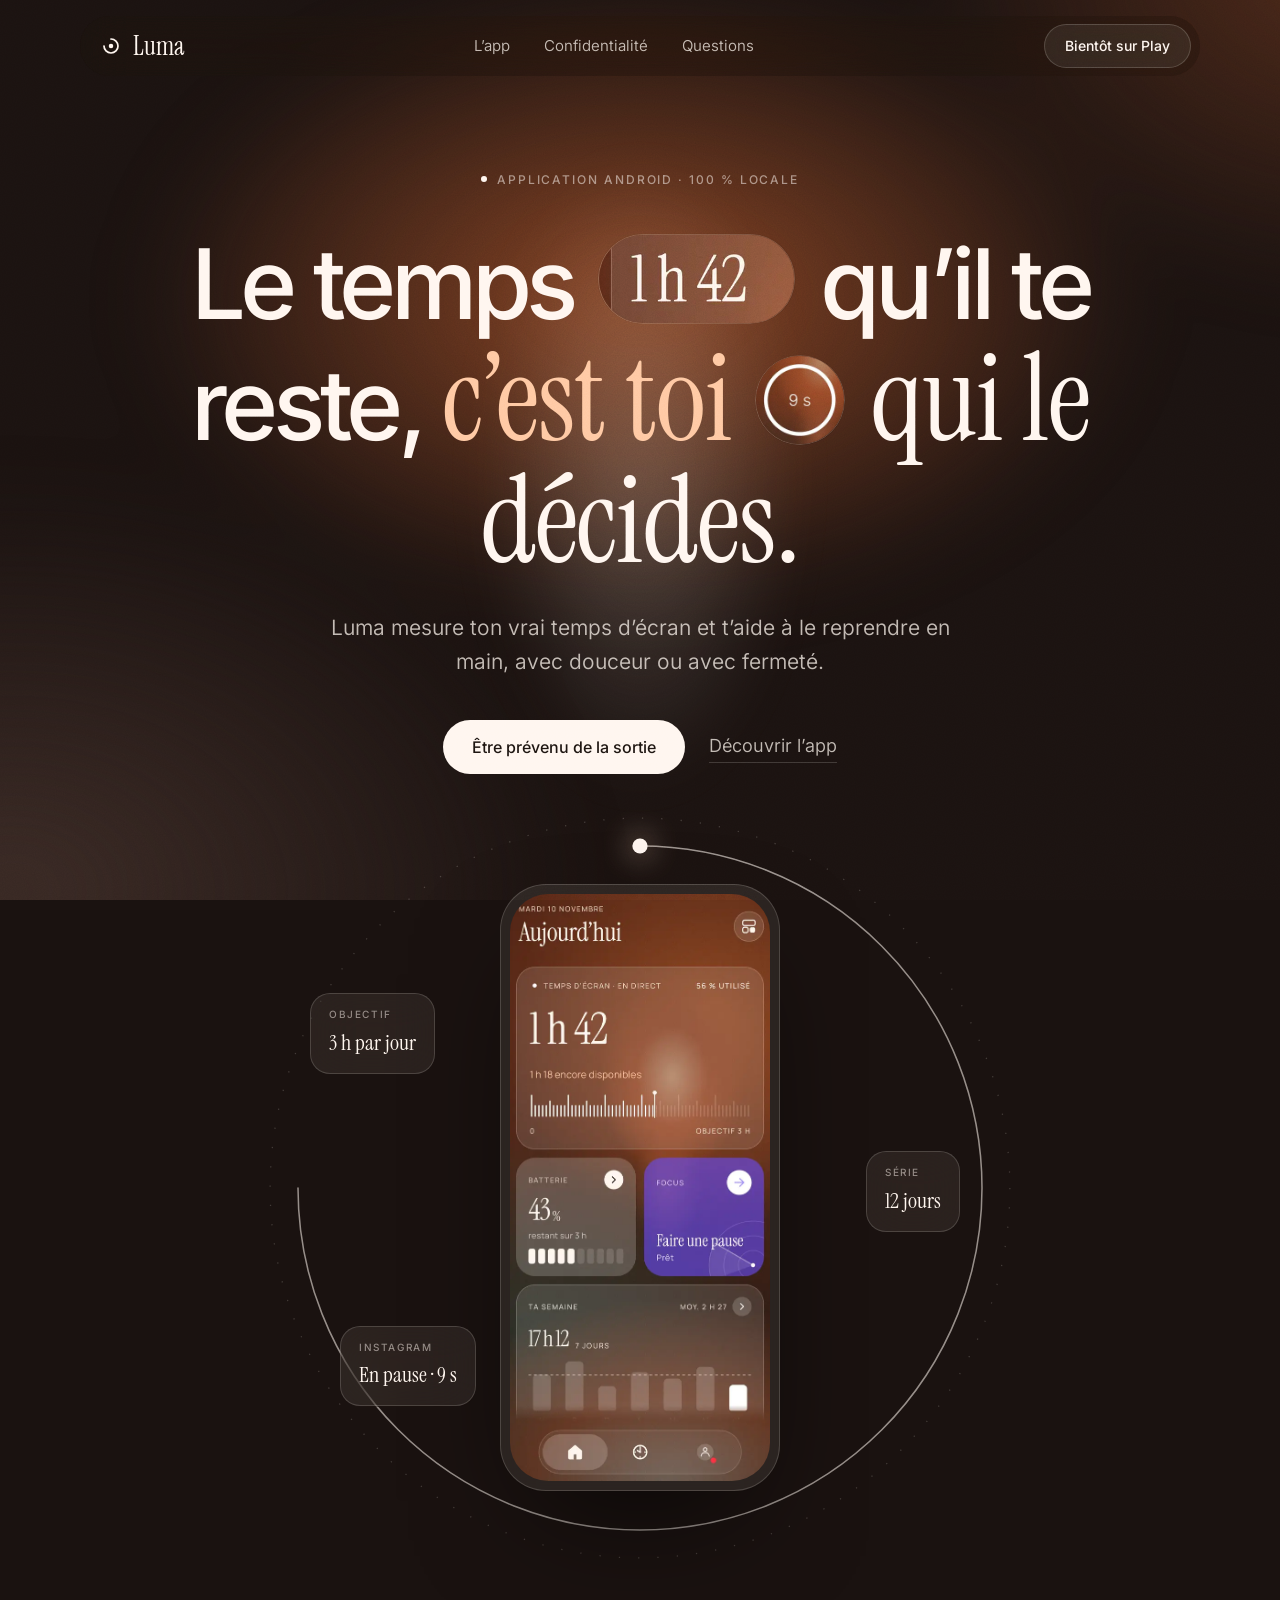
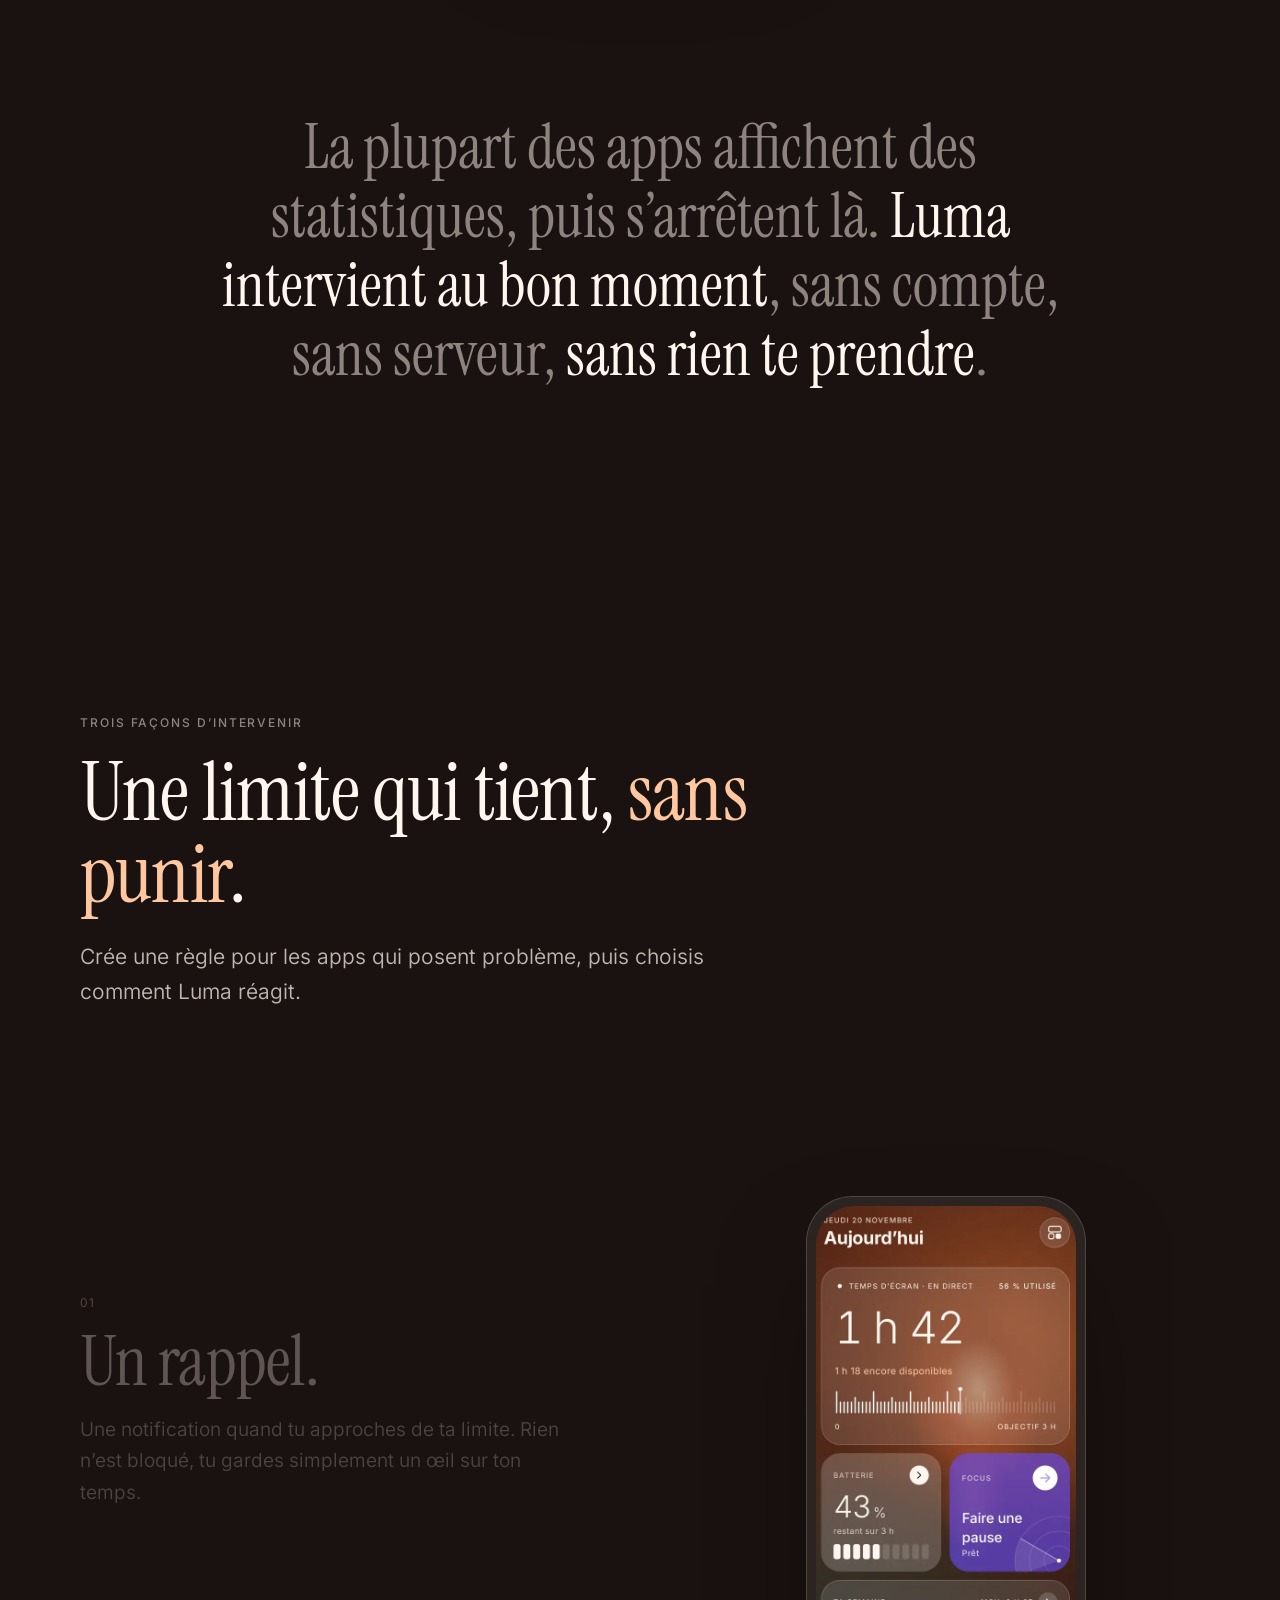
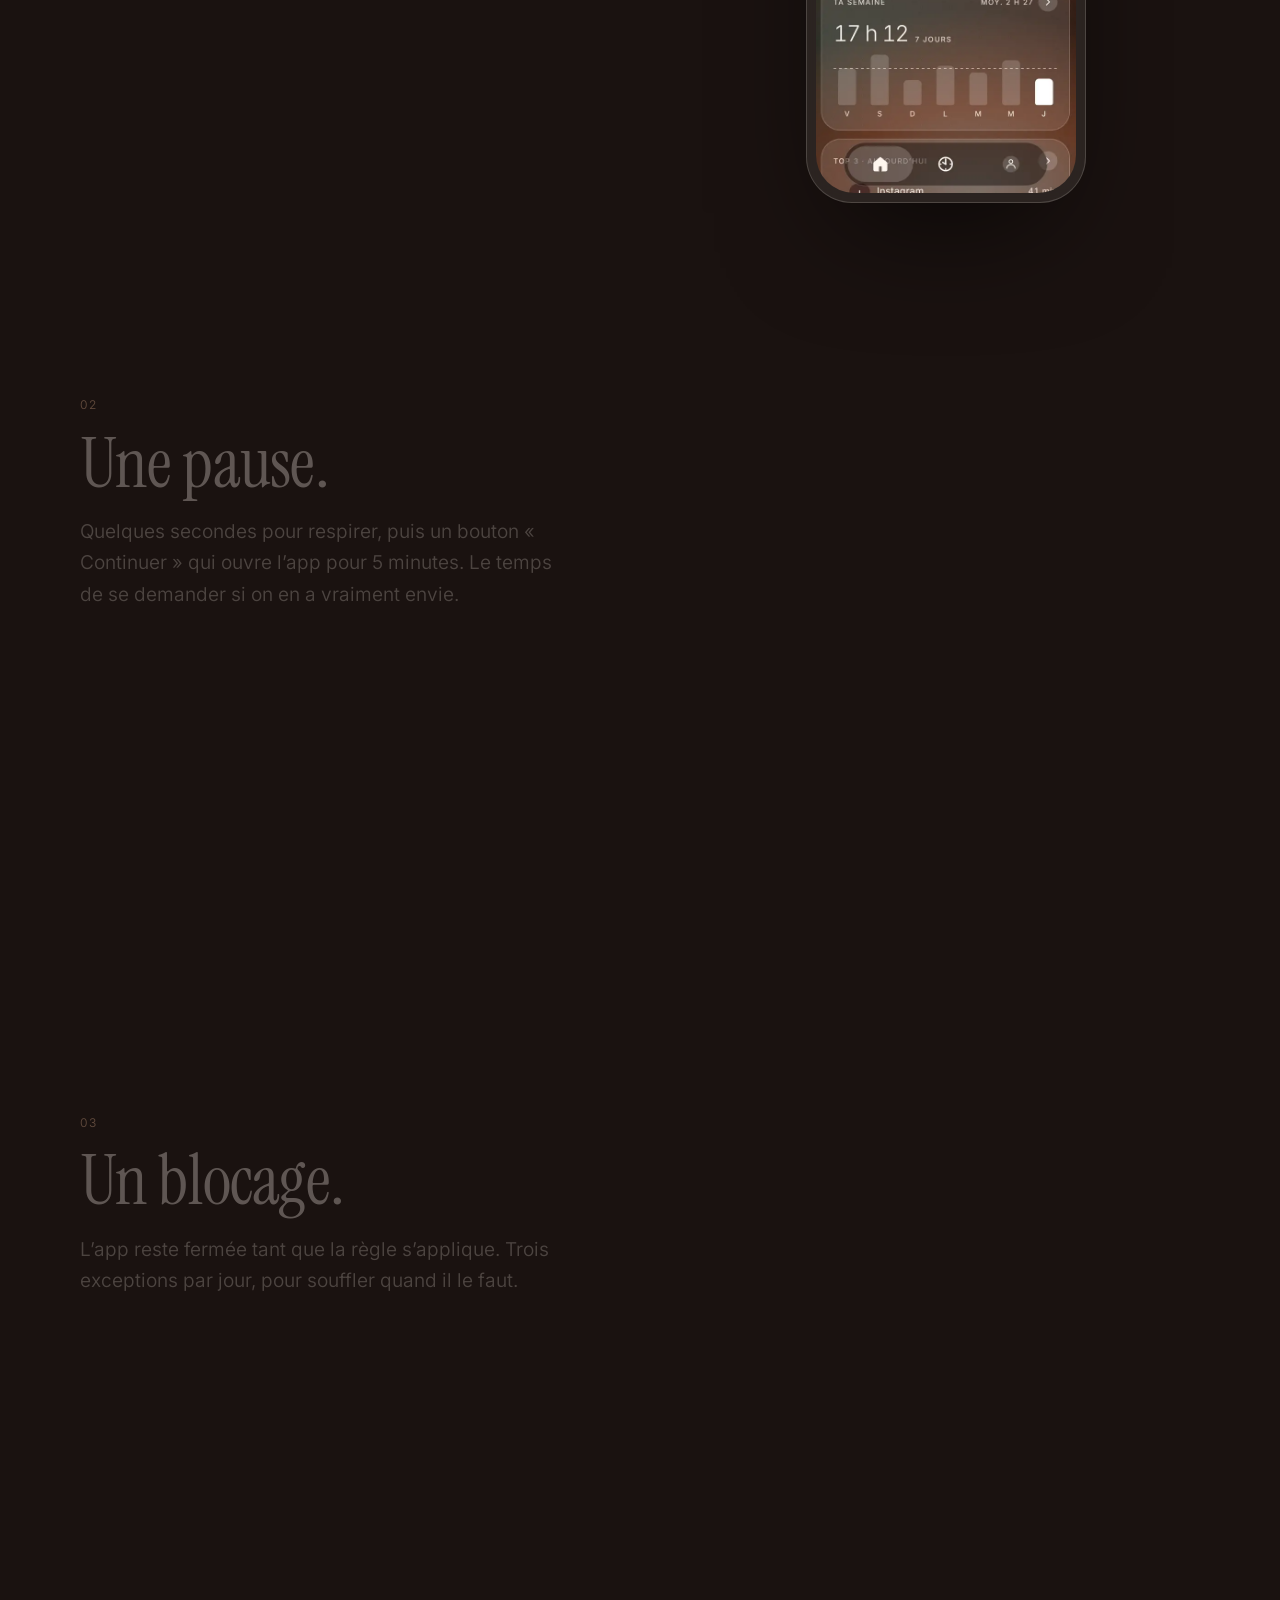
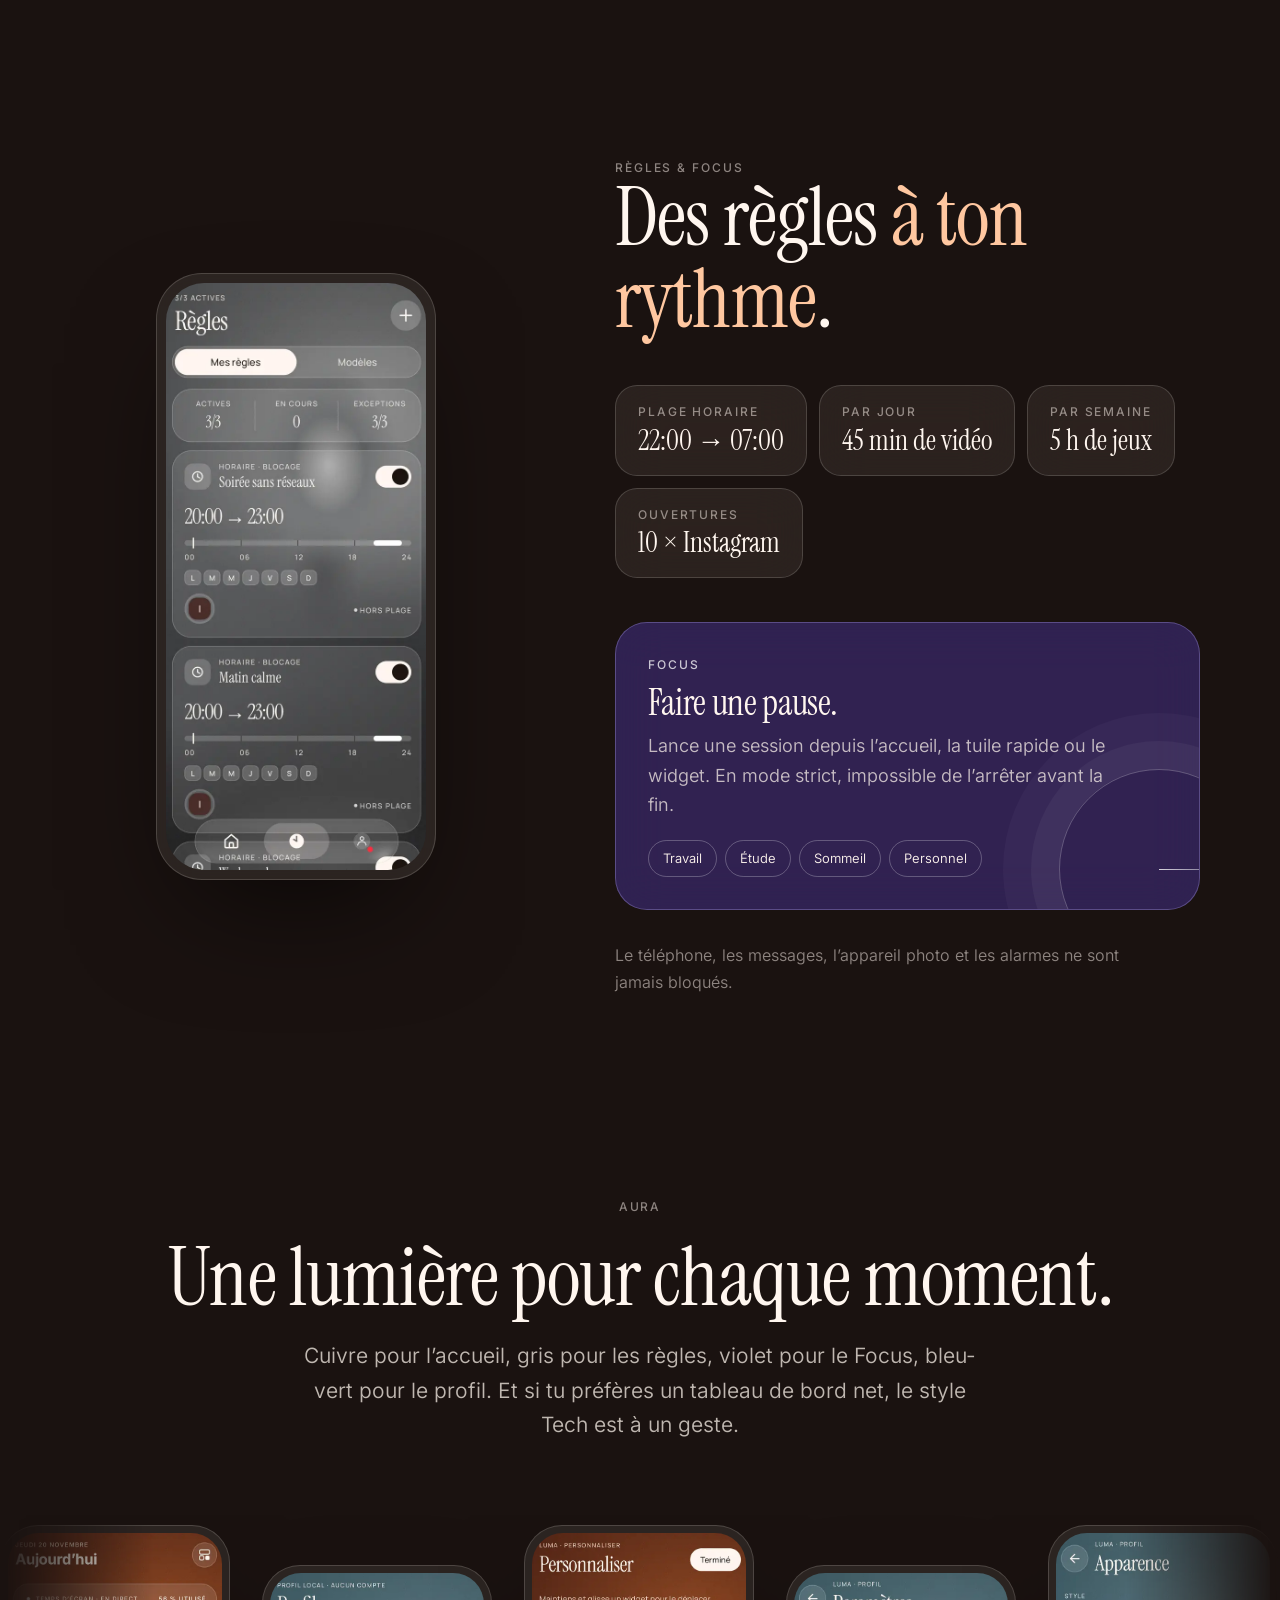
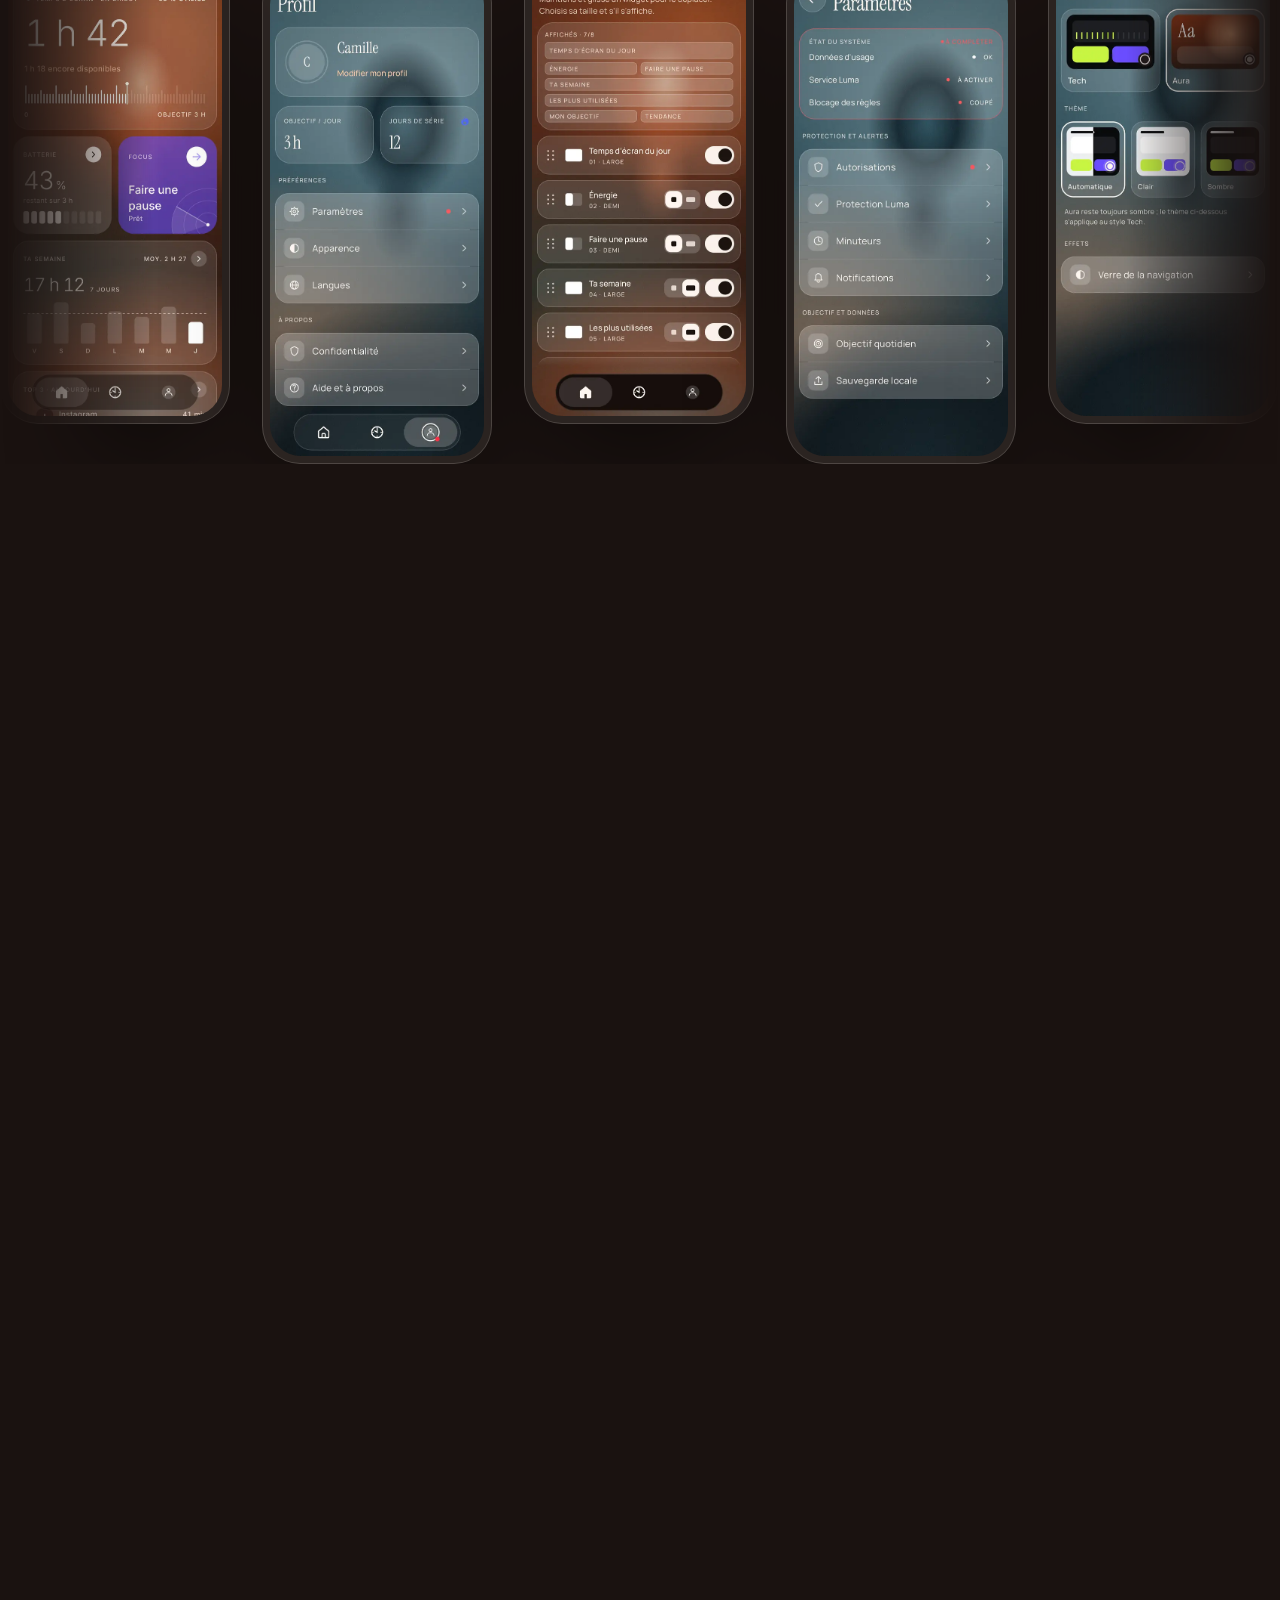
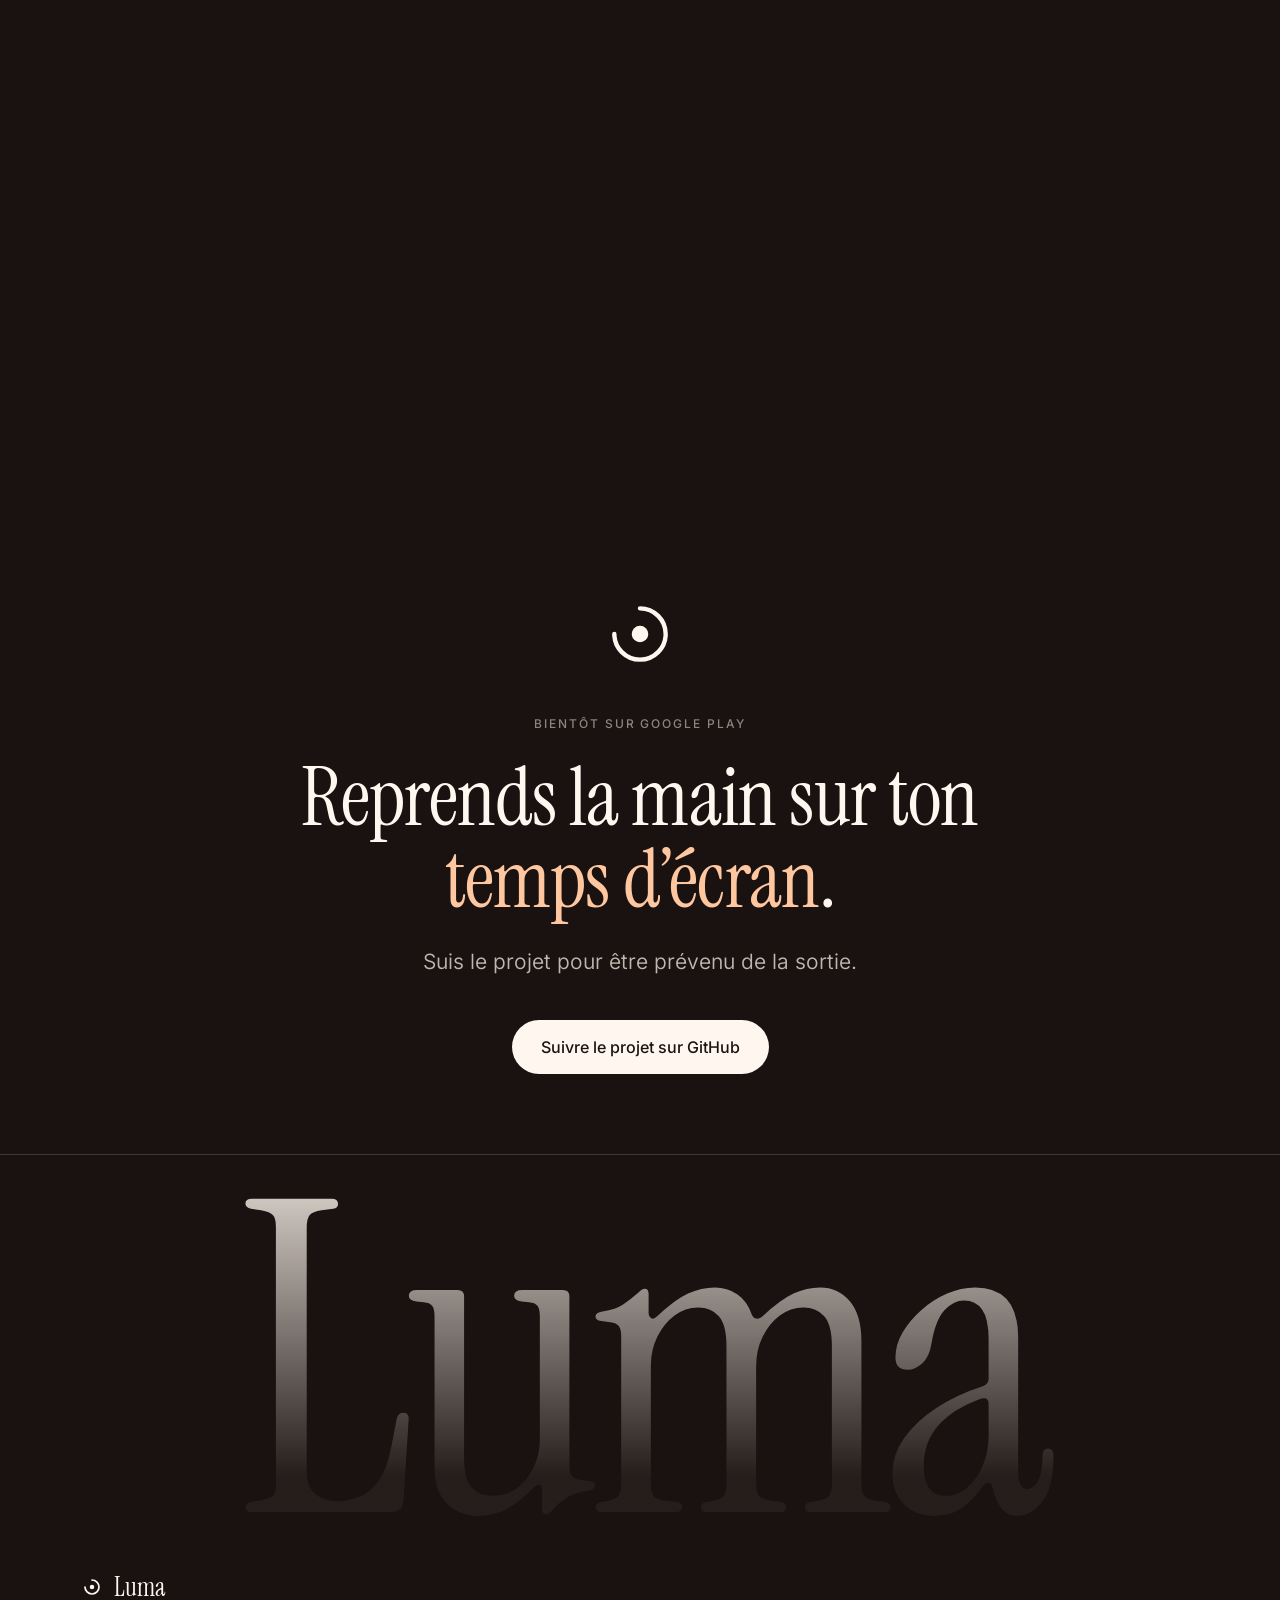
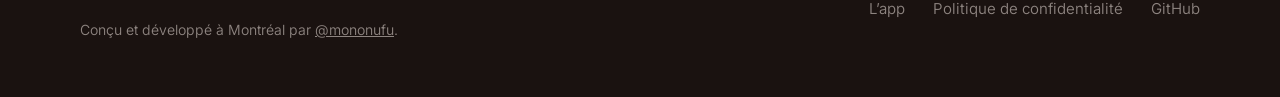
==== commit 69cda3ce: "Ajouter des idées inspirées de Dribbble au site Titre mixte sans-serif et serif avec deux petites im" ====
--- a/index.html
+++ b/index.html
@@ -44,7 +44,7 @@
     <section class="hero" id="top" data-mood="copper">
       <div class="wrap">
         <p class="label reveal"><span class="dot" aria-hidden="true"></span>Application Android · 100 % locale</p>
-        <h1 class="reveal">Le temps qu’il te reste, <em>c’est toi</em> qui le décides.</h1>
+        <h1 class="reveal"><span class="sans">Le temps</span> <span class="pill"><img src="assets/img/pill-temps.webp" alt="" width="290" height="130"></span> <span class="sans">qu’il te reste,</span> <em>c’est toi</em> <span class="pill round"><img src="assets/img/pill-pause.webp" alt="" width="200" height="200"></span> qui le décides.</h1>
         <p class="lead reveal">Luma mesure ton vrai temps d’écran et t’aide à le reprendre en main, avec douceur ou avec fermeté.</p>
         <div class="hero-ctas reveal">
           <a class="btn btn-primary" href="#telecharger">Être prévenu de la sortie</a>
@@ -58,6 +58,9 @@
             <g class="spin"><circle class="dot" cx="300" cy="30" r="6"/></g>
           </svg>
           <div class="phone"><img src="assets/img/aura-accueil-fr.webp" alt="Accueil de Luma en style Aura : 1 h 42 de temps d’écran aujourd’hui, 1 h 18 encore disponibles" width="589" height="1278" fetchpriority="high"></div>
+          <div class="float glass f1" aria-hidden="true"><span class="label">Objectif</span><b>3 h par jour</b></div>
+          <div class="float glass f2" aria-hidden="true"><span class="label">Série</span><b>12 jours</b></div>
+          <div class="float glass f3" aria-hidden="true"><span class="label">Instagram</span><b>En pause · 9 s</b></div>
         </div>
       </div>
     </section>
@@ -69,21 +72,27 @@
       </div>
     </section>
 
-    <!-- Interventions -->
-    <section class="section" id="interventions" data-mood="grey">
-      <div class="wrap split">
-        <div class="section-intro reveal">
+    <!-- Interventions : le téléphone reste fixe pendant que les étapes défilent -->
+    <section class="section" id="interventions" data-mood="grey" style="padding-bottom:40px">
+      <div class="wrap">
+        <div class="section-intro reveal" style="max-width:720px">
           <p class="label">Trois façons d’intervenir</p>
           <h2>Une limite qui tient, <em>sans punir</em>.</h2>
           <p class="lead">Crée une règle pour les apps qui posent problème, puis choisis comment Luma réagit.</p>
-          <ol class="modes">
-            <li><span class="num">01</span><h3>Un rappel.</h3><p>Une notification, sans rien bloquer.</p></li>
-            <li><span class="num">02</span><h3>Une pause.</h3><p>Quelques secondes pour respirer, puis un bouton « Continuer » qui ouvre l’app pour 5 minutes.</p></li>
-            <li><span class="num">03</span><h3>Un blocage.</h3><p>L’app reste fermée tant que la règle s’applique. Trois exceptions par jour, pour souffler.</p></li>
+        </div>
+        <div class="sticky-split">
+          <ol class="steps-list">
+            <li class="step" data-step="0"><span class="num">01</span><h3>Un rappel.</h3><p>Une notification quand tu approches de ta limite. Rien n’est bloqué, tu gardes simplement un œil sur ton temps.</p></li>
+            <li class="step" data-step="1"><span class="num">02</span><h3>Une pause.</h3><p>Quelques secondes pour respirer, puis un bouton « Continuer » qui ouvre l’app pour 5 minutes. Le temps de se demander si on en a vraiment envie.</p></li>
+            <li class="step" data-step="2"><span class="num">03</span><h3>Un blocage.</h3><p>L’app reste fermée tant que la règle s’applique. Trois exceptions par jour, pour souffler quand il le faut.</p></li>
           </ol>
-        </div>
-        <div class="reveal">
-          <div class="phone"><img src="assets/img/pause-friction-aura.webp" alt="Page de pause : « Une pause avant de continuer. Bois un verre d’eau, puis décide. » avec un compte à rebours" width="589" height="1278" loading="lazy"></div>
+          <div class="sticky-phone">
+            <div class="phone stack">
+              <img class="on" src="assets/img/accueil-aura-barre.webp" alt="Accueil : le temps restant sur l’objectif du jour" width="589" height="1278" loading="lazy">
+              <img src="assets/img/pause-friction-aura.webp" alt="Page de pause avec un compte à rebours de 9 secondes" width="589" height="1278" loading="lazy">
+              <img src="assets/img/pause-blocage-aura.webp" alt="Page de blocage : Instagram est en pause" width="589" height="1278" loading="lazy">
+            </div>
+          </div>
         </div>
       </div>
     </section>
@@ -126,14 +135,12 @@
         <div class="marquee-track">
           <div class="phone"><img src="assets/img/accueil-aura-barre.webp" alt="Accueil" width="589" height="1278" loading="lazy"></div>
           <div class="phone"><img src="assets/img/aura-profil-fr.webp" alt="Profil" width="589" height="1278" loading="lazy"></div>
-          <div class="phone"><img src="assets/img/pause-blocage-aura.webp" alt="Page de blocage" width="589" height="1278" loading="lazy"></div>
           <div class="phone"><img src="assets/img/aura-personnaliser-fr.webp" alt="Personnaliser l’accueil" width="589" height="1278" loading="lazy"></div>
           <div class="phone"><img src="assets/img/aura-parametres-fr.webp" alt="Paramètres" width="589" height="1278" loading="lazy"></div>
           <div class="phone"><img src="assets/img/aura-apparence-fr.webp" alt="Apparence" width="589" height="1278" loading="lazy"></div>
           <!-- Copie pour une boucle continue -->
           <div class="phone" aria-hidden="true"><img src="assets/img/accueil-aura-barre.webp" alt="" width="589" height="1278" loading="lazy"></div>
           <div class="phone" aria-hidden="true"><img src="assets/img/aura-profil-fr.webp" alt="" width="589" height="1278" loading="lazy"></div>
-          <div class="phone" aria-hidden="true"><img src="assets/img/pause-blocage-aura.webp" alt="" width="589" height="1278" loading="lazy"></div>
           <div class="phone" aria-hidden="true"><img src="assets/img/aura-personnaliser-fr.webp" alt="" width="589" height="1278" loading="lazy"></div>
           <div class="phone" aria-hidden="true"><img src="assets/img/aura-parametres-fr.webp" alt="" width="589" height="1278" loading="lazy"></div>
           <div class="phone" aria-hidden="true"><img src="assets/img/aura-apparence-fr.webp" alt="" width="589" height="1278" loading="lazy"></div>
@@ -200,6 +207,7 @@
   </main>
 
   <footer class="site-footer">
+    <div class="wordmark" aria-hidden="true">Luma</div>
     <div class="wrap footer-grid">
       <div>
         <a class="brand" href="#top"><svg viewBox="0 0 48 48" aria-hidden="true"><circle cx="24" cy="24" r="4.5" fill="currentColor"/><path d="M24 10 A14 14 0 1 1 10 24" fill="none" stroke="currentColor" stroke-width="3.4" stroke-linecap="round"/></svg>Luma</a>
--- a/assets/css/style.css
+++ b/assets/css/style.css
@@ -145,7 +145,7 @@
 
 /* ---------- Héros ---------- */
 .hero { overflow-x: clip; min-height: 100vh; padding: 170px 0 60px; text-align: center; display: flex; flex-direction: column; justify-content: center; }
-.hero h1 { margin: 28px auto 28px; max-width: 11em; }
+.hero h1 { margin: 28px auto 28px; max-width: 12em; }
 .hero .lead { margin-inline: auto; }
 .hero-ctas { display: flex; flex-wrap: wrap; gap: 14px 24px; justify-content: center; align-items: center; margin-top: 40px; }
 
@@ -260,7 +260,7 @@
 .cta .lead { margin-inline: auto; }
 
 /* ---------- Pied de page ---------- */
-.site-footer { padding: 48px 0 56px; border-top: 1px solid var(--glass-line); }
+.site-footer { position: relative; overflow: hidden; padding: 0 0 56px; }
 .footer-grid { display: flex; flex-wrap: wrap; gap: 24px 48px; justify-content: space-between; align-items: center; }
 .footer-links { display: flex; flex-wrap: wrap; gap: 8px 28px; list-style: none; padding: 0; margin: 0; }
 .footer-links a { color: var(--ink-faint); text-decoration: none; font-size: 15px; }
@@ -293,3 +293,59 @@
 .notfound .big { font-family: var(--serif); font-size: clamp(120px, 24vw, 240px); line-height: 1; color: var(--copper); margin: 16px 0 8px; }
 .notfound h1 { font-size: clamp(36px, 5vw, 56px); margin-bottom: 18px; }
 .notfound .lead { margin-inline: auto; }
+
+/* ---------- Titre mixte avec images intégrées ---------- */
+h1 .sans { font-family: var(--sans); font-weight: 500; font-size: .8em; letter-spacing: -.055em; }
+.pill {
+  display: inline-block; height: .74em; aspect-ratio: 2.2; vertical-align: -.04em; margin: 0 .04em;
+  border-radius: 999px; overflow: hidden; border: 1px solid var(--glass-line);
+  box-shadow: 0 10px 30px -10px rgba(0, 0, 0, .6);
+}
+.pill.round { aspect-ratio: 1; }
+.pill img { width: 100%; height: 100%; object-fit: cover; }
+.hero h1.in .pill { animation: pill-in 1.1s .3s cubic-bezier(.2, .8, .2, 1) both; }
+@keyframes pill-in { from { clip-path: inset(0 50% 0 50% round 999px); } to { clip-path: inset(0 0 0 0 round 999px); } }
+
+/* ---------- Bulles de verre autour du téléphone ---------- */
+.float { position: absolute; z-index: 2; padding: 12px 18px; border-radius: 20px; text-align: left; animation: bob 7s ease-in-out infinite; }
+.float .label { display: block; font-size: 10px; margin-bottom: 2px; }
+.float b { font-family: var(--serif); font-weight: 400; font-size: 22px; white-space: nowrap; }
+.float.f1 { left: calc(50% - 330px); top: 18%; }
+.float.f2 { right: calc(50% - 320px); top: 44%; animation-delay: -2.5s; }
+.float.f3 { left: calc(50% - 300px); bottom: 14%; animation-delay: -5s; }
+@keyframes bob { 50% { transform: translateY(-12px); } }
+@media (max-width: 700px) {
+  .float { padding: 9px 14px; }
+  .float b { font-size: 17px; }
+  .float.f1 { left: 0; top: 8%; }
+  .float.f2 { right: 0; top: 46%; }
+  .float.f3 { left: 0; bottom: 8%; }
+}
+
+/* ---------- Téléphone fixe pendant le défilement ---------- */
+.sticky-split { display: grid; grid-template-columns: 1fr 1fr; gap: clamp(40px, 8vw, 120px); margin-top: 40px; }
+.steps-list { list-style: none; margin: 0; padding: 0; }
+.step { min-height: 78vh; display: flex; flex-direction: column; justify-content: center; opacity: .3; transition: opacity .6s ease; }
+.step.active { opacity: 1; }
+.step .num { font-size: 12px; letter-spacing: .16em; color: var(--copper); }
+.step h3 { font-size: clamp(44px, 5.4vw, 72px); margin: 14px 0 18px; }
+.step p { color: var(--ink-soft); max-width: 26em; font-size: 19px; }
+.sticky-phone { position: sticky; top: 0; height: 100vh; display: grid; place-items: center; }
+.phone.stack img { position: absolute; inset: 9px; width: calc(100% - 18px); height: calc(100% - 18px); opacity: 0; transform: scale(.97); transition: opacity .7s ease, transform .7s ease; }
+.phone.stack img.on { opacity: 1; transform: none; }
+@media (max-width: 900px) {
+  .sticky-split { grid-template-columns: 1fr; }
+  .sticky-phone { order: -1; position: relative; height: auto; }
+  .step { min-height: 0; opacity: 1; padding: 36px 0; border-top: 1px solid var(--glass-line); }
+  .step h3 { font-size: 44px; }
+}
+
+/* ---------- Grand logo en pied de page ---------- */
+.wordmark {
+  font-family: var(--serif); font-size: clamp(140px, 34vw, 520px); line-height: .78; text-align: center;
+  letter-spacing: -.03em; margin: 0 0 40px; padding-top: 40px; user-select: none;
+  background: linear-gradient(180deg, rgba(255, 246, 239, .9), rgba(255, 246, 239, .05) 85%);
+  -webkit-background-clip: text; background-clip: text; color: transparent;
+  border-top: 1px solid var(--glass-line);
+}
+.site-footer > .wrap:first-child { padding-top: 48px; border-top: 1px solid var(--glass-line); }
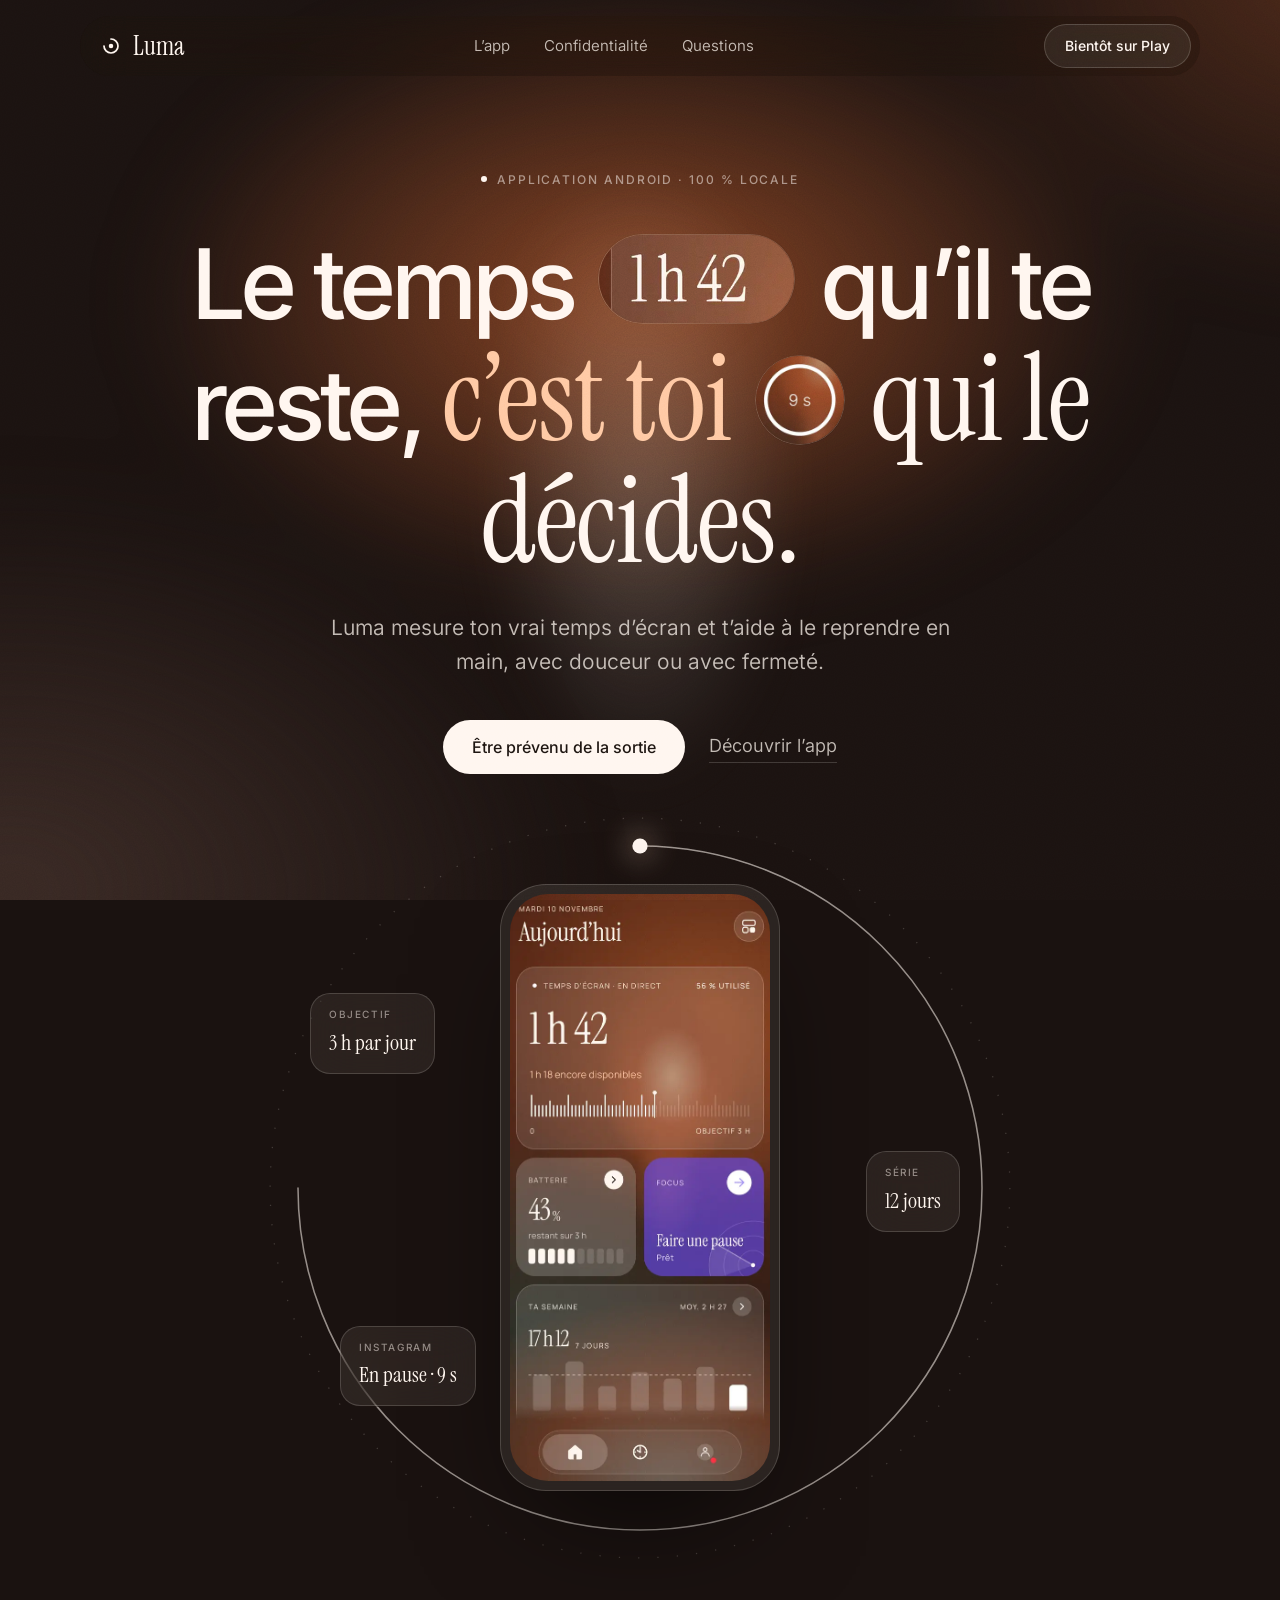
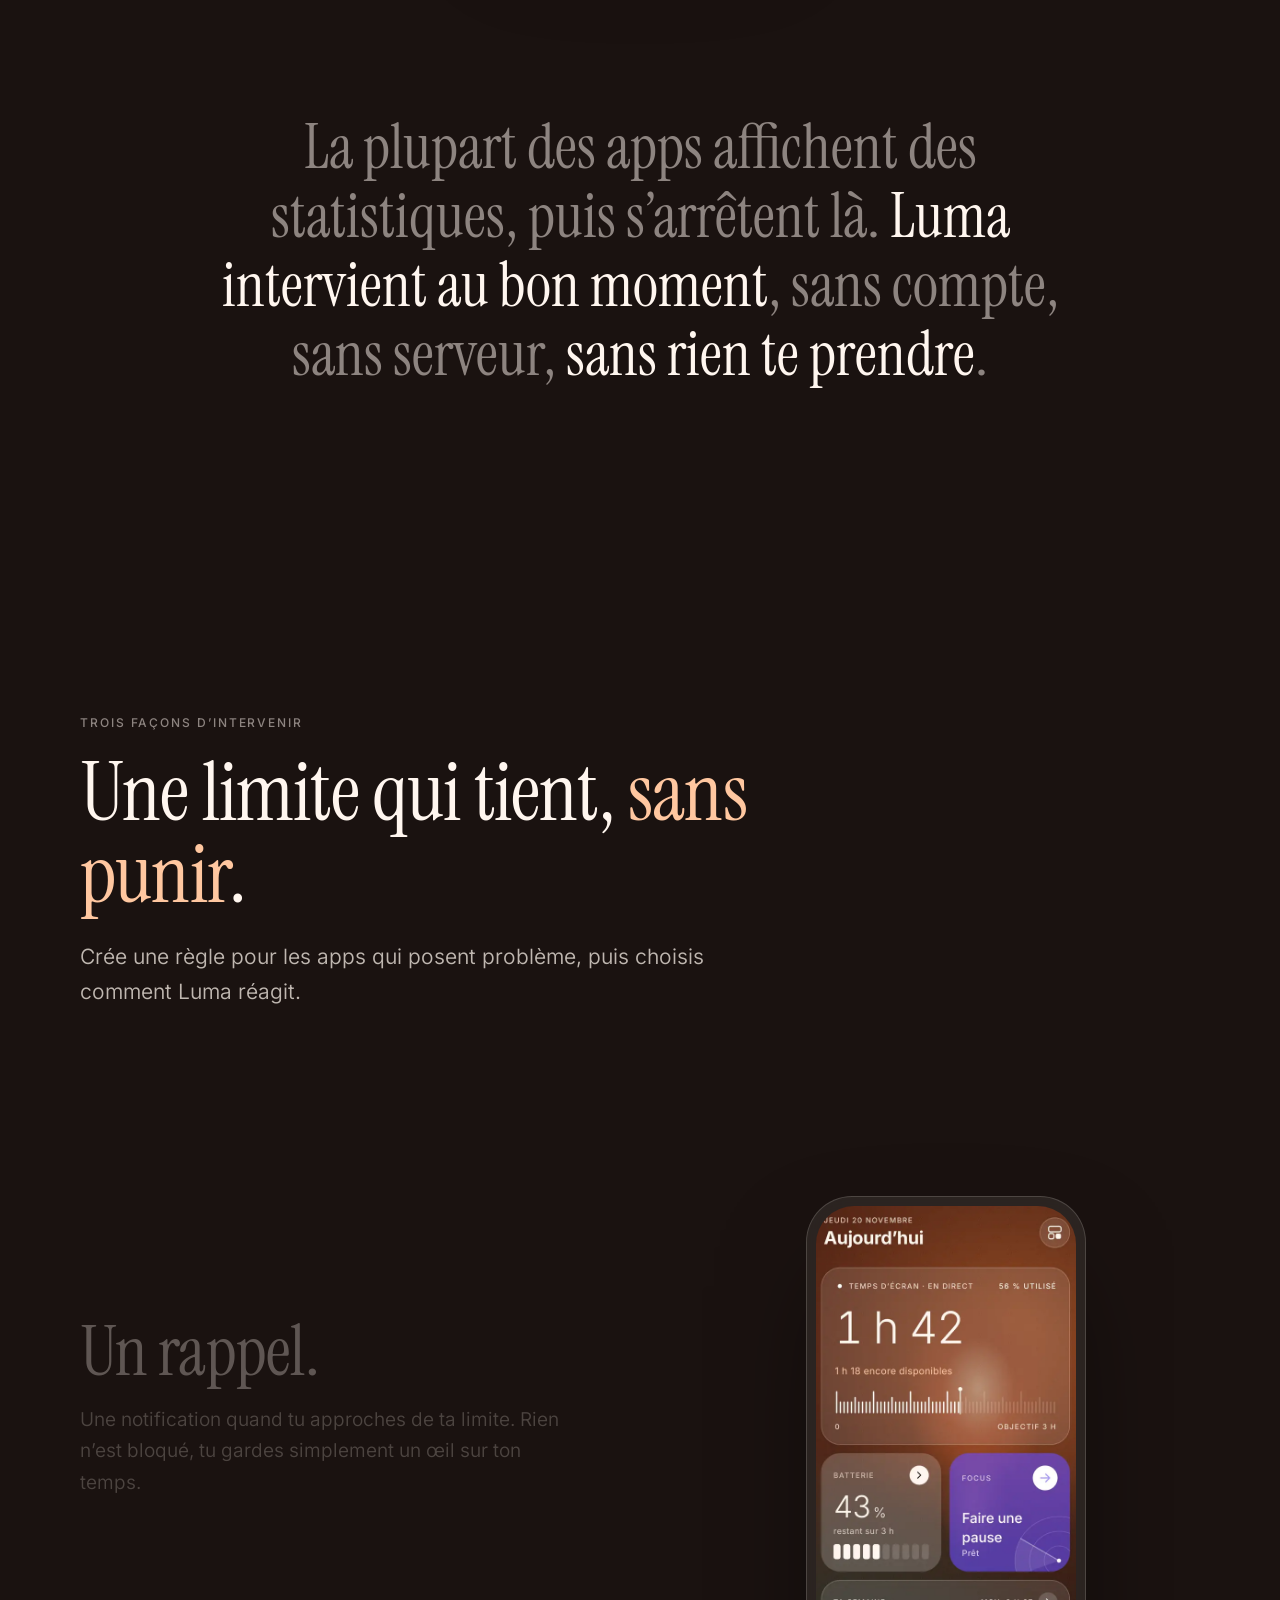
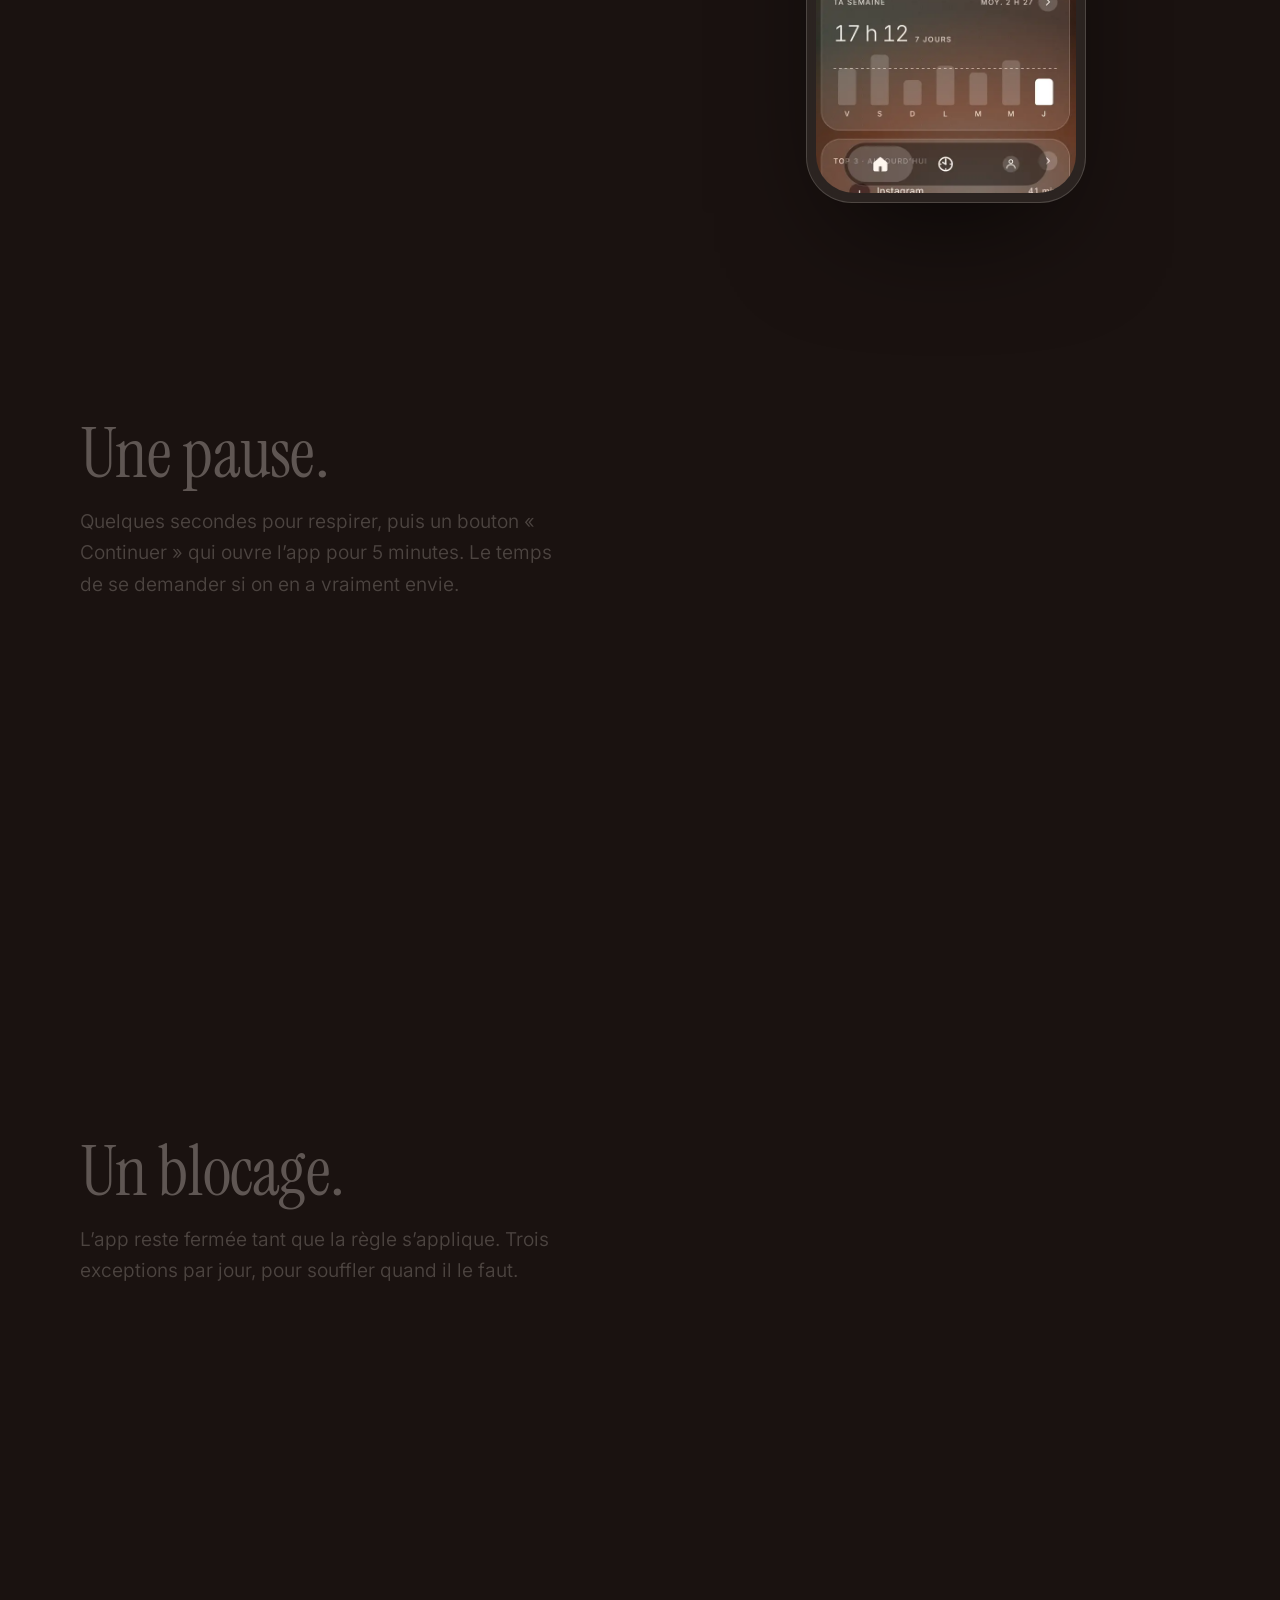
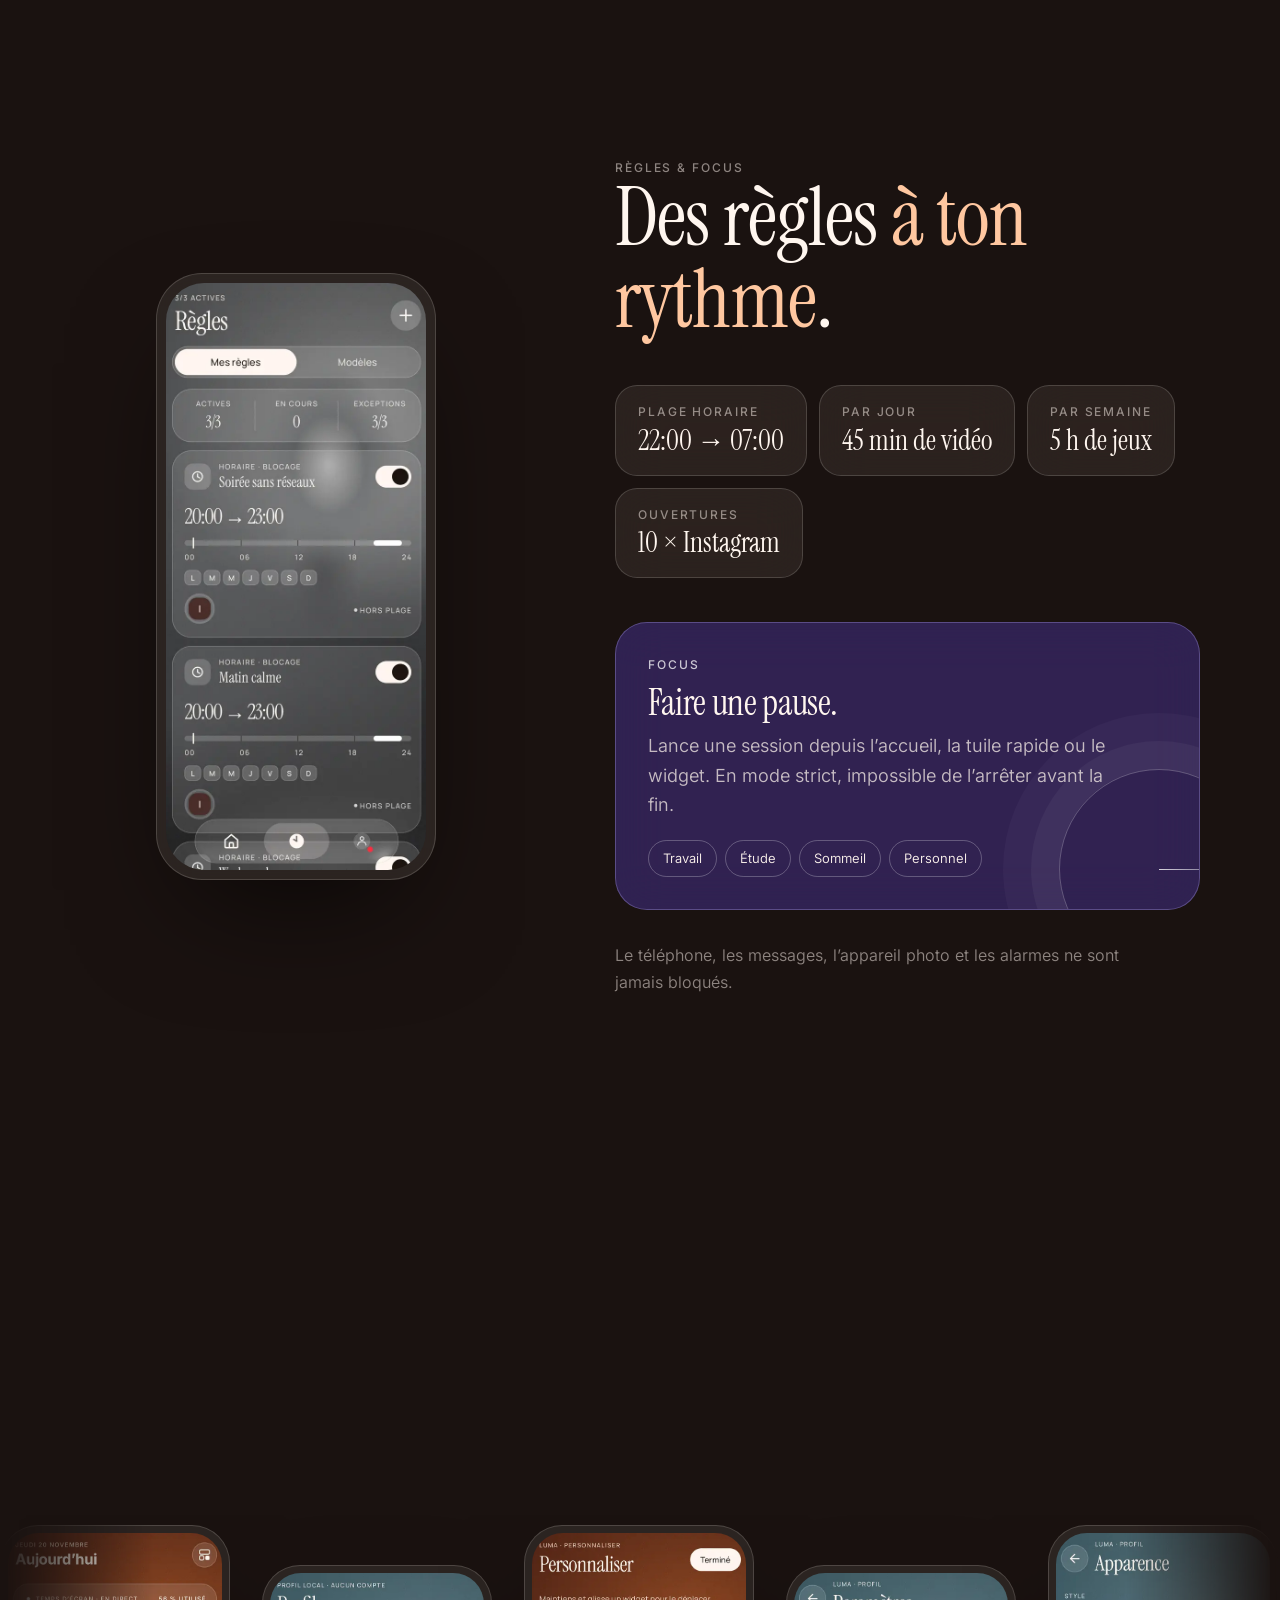
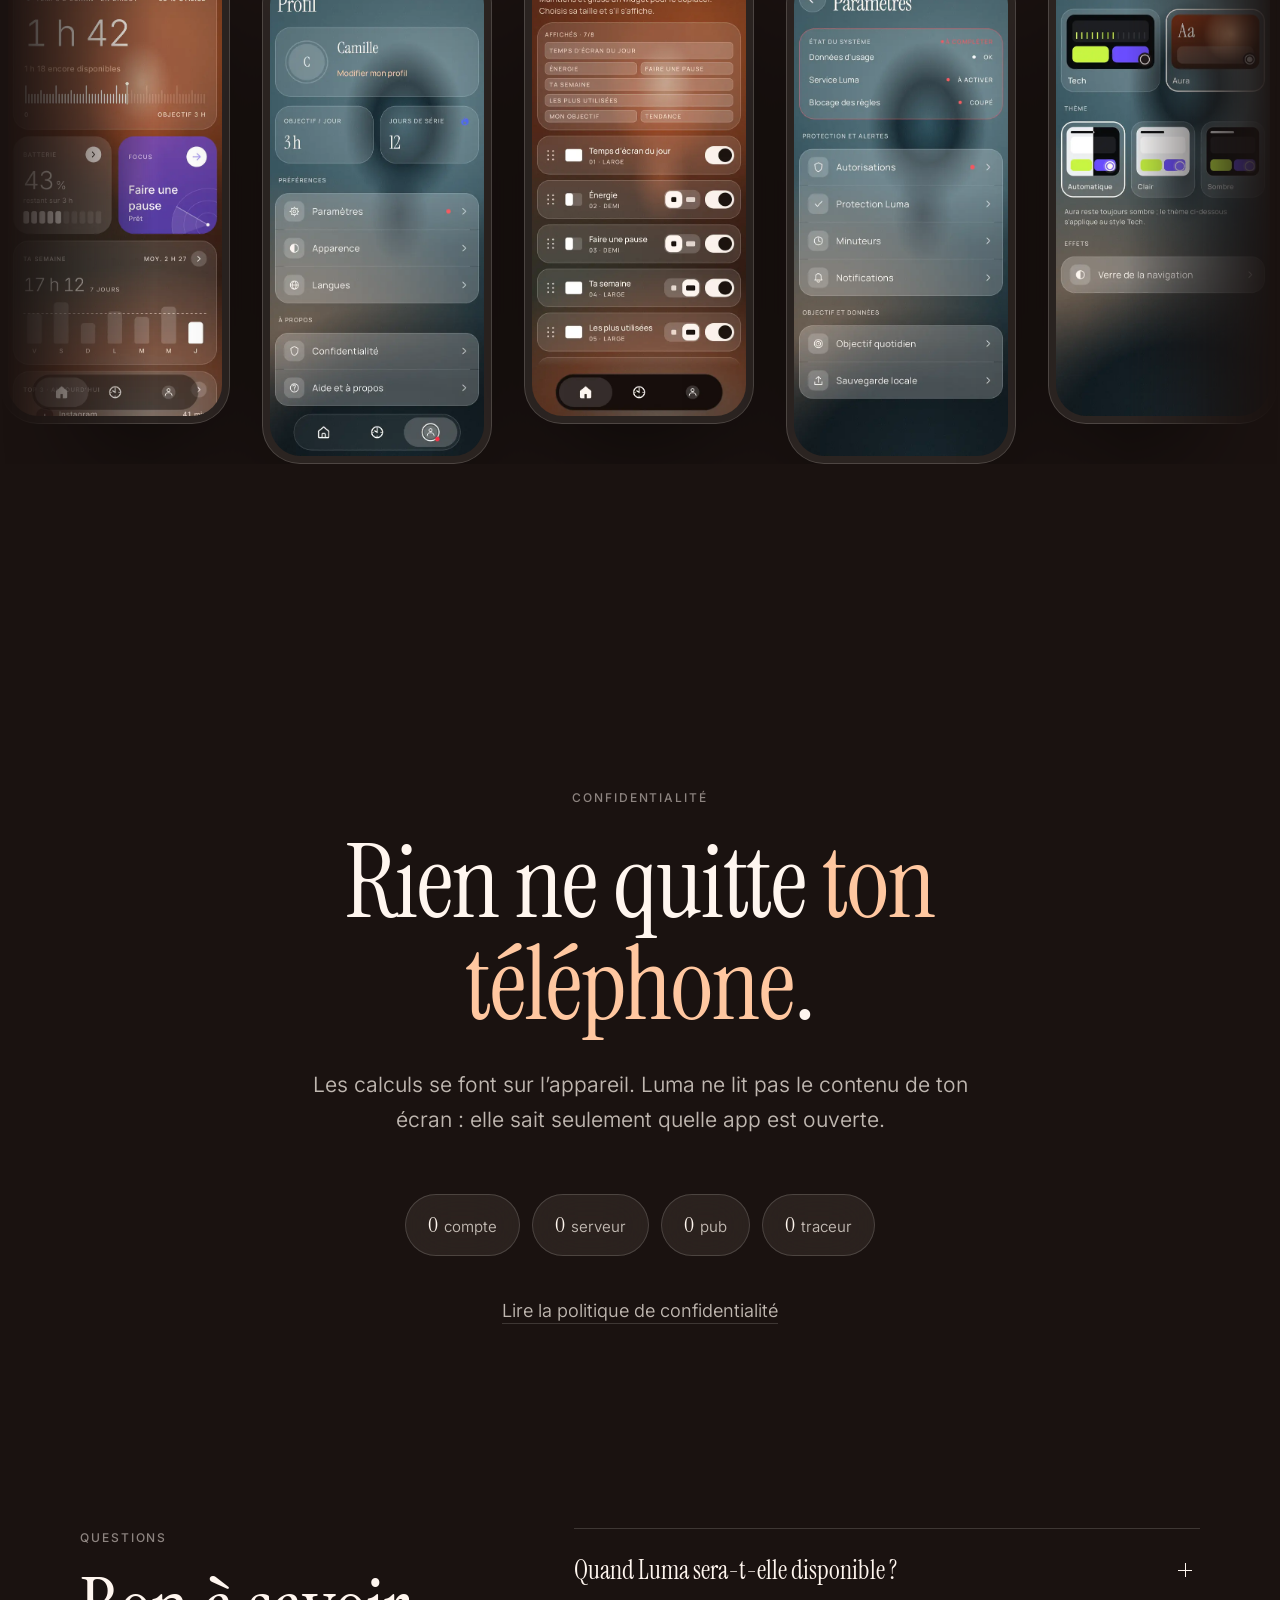
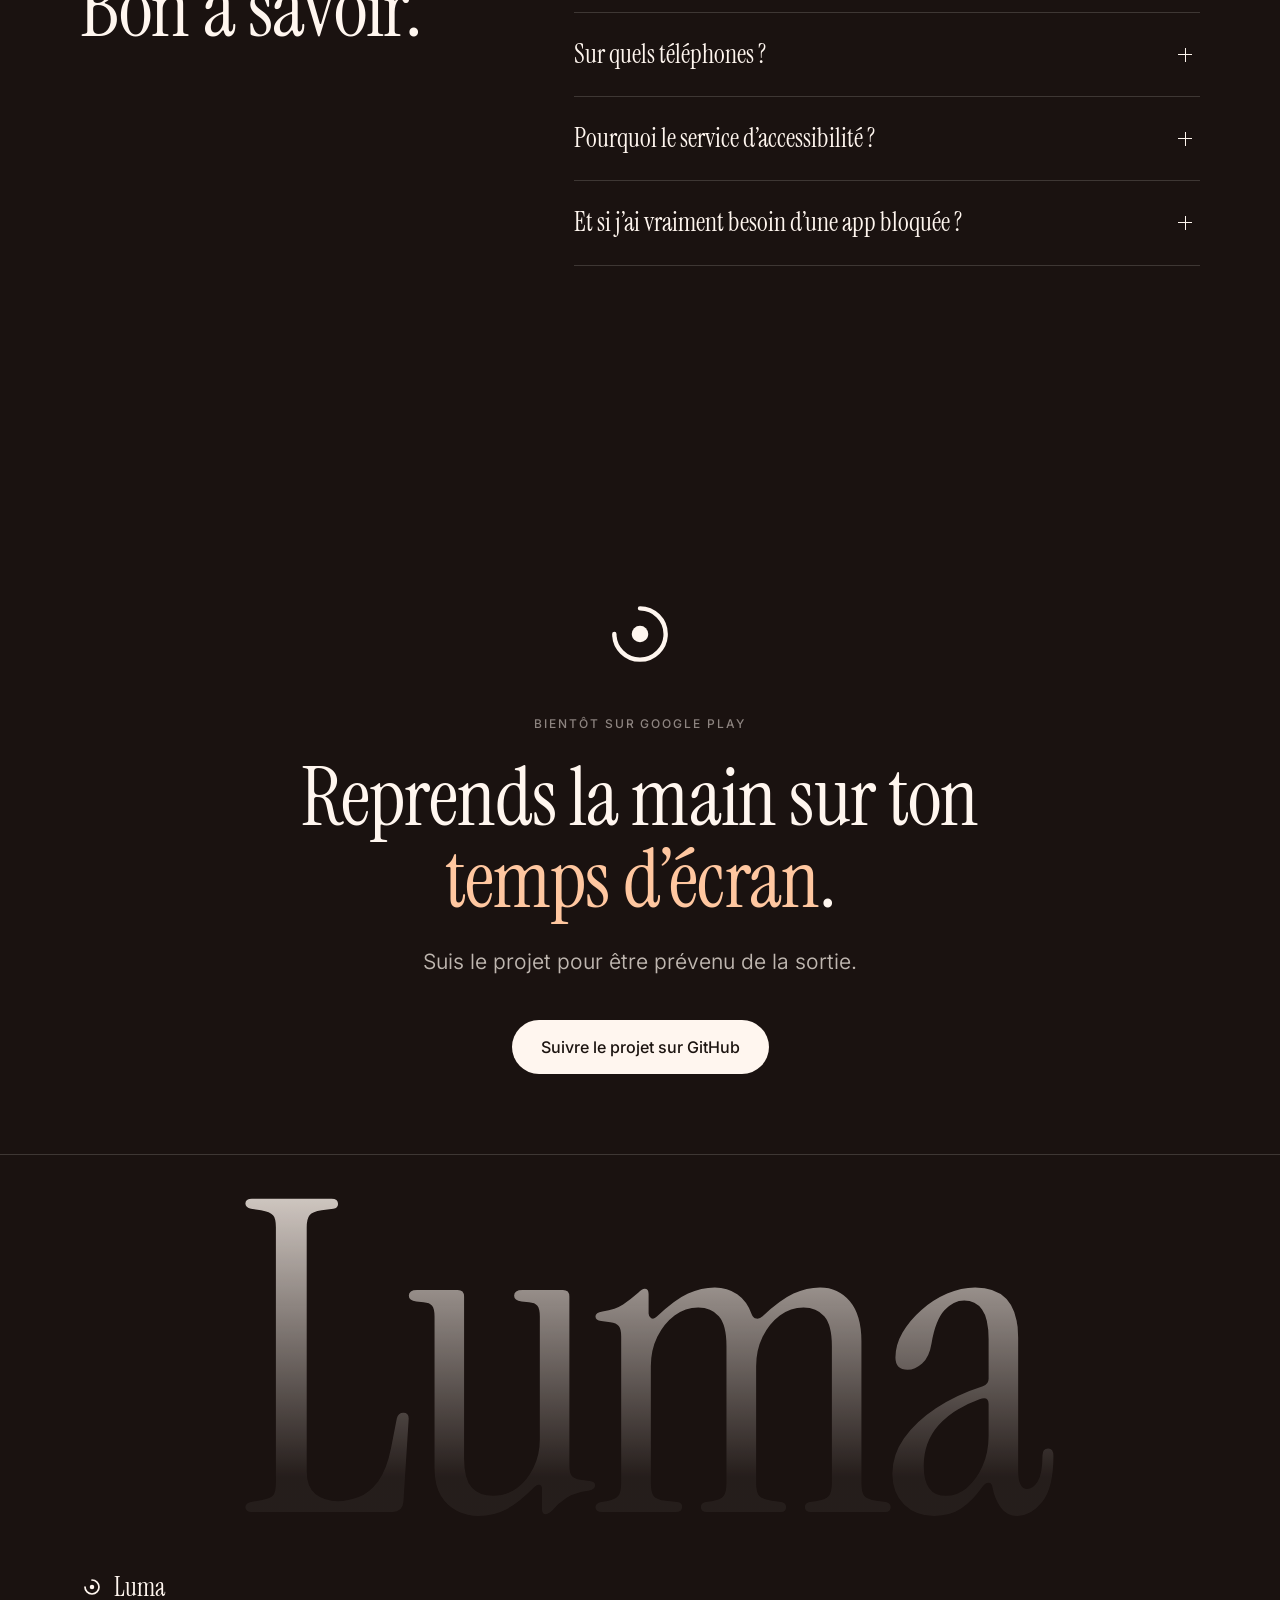
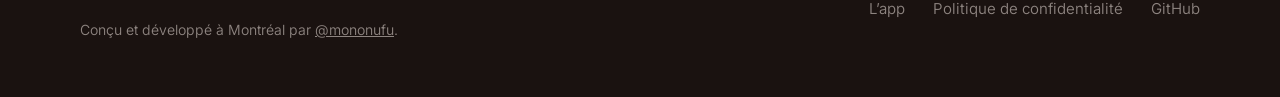
==== commit c375740c: "Retirer la numérotation des façons d'intervenir Co-Authored-By: Claude Opus 5.5 <noreply@anthropic.c" ====
--- a/index.html
+++ b/index.html
@@ -82,9 +82,9 @@
         </div>
         <div class="sticky-split">
           <ol class="steps-list">
-            <li class="step" data-step="0"><span class="num">01</span><h3>Un rappel.</h3><p>Une notification quand tu approches de ta limite. Rien n’est bloqué, tu gardes simplement un œil sur ton temps.</p></li>
-            <li class="step" data-step="1"><span class="num">02</span><h3>Une pause.</h3><p>Quelques secondes pour respirer, puis un bouton « Continuer » qui ouvre l’app pour 5 minutes. Le temps de se demander si on en a vraiment envie.</p></li>
-            <li class="step" data-step="2"><span class="num">03</span><h3>Un blocage.</h3><p>L’app reste fermée tant que la règle s’applique. Trois exceptions par jour, pour souffler quand il le faut.</p></li>
+            <li class="step" data-step="0"><h3>Un rappel.</h3><p>Une notification quand tu approches de ta limite. Rien n’est bloqué, tu gardes simplement un œil sur ton temps.</p></li>
+            <li class="step" data-step="1"><h3>Une pause.</h3><p>Quelques secondes pour respirer, puis un bouton « Continuer » qui ouvre l’app pour 5 minutes. Le temps de se demander si on en a vraiment envie.</p></li>
+            <li class="step" data-step="2"><h3>Un blocage.</h3><p>L’app reste fermée tant que la règle s’applique. Trois exceptions par jour, pour souffler quand il le faut.</p></li>
           </ol>
           <div class="sticky-phone">
             <div class="phone stack">
--- a/assets/css/style.css
+++ b/assets/css/style.css
@@ -327,7 +327,7 @@
 .steps-list { list-style: none; margin: 0; padding: 0; }
 .step { min-height: 78vh; display: flex; flex-direction: column; justify-content: center; opacity: .3; transition: opacity .6s ease; }
 .step.active { opacity: 1; }
-.step .num { font-size: 12px; letter-spacing: .16em; color: var(--copper); }
+
 .step h3 { font-size: clamp(44px, 5.4vw, 72px); margin: 14px 0 18px; }
 .step p { color: var(--ink-soft); max-width: 26em; font-size: 19px; }
 .sticky-phone { position: sticky; top: 0; height: 100vh; display: grid; place-items: center; }
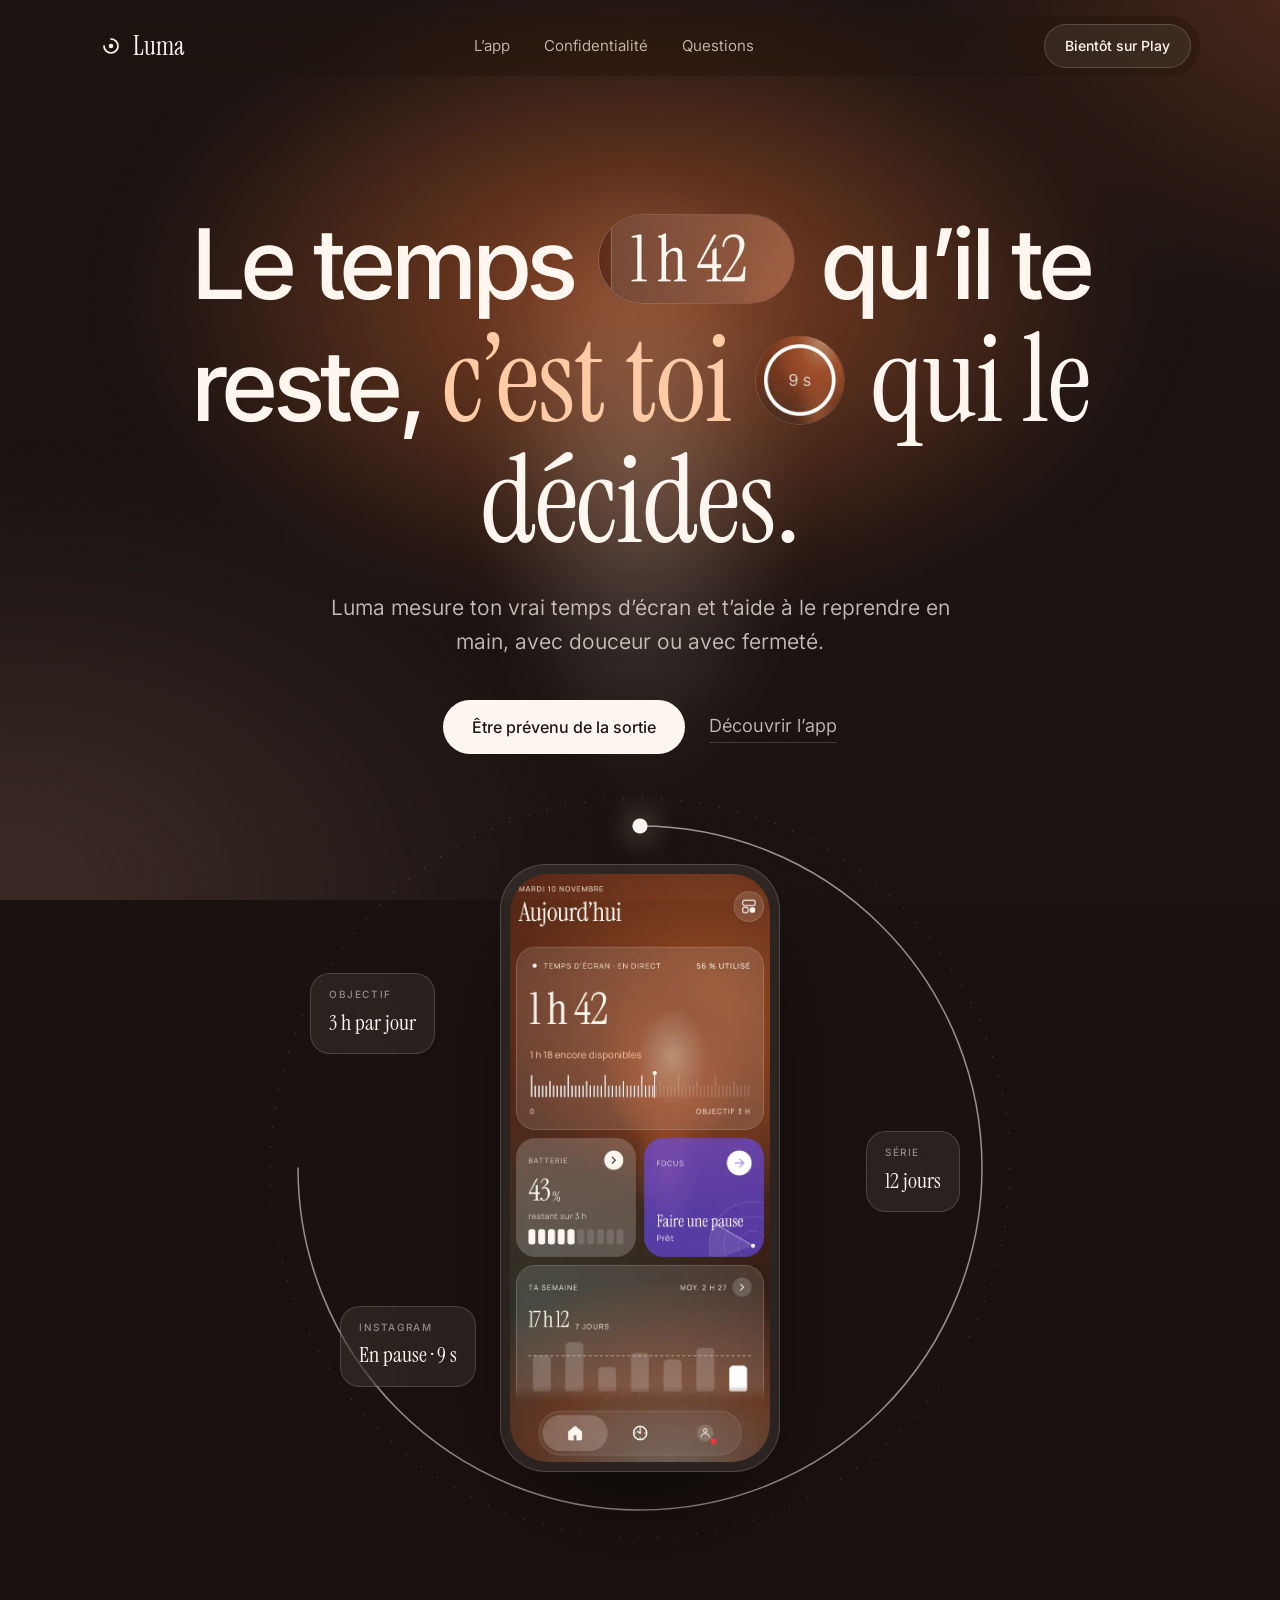
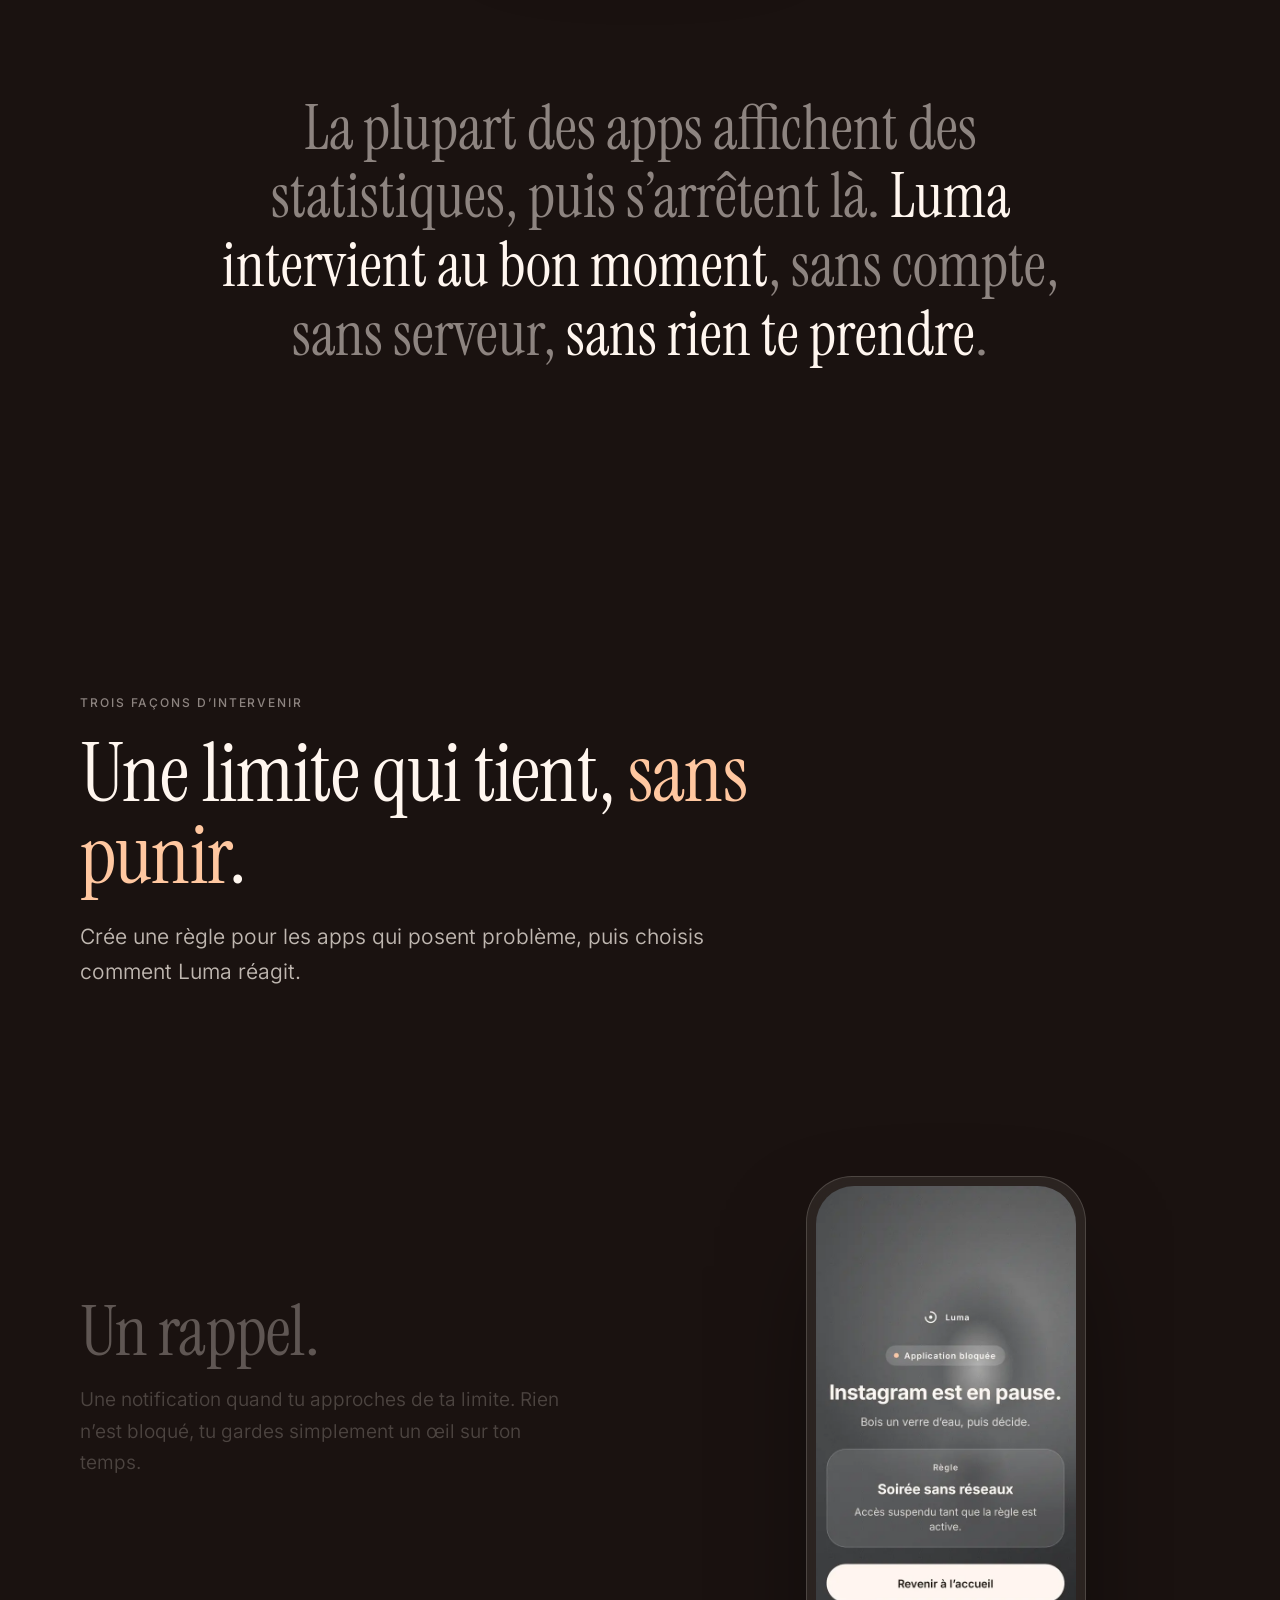
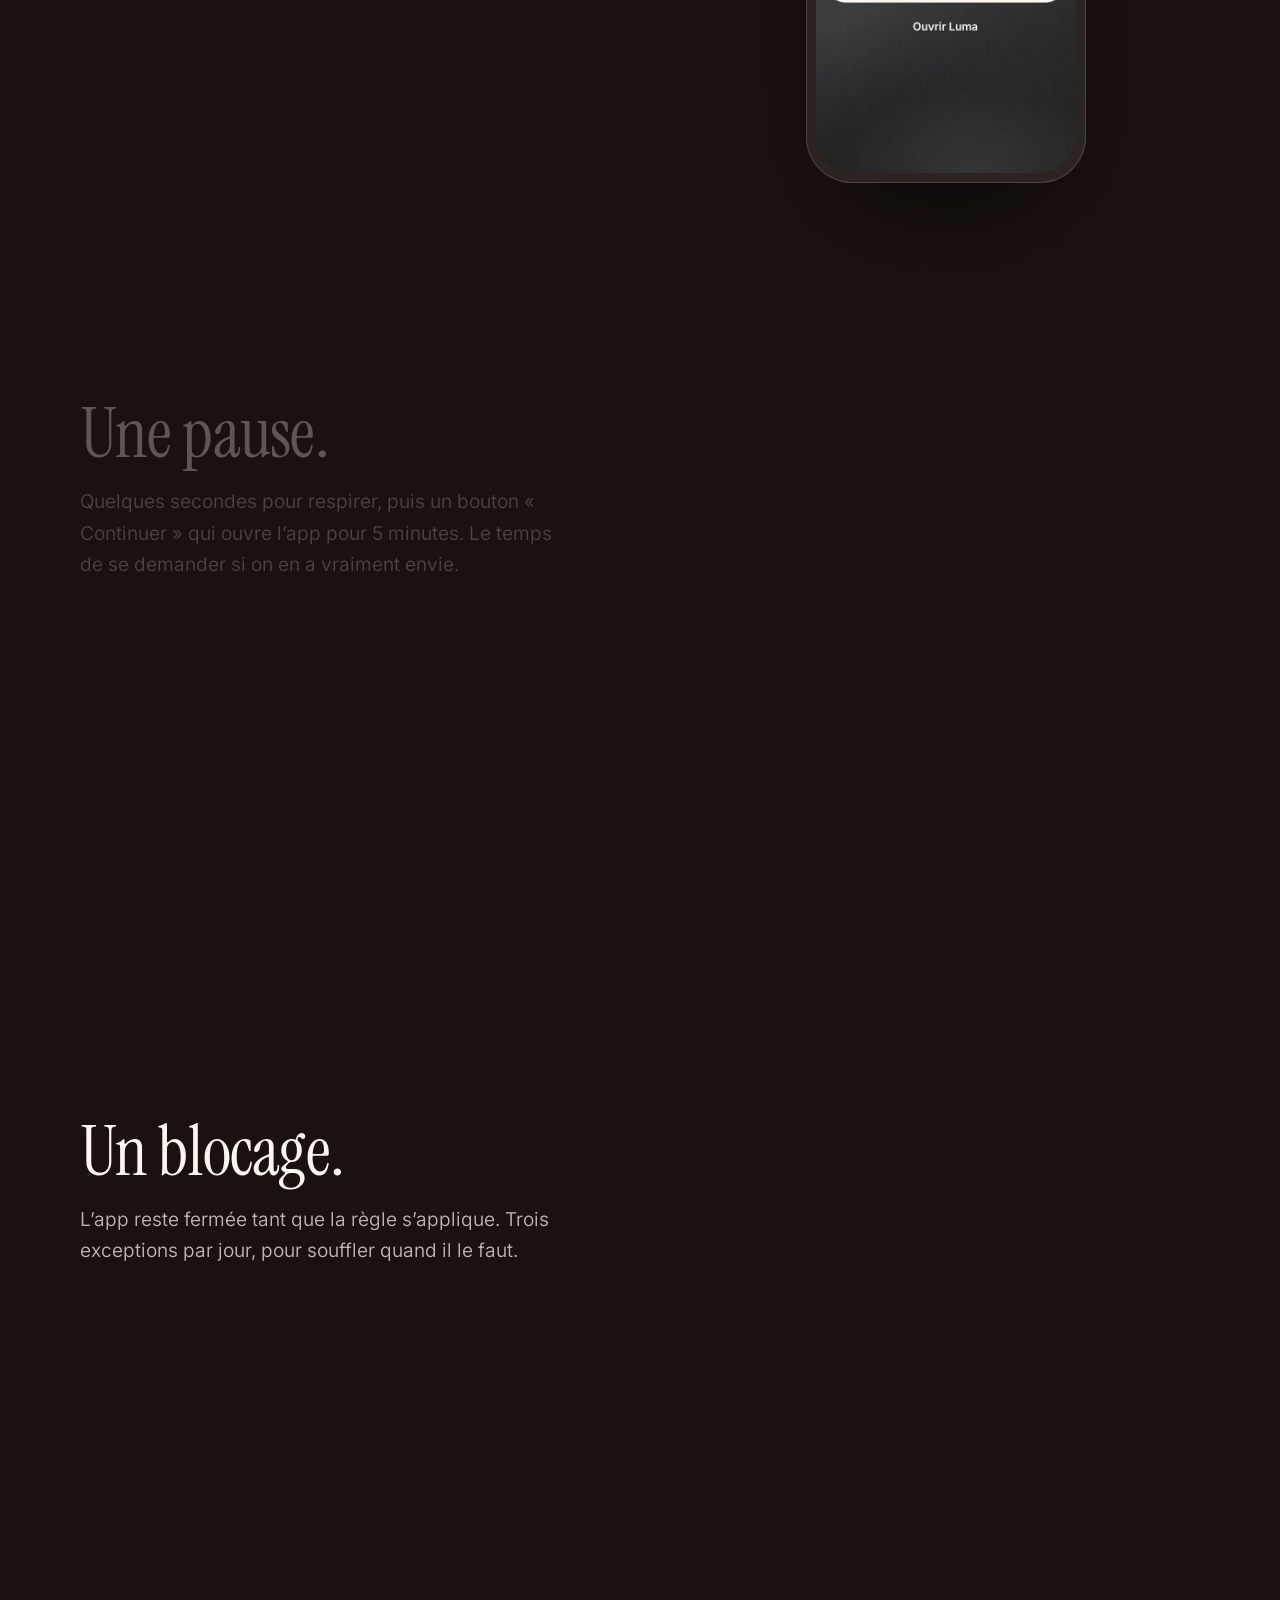
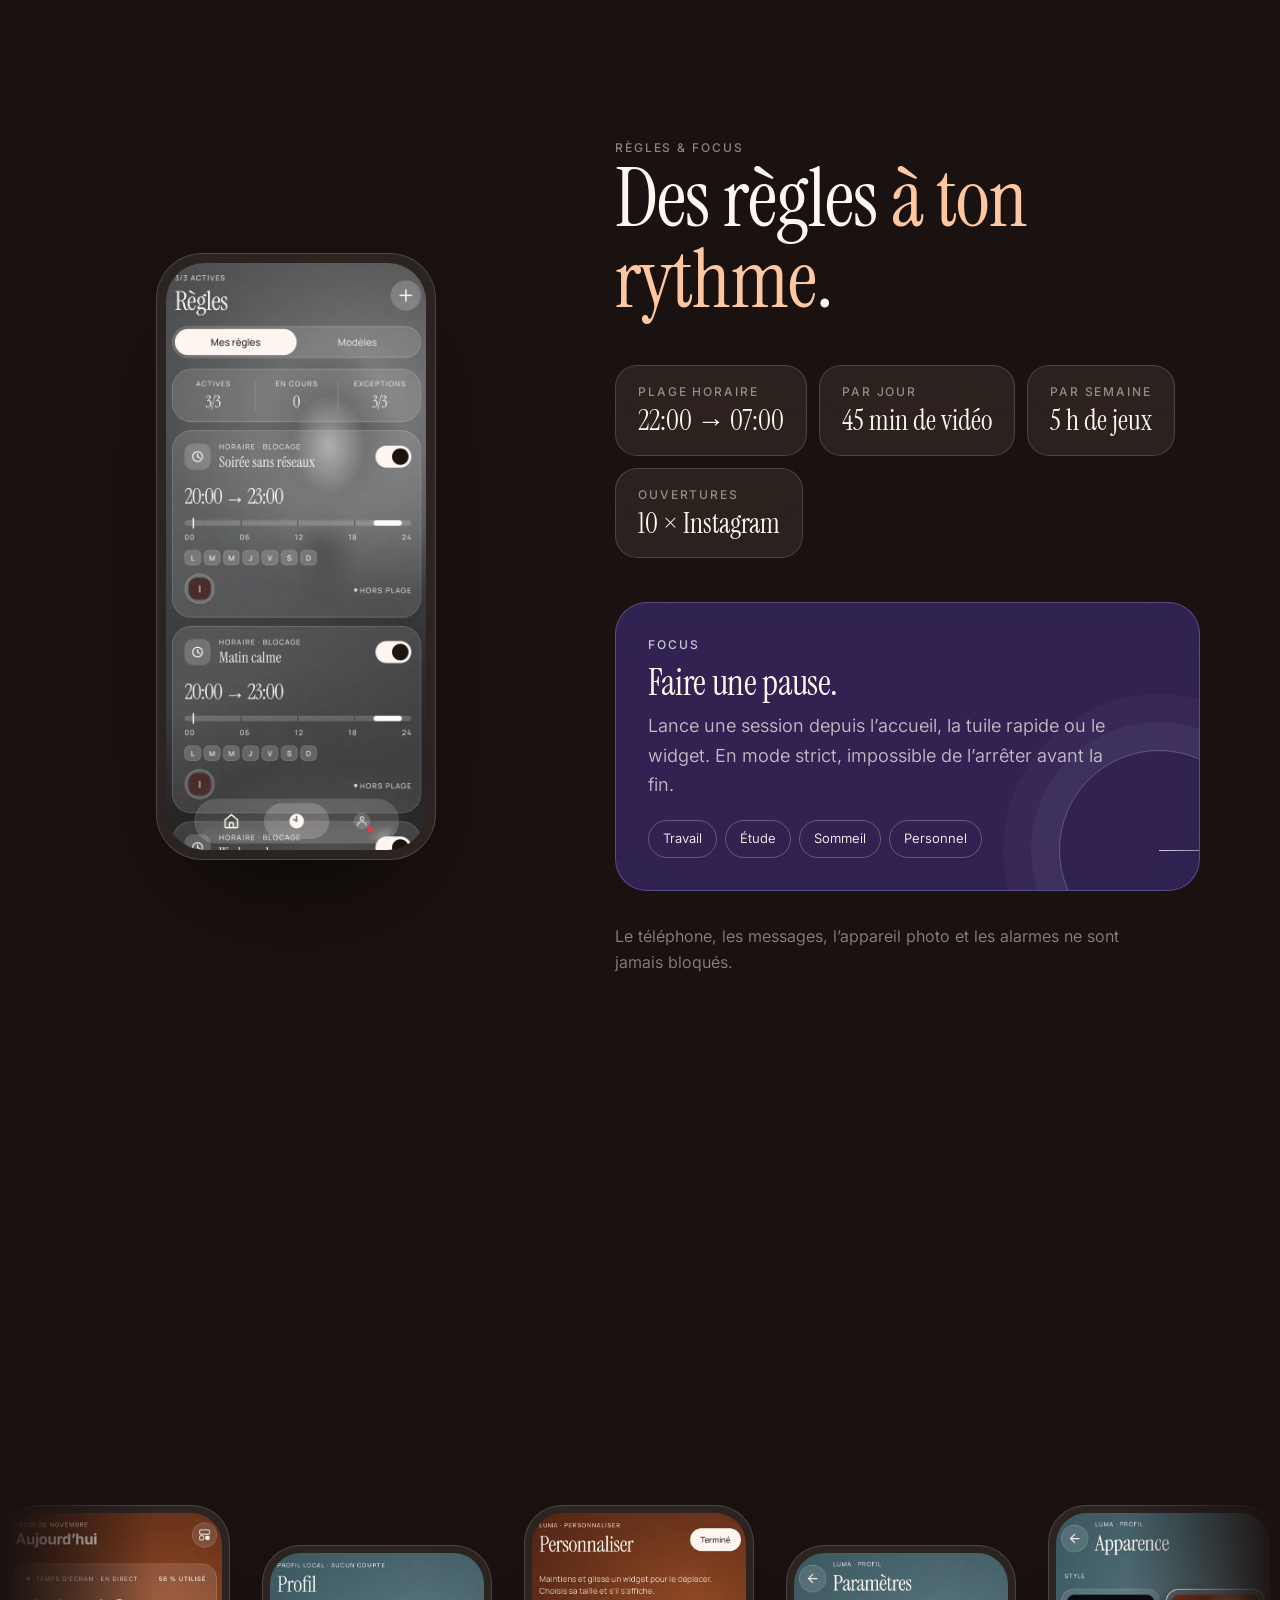
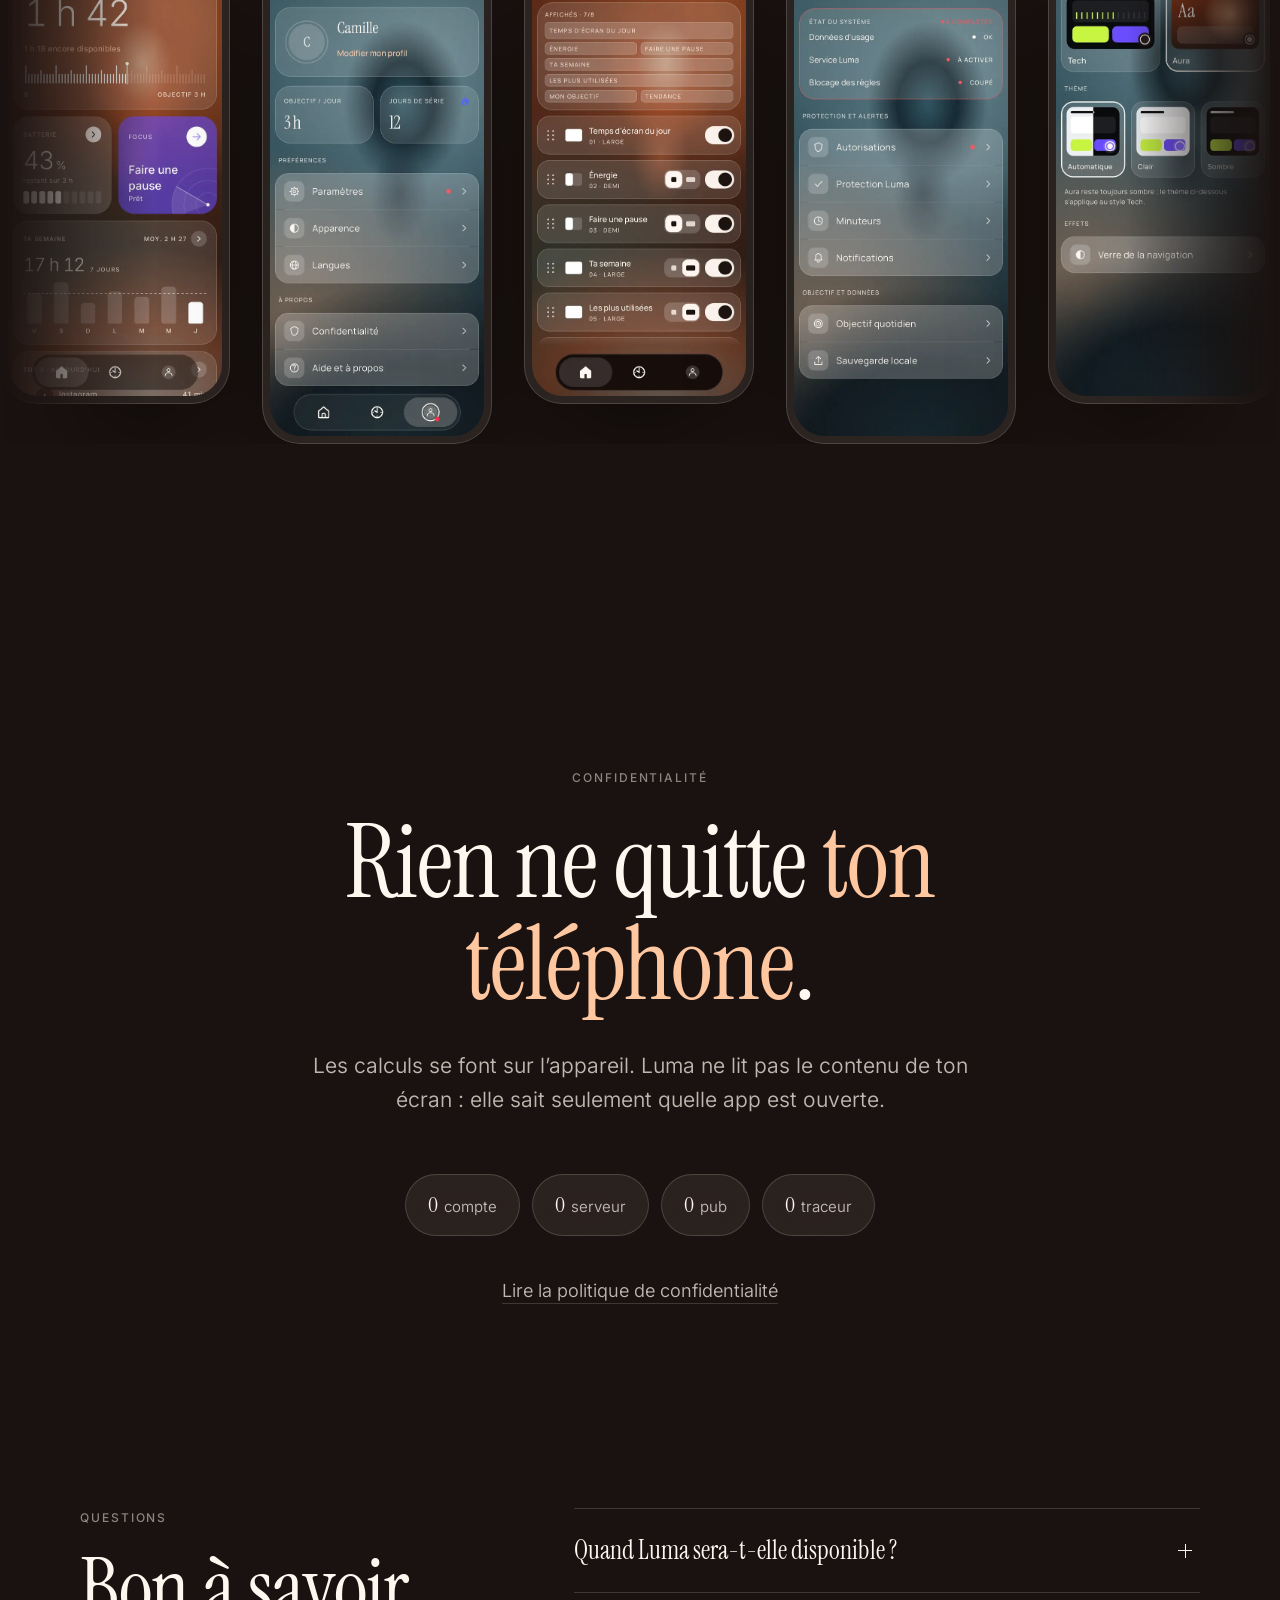
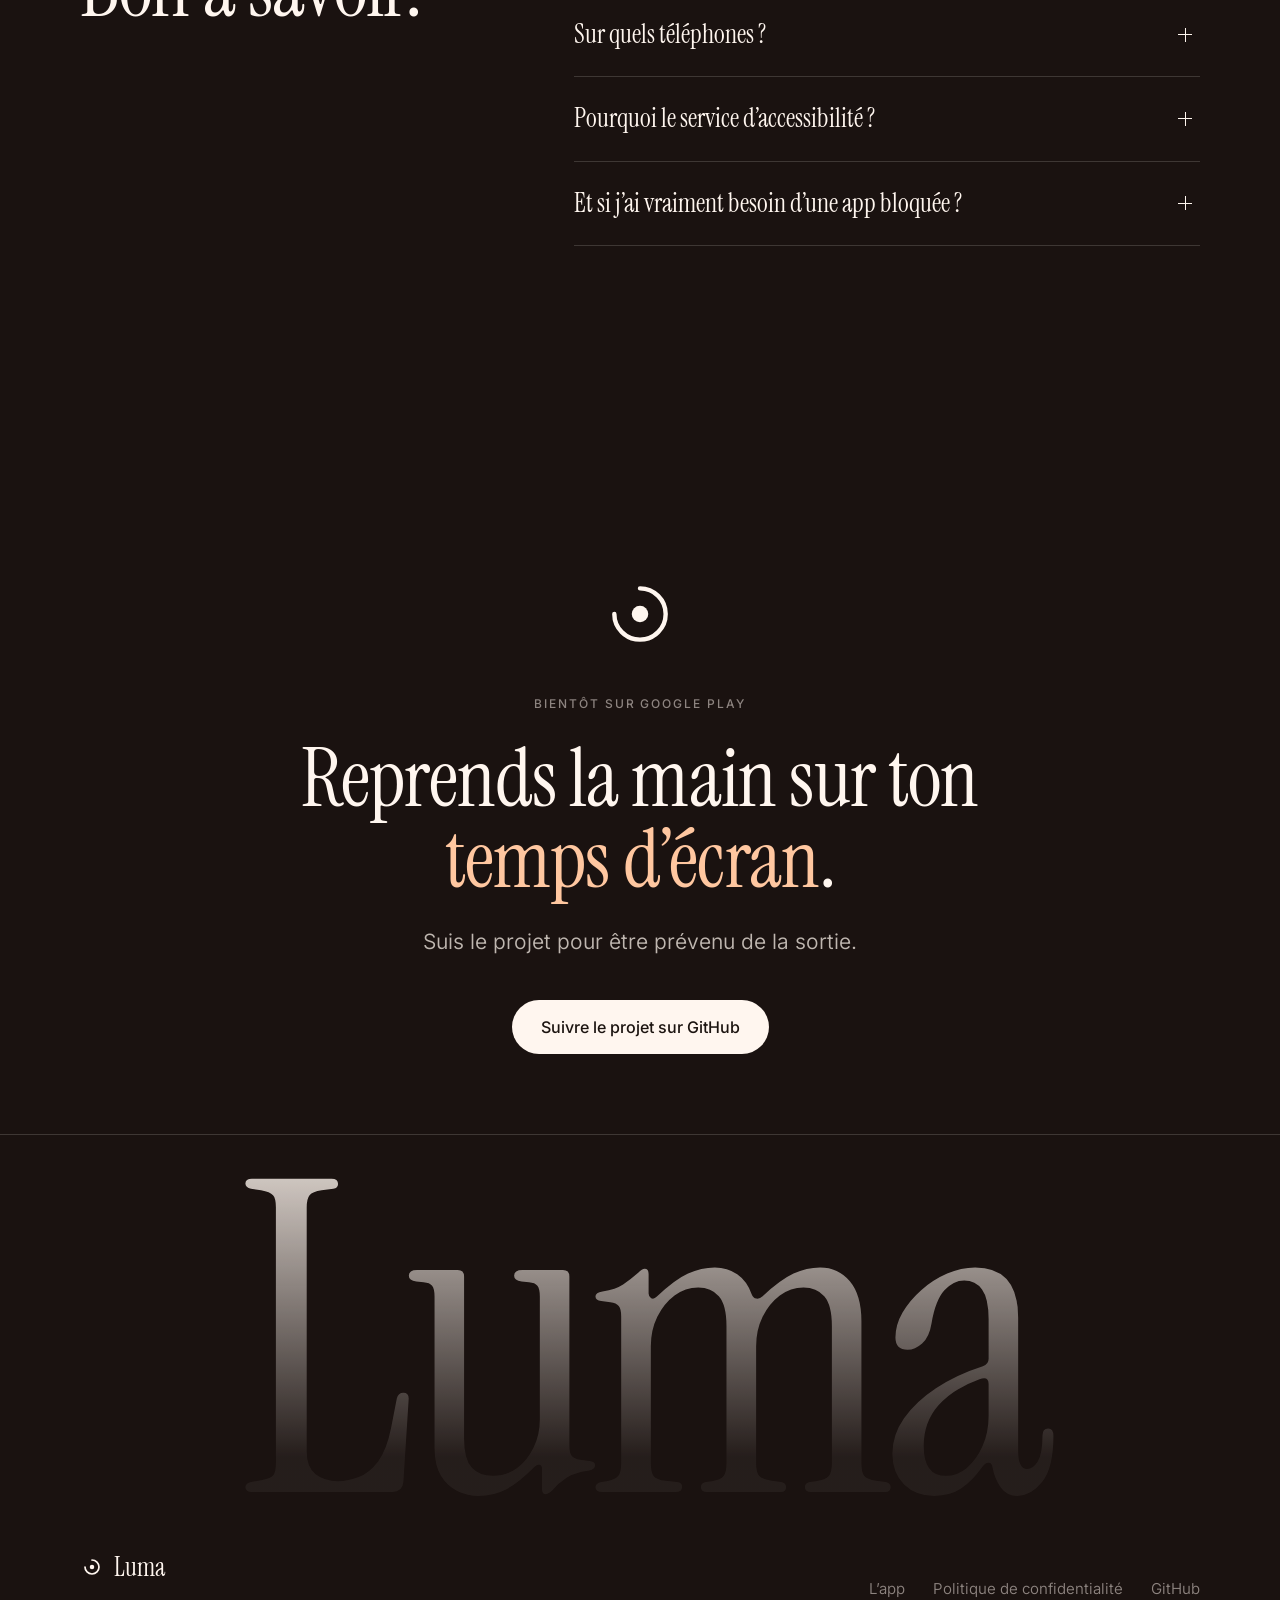
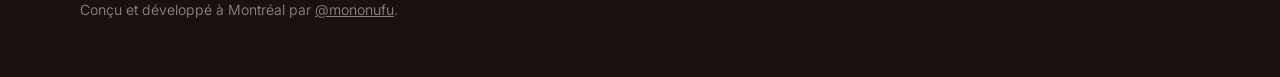
==== commit bd8bd7a7: "Retirer l'étiquette au-dessus du titre Co-Authored-By: Claude Opus 5.5 <noreply@anthropic.com> Claud" ====
--- a/index.html
+++ b/index.html
@@ -43,7 +43,6 @@
     <!-- Héros -->
     <section class="hero" id="top" data-mood="copper">
       <div class="wrap">
-        <p class="label reveal"><span class="dot" aria-hidden="true"></span>Application Android · 100 % locale</p>
         <h1 class="reveal"><span class="sans">Le temps</span> <span class="pill"><img src="assets/img/pill-temps.webp" alt="" width="290" height="130"></span> <span class="sans">qu’il te reste,</span> <em>c’est toi</em> <span class="pill round"><img src="assets/img/pill-pause.webp" alt="" width="200" height="200"></span> qui le décides.</h1>
         <p class="lead reveal">Luma mesure ton vrai temps d’écran et t’aide à le reprendre en main, avec douceur ou avec fermeté.</p>
         <div class="hero-ctas reveal">
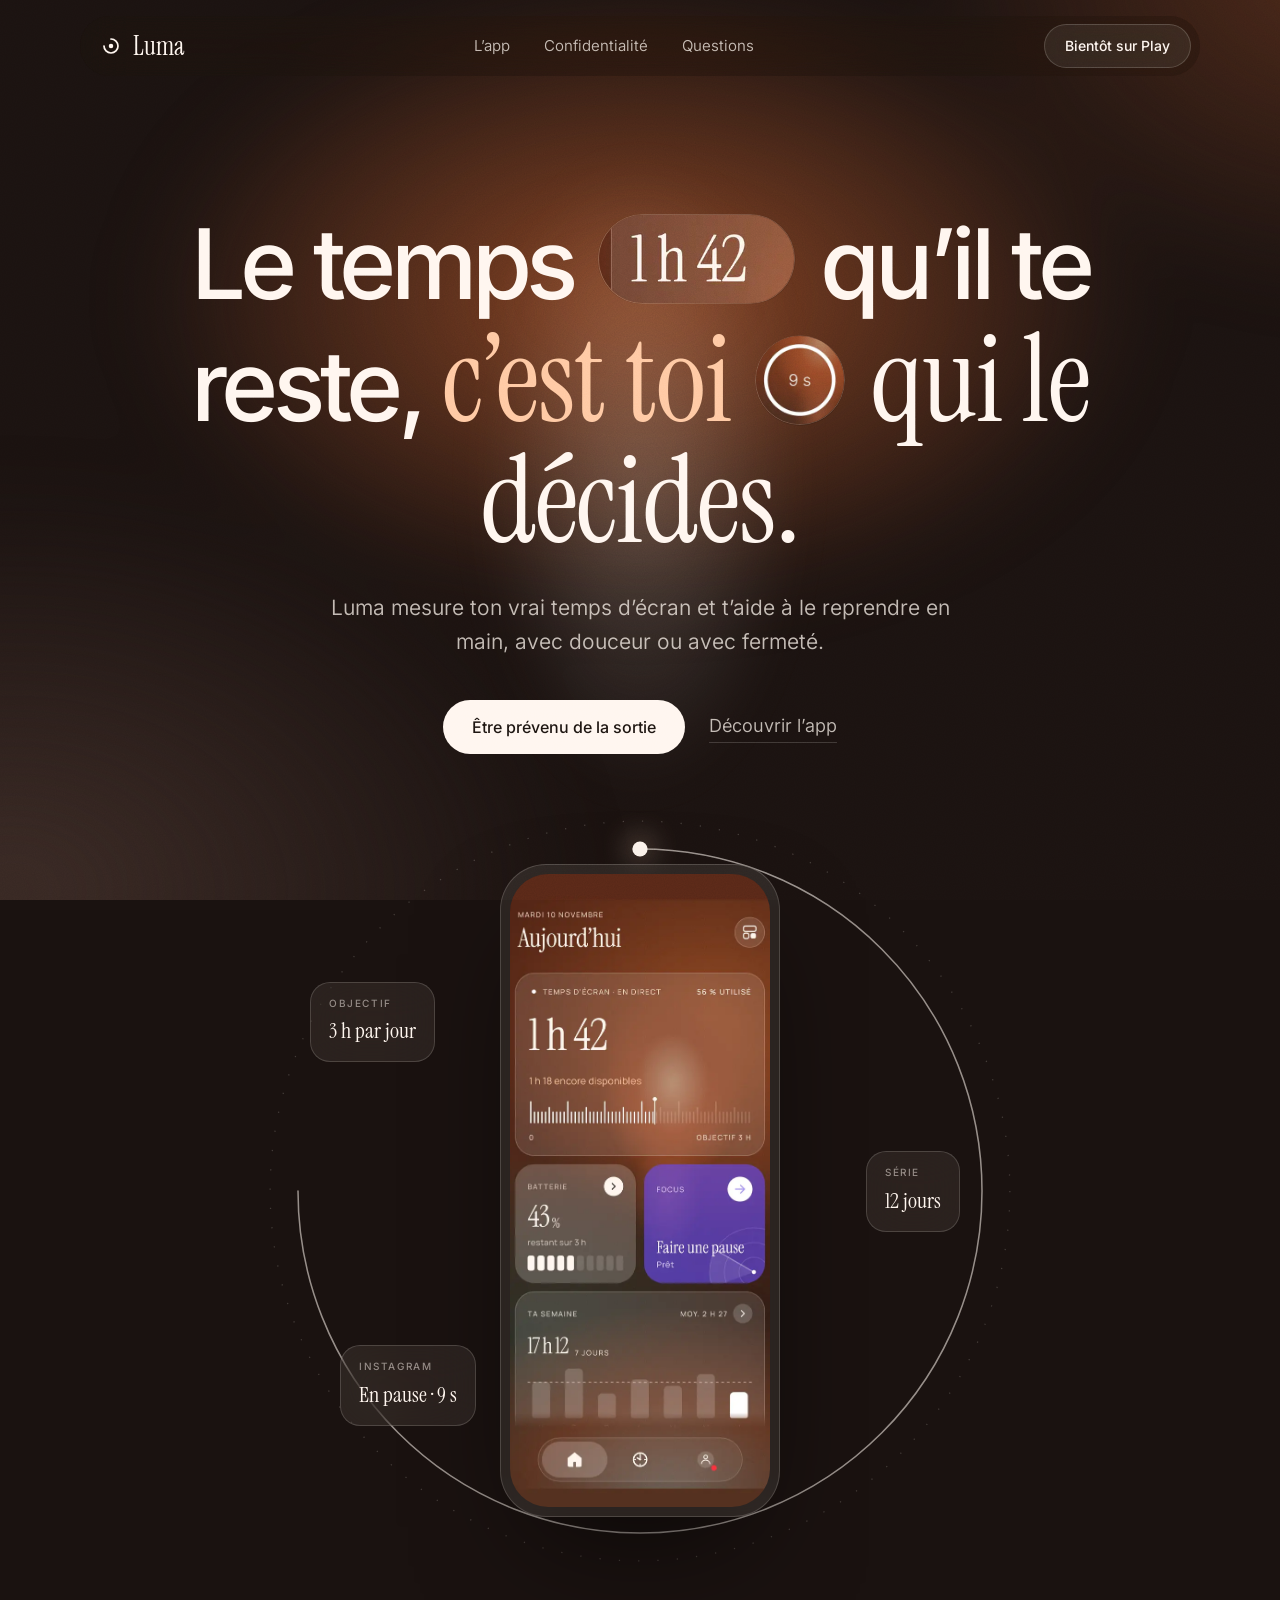
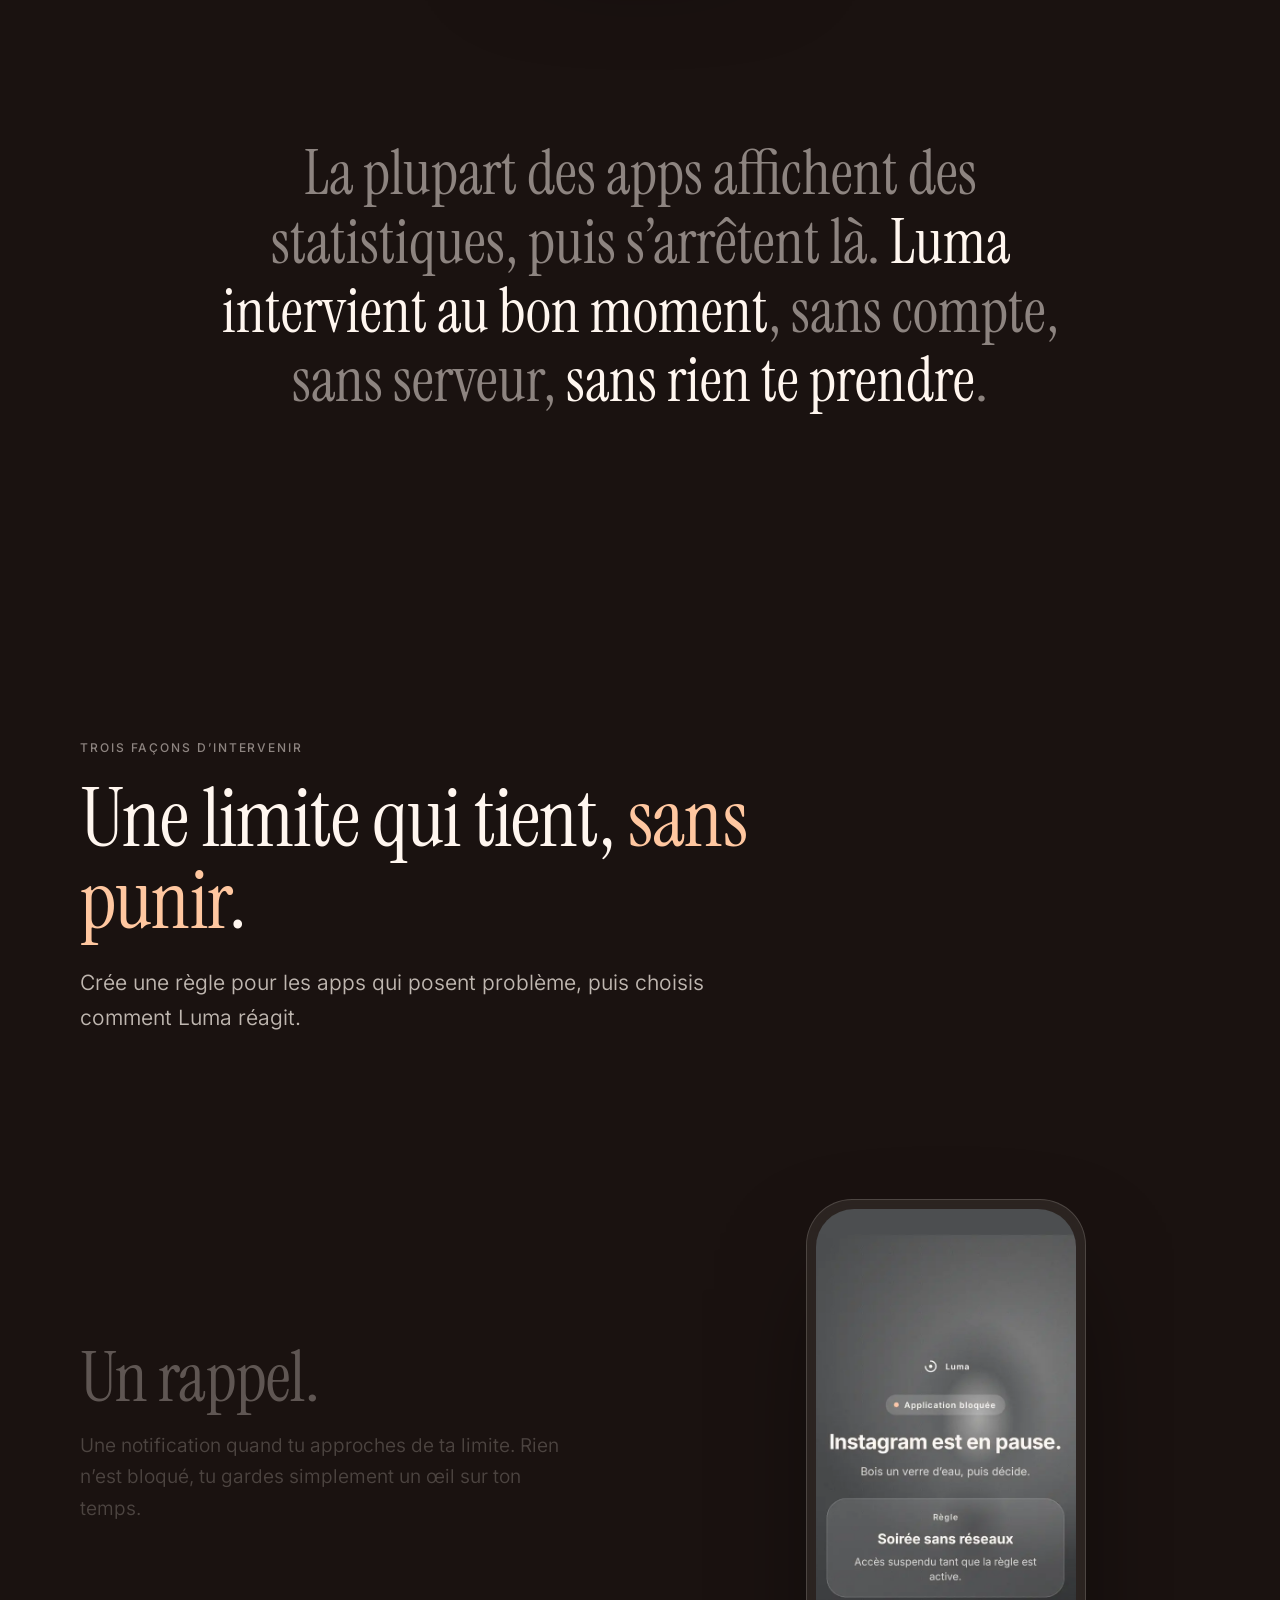
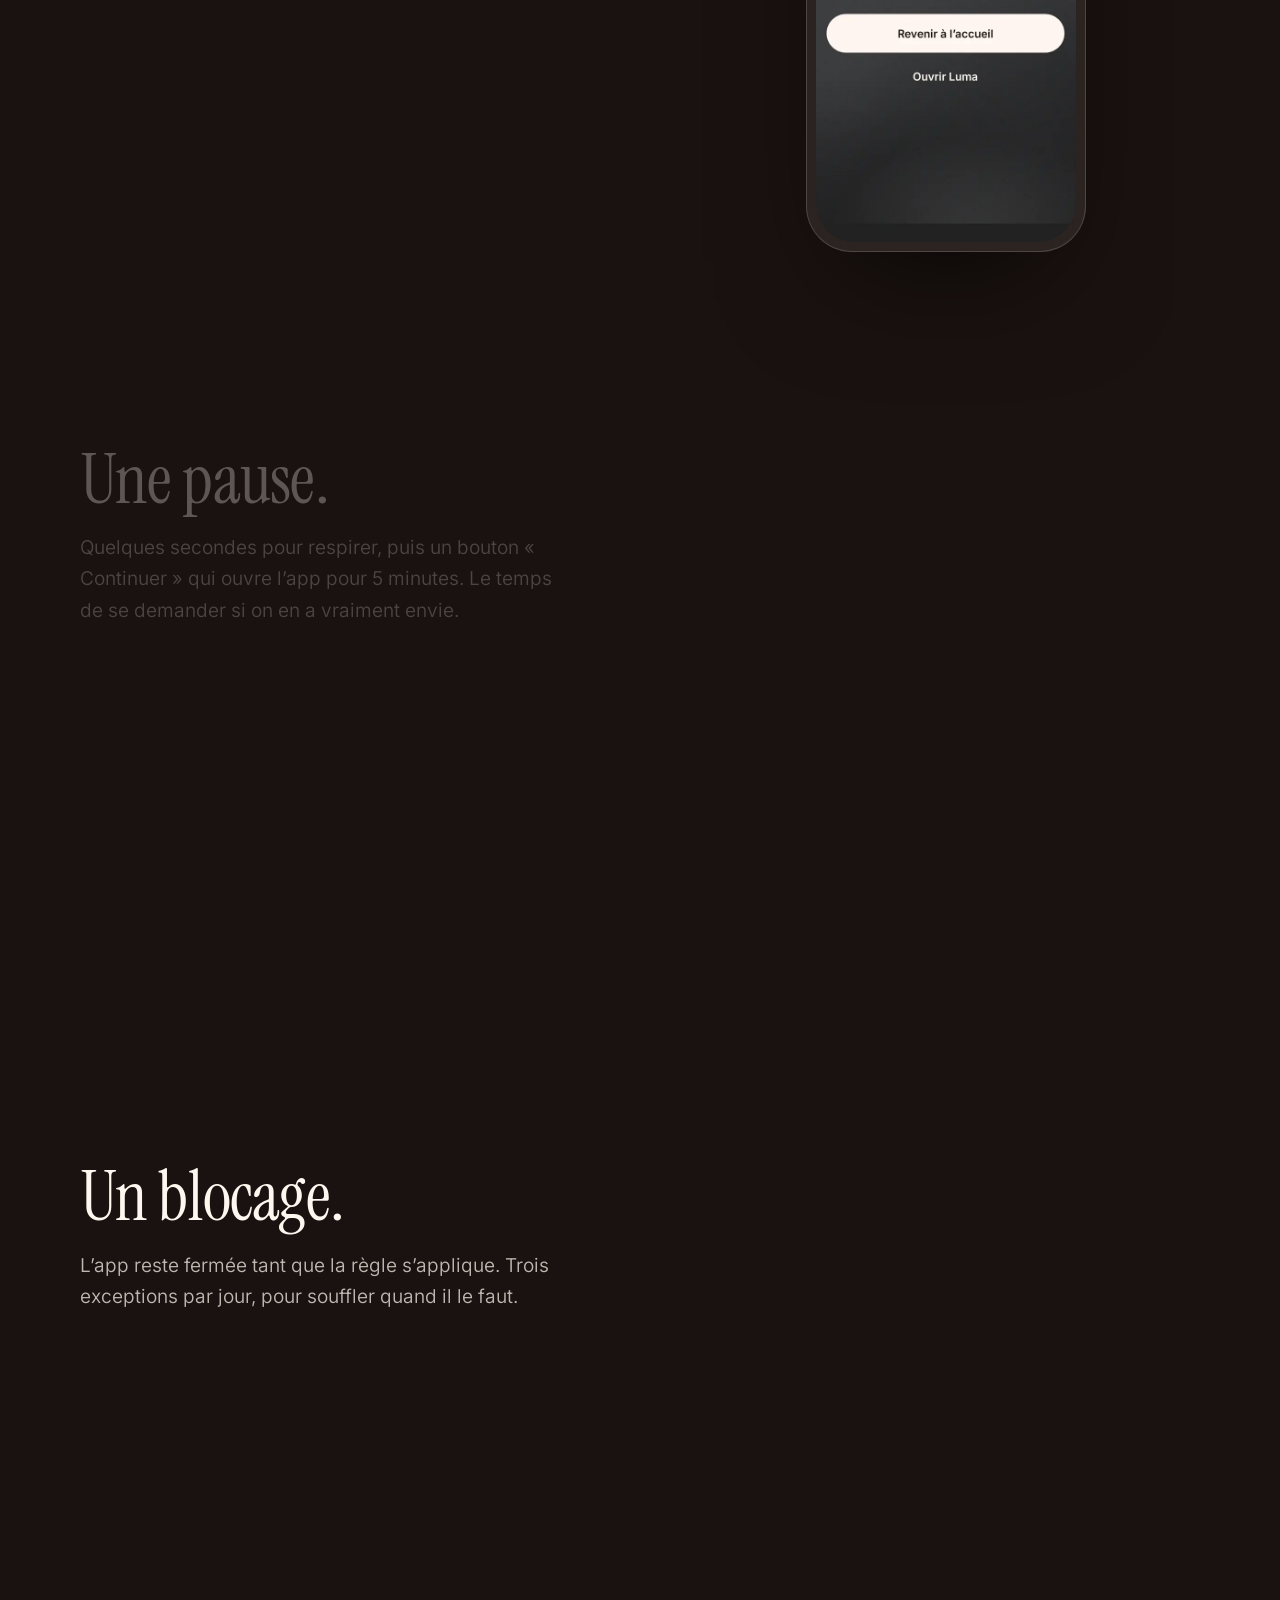
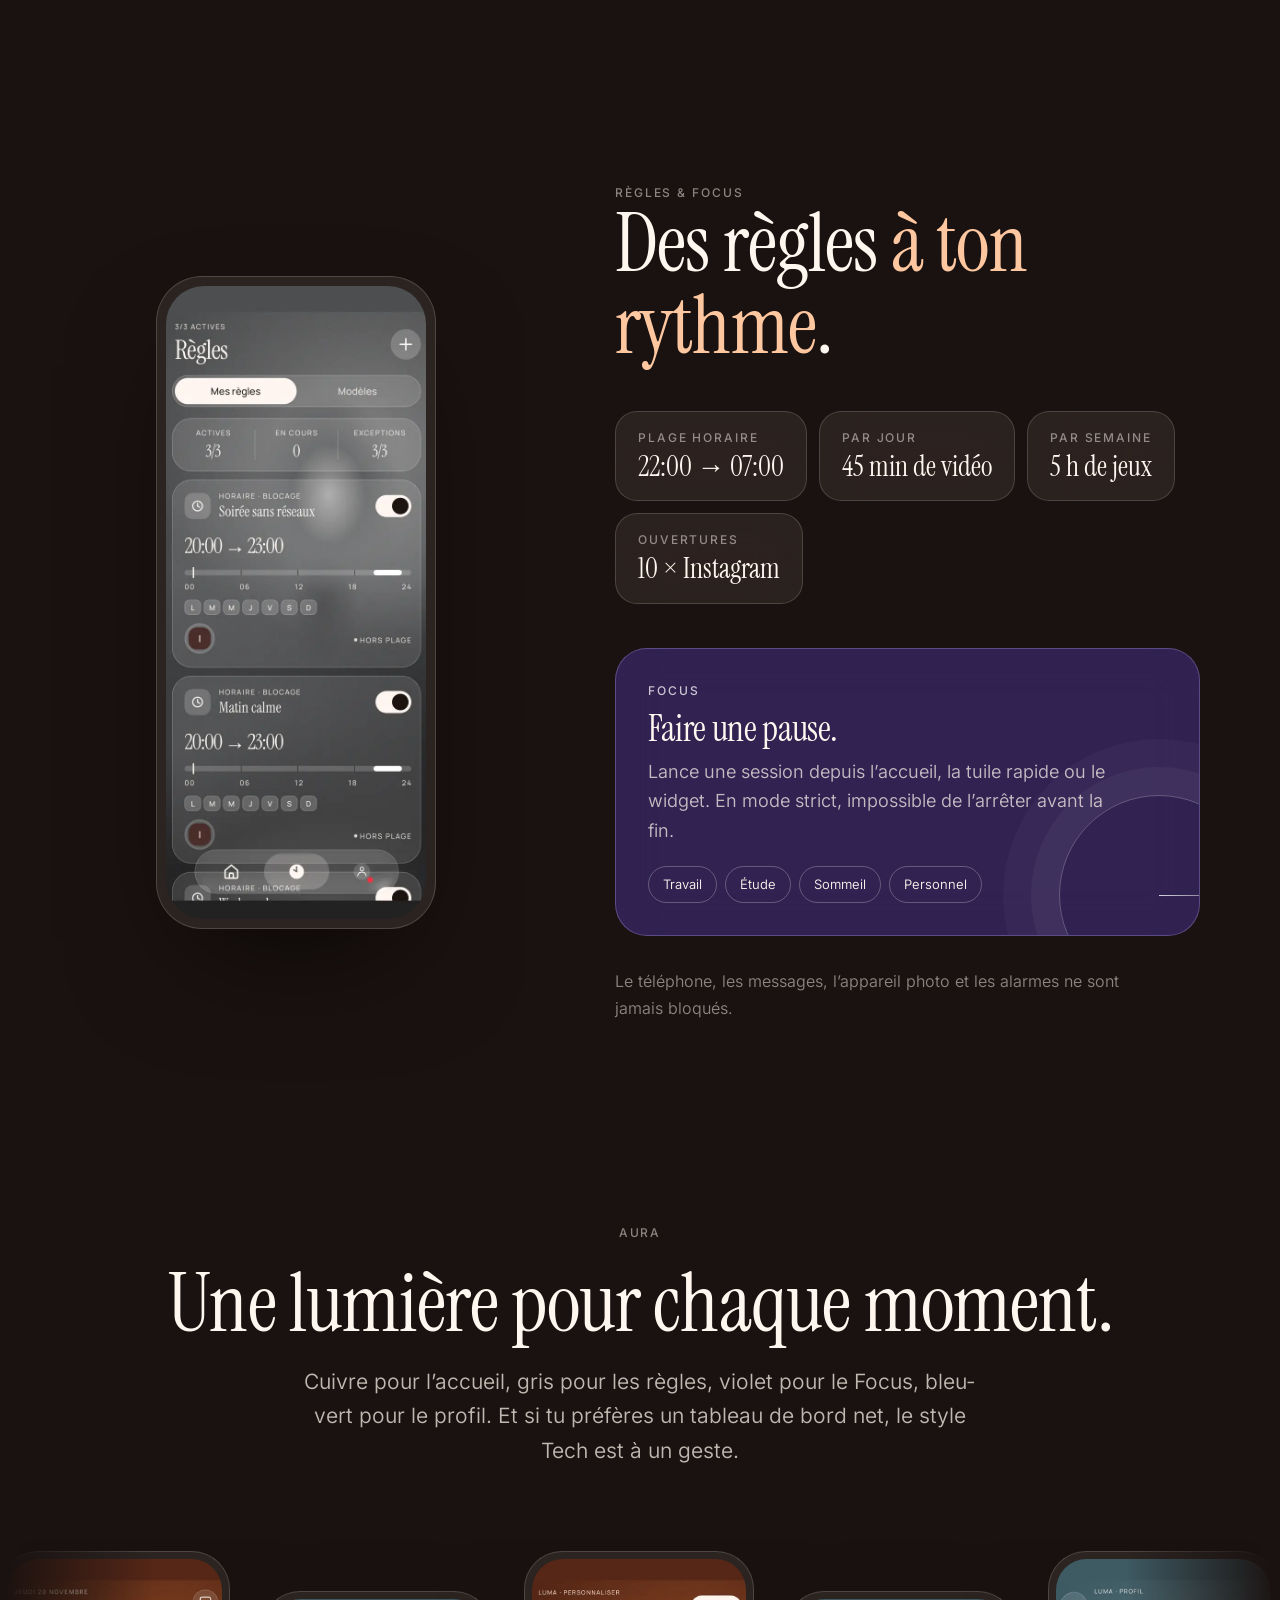
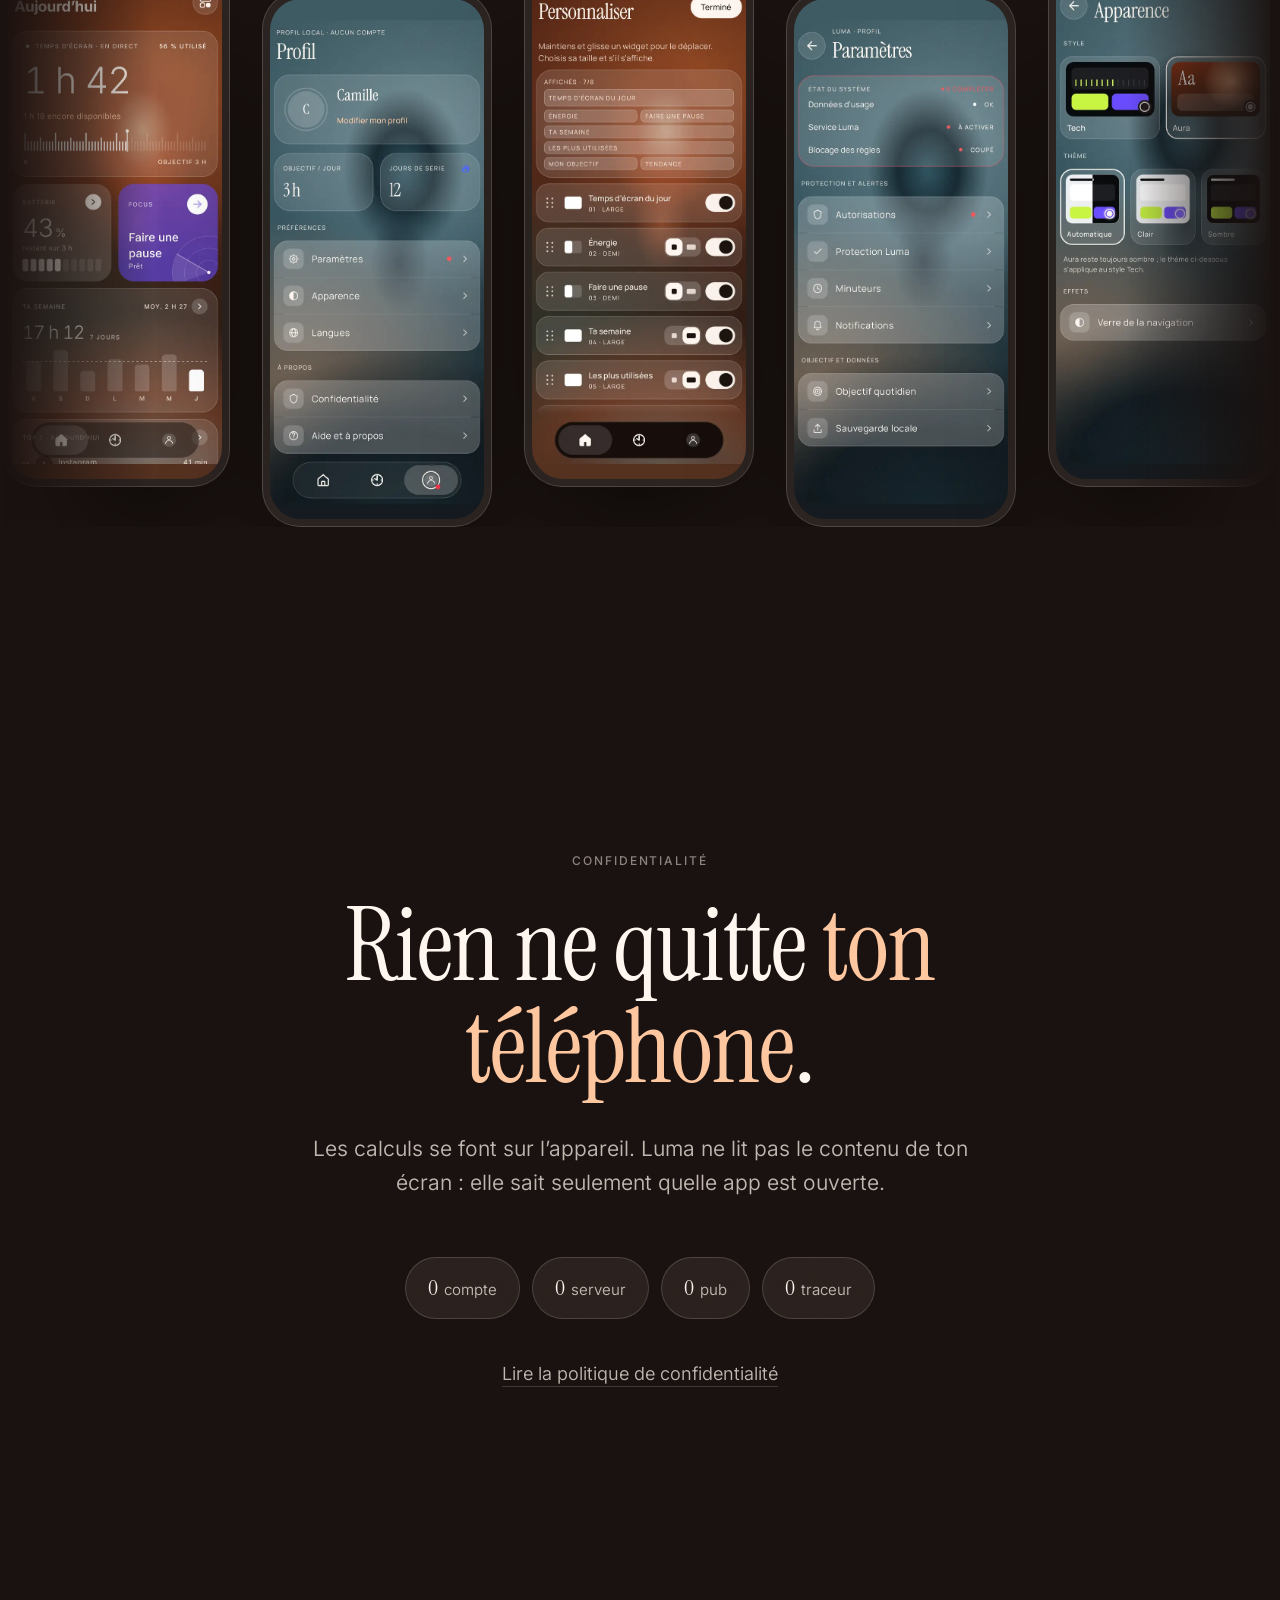
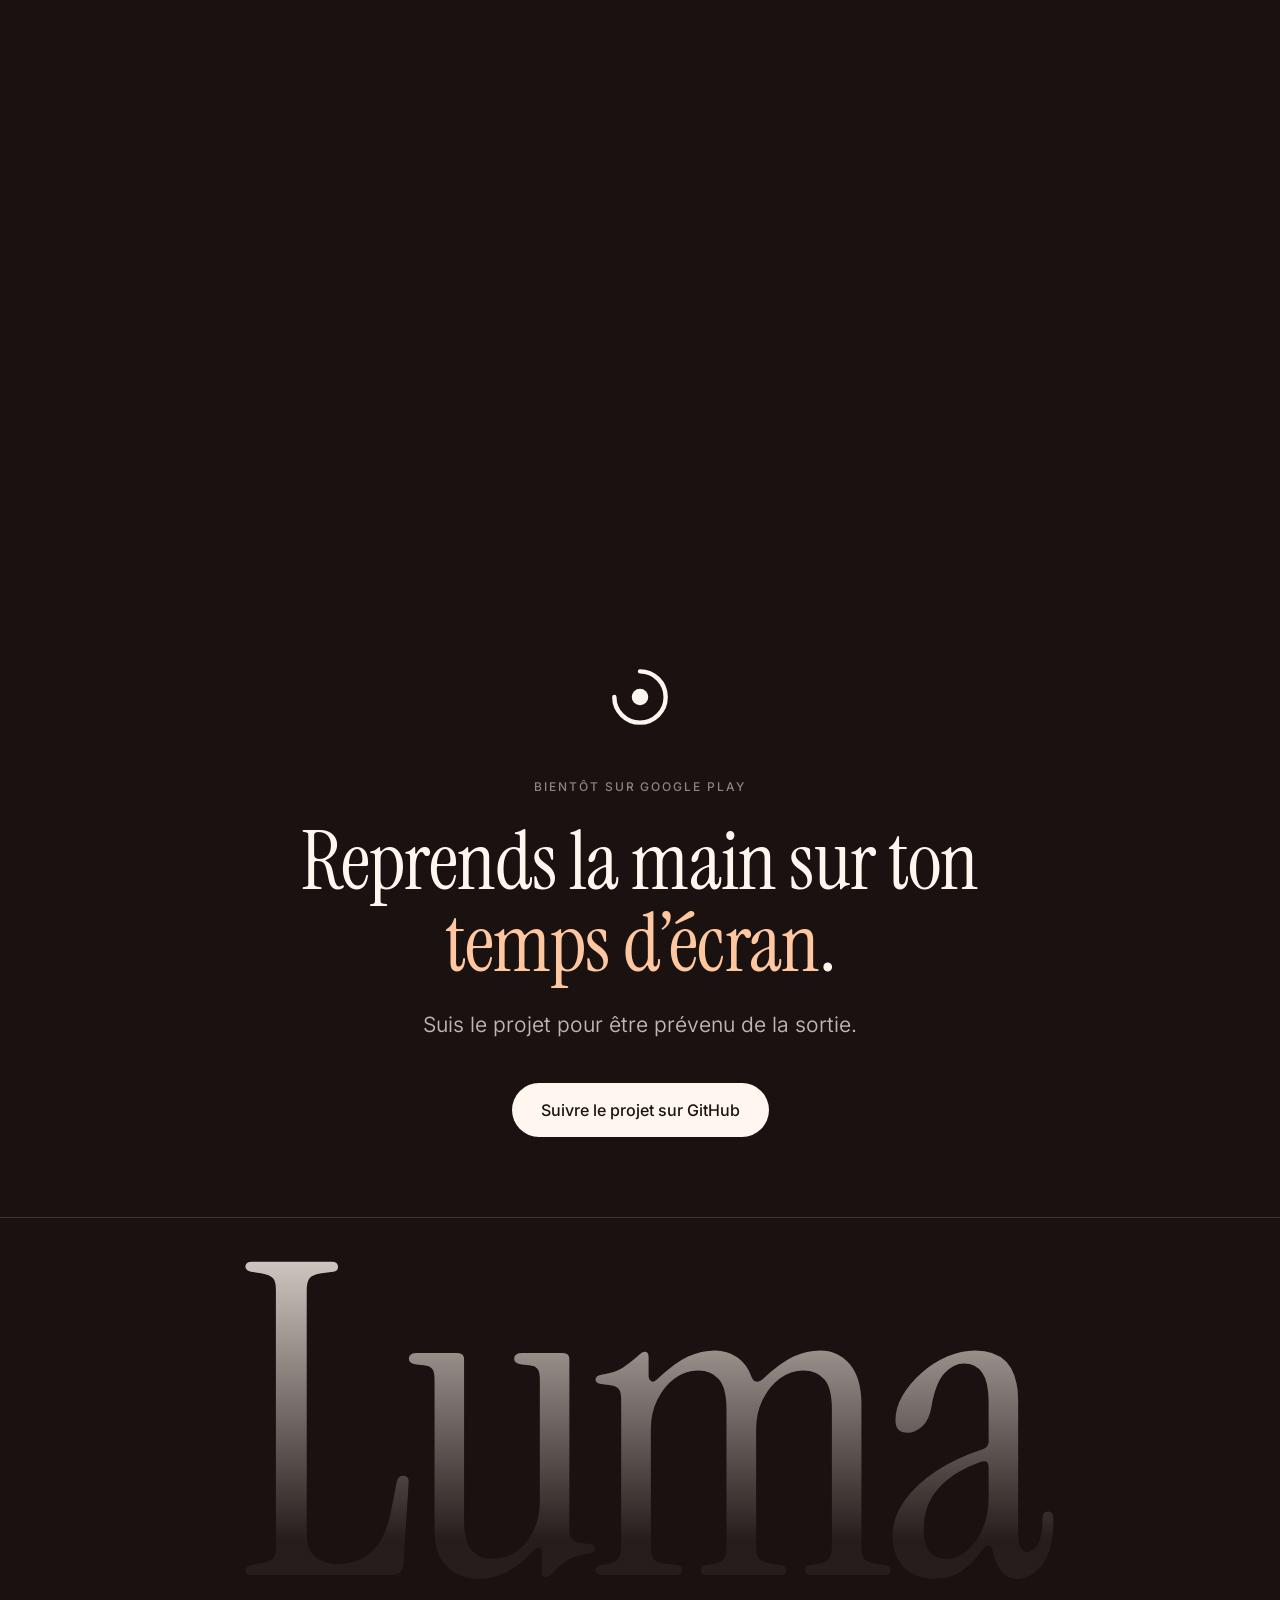
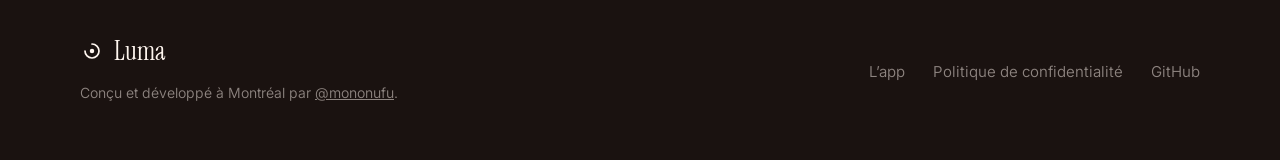
==== commit 5f0d6886: "Laisser de la marge en haut des captures pour que les coins arrondis ne coupent pas le texte Co-Auth" ====
--- a/index.html
+++ b/index.html
@@ -56,7 +56,7 @@
             <path class="arc" d="M300 30 A270 270 0 1 1 30 300"/>
             <g class="spin"><circle class="dot" cx="300" cy="30" r="6"/></g>
           </svg>
-          <div class="phone"><img src="assets/img/aura-accueil-fr.webp" alt="Accueil de Luma en style Aura : 1 h 42 de temps d’écran aujourd’hui, 1 h 18 encore disponibles" width="589" height="1278" fetchpriority="high"></div>
+          <div class="phone"><img src="assets/img/aura-accueil-fr.webp" alt="Accueil de Luma en style Aura : 1 h 42 de temps d’écran aujourd’hui, 1 h 18 encore disponibles" width="589" height="1374" fetchpriority="high"></div>
           <div class="float glass f1" aria-hidden="true"><span class="label">Objectif</span><b>3 h par jour</b></div>
           <div class="float glass f2" aria-hidden="true"><span class="label">Série</span><b>12 jours</b></div>
           <div class="float glass f3" aria-hidden="true"><span class="label">Instagram</span><b>En pause · 9 s</b></div>
@@ -87,9 +87,9 @@
           </ol>
           <div class="sticky-phone">
             <div class="phone stack">
-              <img class="on" src="assets/img/accueil-aura-barre.webp" alt="Accueil : le temps restant sur l’objectif du jour" width="589" height="1278" loading="lazy">
-              <img src="assets/img/pause-friction-aura.webp" alt="Page de pause avec un compte à rebours de 9 secondes" width="589" height="1278" loading="lazy">
-              <img src="assets/img/pause-blocage-aura.webp" alt="Page de blocage : Instagram est en pause" width="589" height="1278" loading="lazy">
+              <img class="on" src="assets/img/accueil-aura-barre.webp" alt="Accueil : le temps restant sur l’objectif du jour" width="589" height="1374" loading="lazy">
+              <img src="assets/img/pause-friction-aura.webp" alt="Page de pause avec un compte à rebours de 9 secondes" width="589" height="1374" loading="lazy">
+              <img src="assets/img/pause-blocage-aura.webp" alt="Page de blocage : Instagram est en pause" width="589" height="1374" loading="lazy">
             </div>
           </div>
         </div>
@@ -118,7 +118,7 @@
           <p class="note">Le téléphone, les messages, l’appareil photo et les alarmes ne sont jamais bloqués.</p>
         </div>
         <div class="reveal">
-          <div class="phone"><img src="assets/img/aura-regles-fr.webp" alt="Liste des règles en style Aura : Soirée sans réseaux, de 20:00 à 23:00, avec sa frise de 24 heures" width="589" height="1278" loading="lazy"></div>
+          <div class="phone"><img src="assets/img/aura-regles-fr.webp" alt="Liste des règles en style Aura : Soirée sans réseaux, de 20:00 à 23:00, avec sa frise de 24 heures" width="589" height="1374" loading="lazy"></div>
         </div>
       </div>
     </section>
@@ -132,17 +132,17 @@
       </div>
       <div class="marquee" aria-label="Captures de l’application">
         <div class="marquee-track">
-          <div class="phone"><img src="assets/img/accueil-aura-barre.webp" alt="Accueil" width="589" height="1278" loading="lazy"></div>
-          <div class="phone"><img src="assets/img/aura-profil-fr.webp" alt="Profil" width="589" height="1278" loading="lazy"></div>
-          <div class="phone"><img src="assets/img/aura-personnaliser-fr.webp" alt="Personnaliser l’accueil" width="589" height="1278" loading="lazy"></div>
-          <div class="phone"><img src="assets/img/aura-parametres-fr.webp" alt="Paramètres" width="589" height="1278" loading="lazy"></div>
-          <div class="phone"><img src="assets/img/aura-apparence-fr.webp" alt="Apparence" width="589" height="1278" loading="lazy"></div>
+          <div class="phone"><img src="assets/img/accueil-aura-barre.webp" alt="Accueil" width="589" height="1374" loading="lazy"></div>
+          <div class="phone"><img src="assets/img/aura-profil-fr.webp" alt="Profil" width="589" height="1374" loading="lazy"></div>
+          <div class="phone"><img src="assets/img/aura-personnaliser-fr.webp" alt="Personnaliser l’accueil" width="589" height="1374" loading="lazy"></div>
+          <div class="phone"><img src="assets/img/aura-parametres-fr.webp" alt="Paramètres" width="589" height="1374" loading="lazy"></div>
+          <div class="phone"><img src="assets/img/aura-apparence-fr.webp" alt="Apparence" width="589" height="1374" loading="lazy"></div>
           <!-- Copie pour une boucle continue -->
-          <div class="phone" aria-hidden="true"><img src="assets/img/accueil-aura-barre.webp" alt="" width="589" height="1278" loading="lazy"></div>
-          <div class="phone" aria-hidden="true"><img src="assets/img/aura-profil-fr.webp" alt="" width="589" height="1278" loading="lazy"></div>
-          <div class="phone" aria-hidden="true"><img src="assets/img/aura-personnaliser-fr.webp" alt="" width="589" height="1278" loading="lazy"></div>
-          <div class="phone" aria-hidden="true"><img src="assets/img/aura-parametres-fr.webp" alt="" width="589" height="1278" loading="lazy"></div>
-          <div class="phone" aria-hidden="true"><img src="assets/img/aura-apparence-fr.webp" alt="" width="589" height="1278" loading="lazy"></div>
+          <div class="phone" aria-hidden="true"><img src="assets/img/accueil-aura-barre.webp" alt="" width="589" height="1374" loading="lazy"></div>
+          <div class="phone" aria-hidden="true"><img src="assets/img/aura-profil-fr.webp" alt="" width="589" height="1374" loading="lazy"></div>
+          <div class="phone" aria-hidden="true"><img src="assets/img/aura-personnaliser-fr.webp" alt="" width="589" height="1374" loading="lazy"></div>
+          <div class="phone" aria-hidden="true"><img src="assets/img/aura-parametres-fr.webp" alt="" width="589" height="1374" loading="lazy"></div>
+          <div class="phone" aria-hidden="true"><img src="assets/img/aura-apparence-fr.webp" alt="" width="589" height="1374" loading="lazy"></div>
         </div>
       </div>
     </section>
--- a/assets/css/style.css
+++ b/assets/css/style.css
@@ -158,7 +158,7 @@
 @keyframes spin { to { transform: rotate(360deg); } }
 
 .phone {
-  position: relative; width: min(280px, 62vw); aspect-ratio: 589 / 1278;
+  position: relative; width: min(280px, 62vw); aspect-ratio: 589 / 1374;
   border-radius: 46px; padding: 9px;
   background: rgba(255, 246, 239, .08); border: 1px solid var(--glass-line);
   backdrop-filter: blur(20px); -webkit-backdrop-filter: blur(20px);
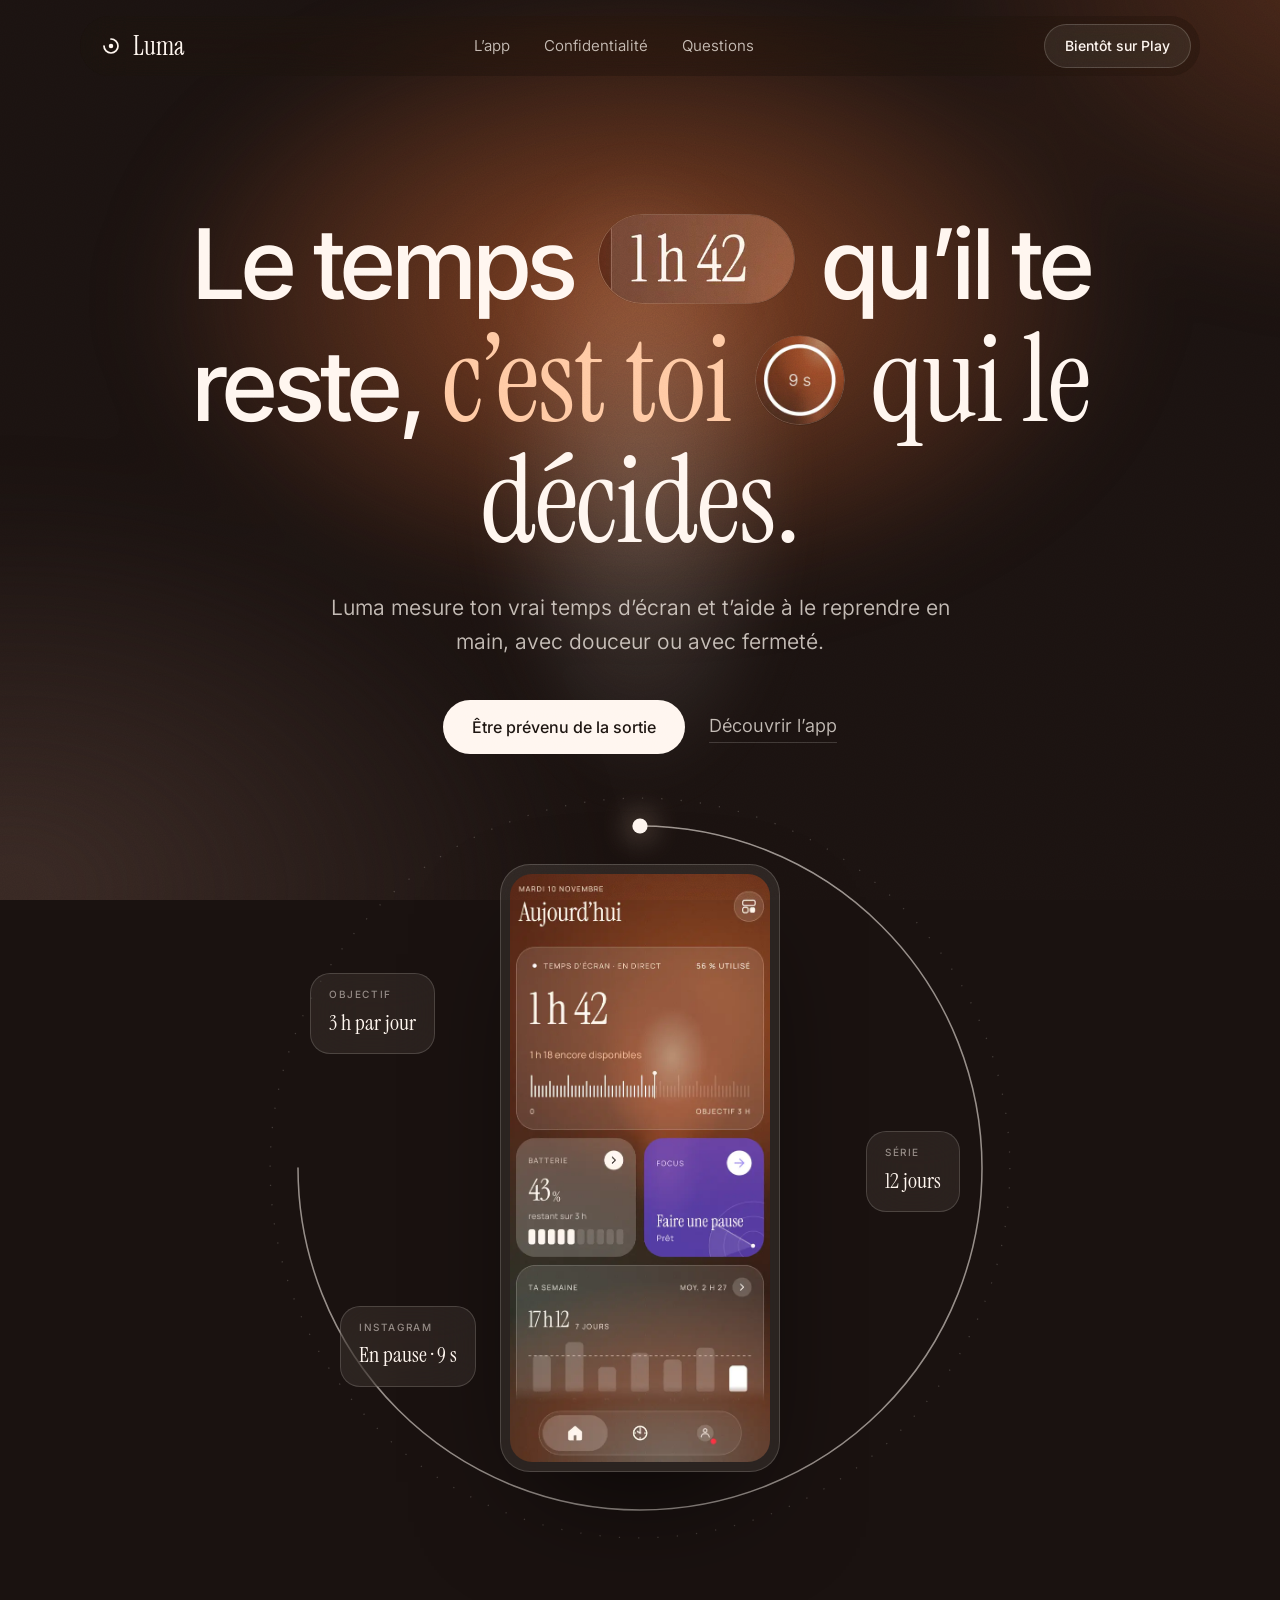
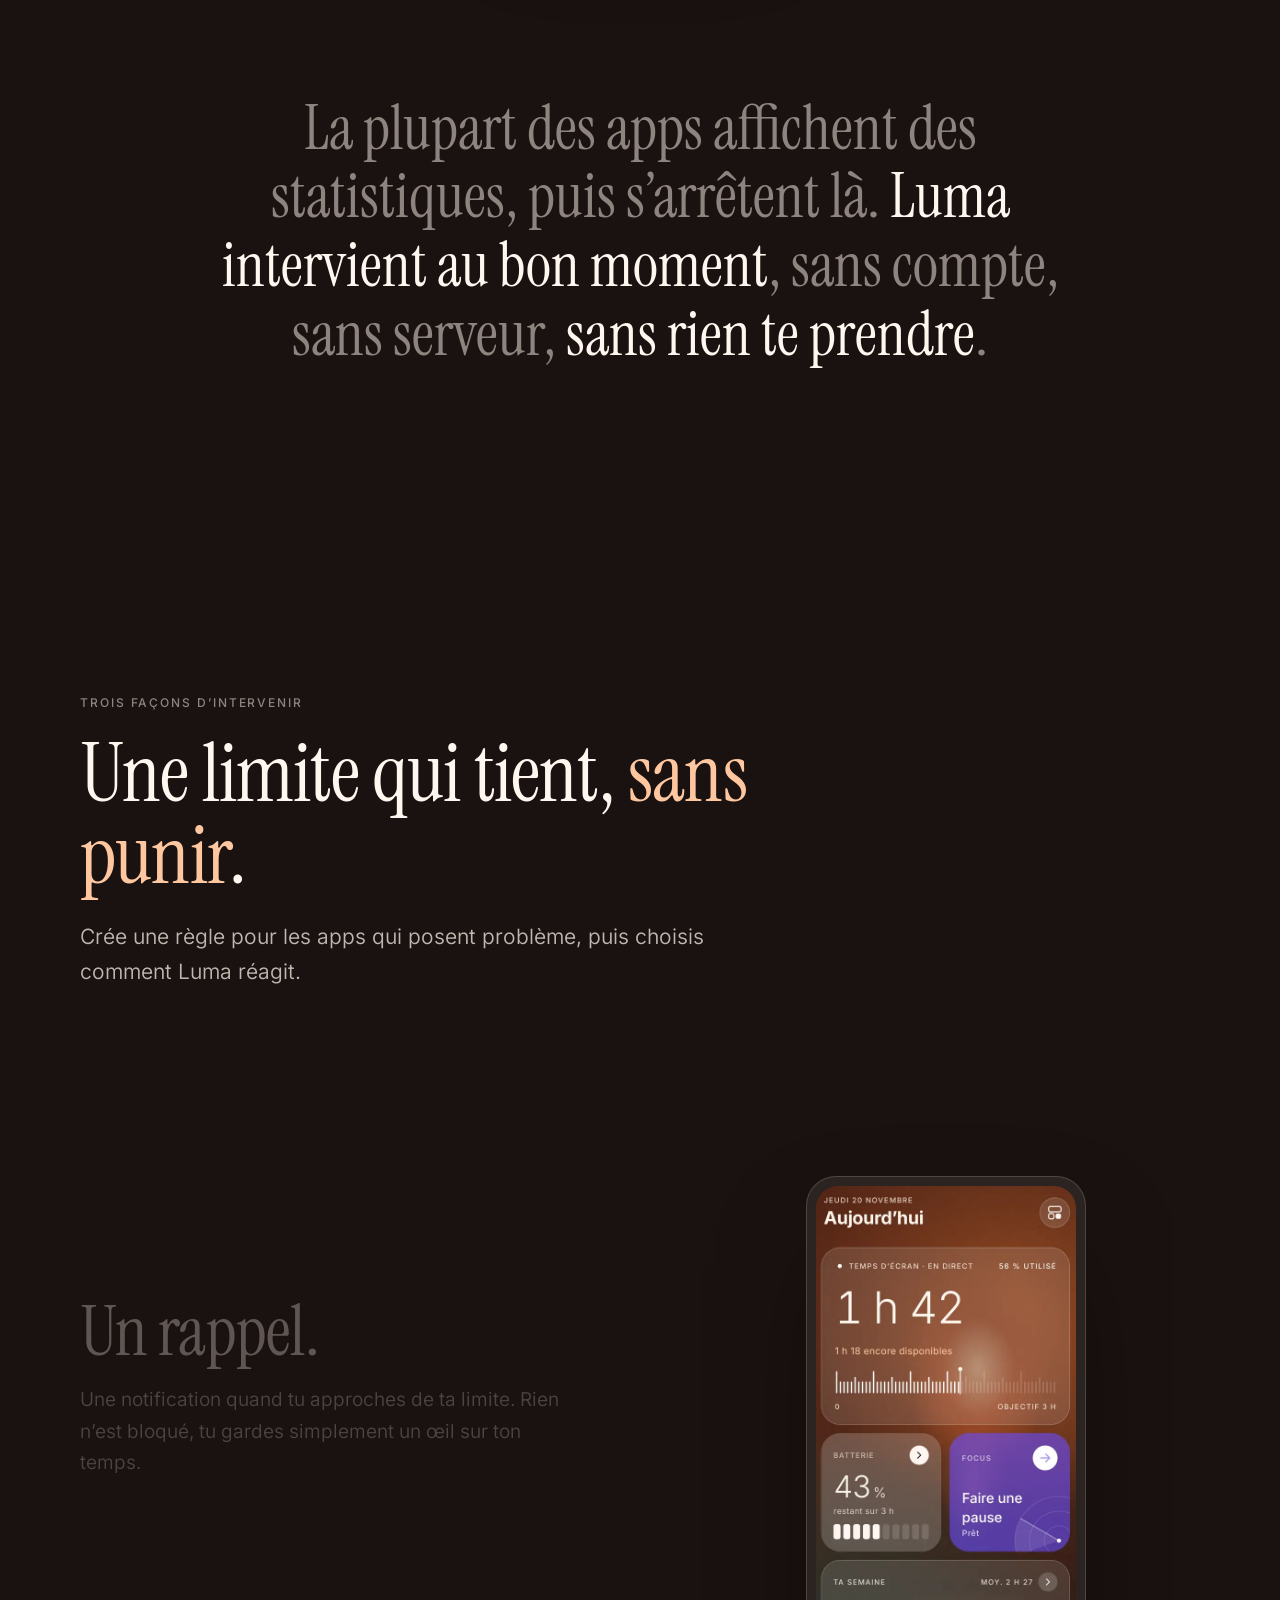
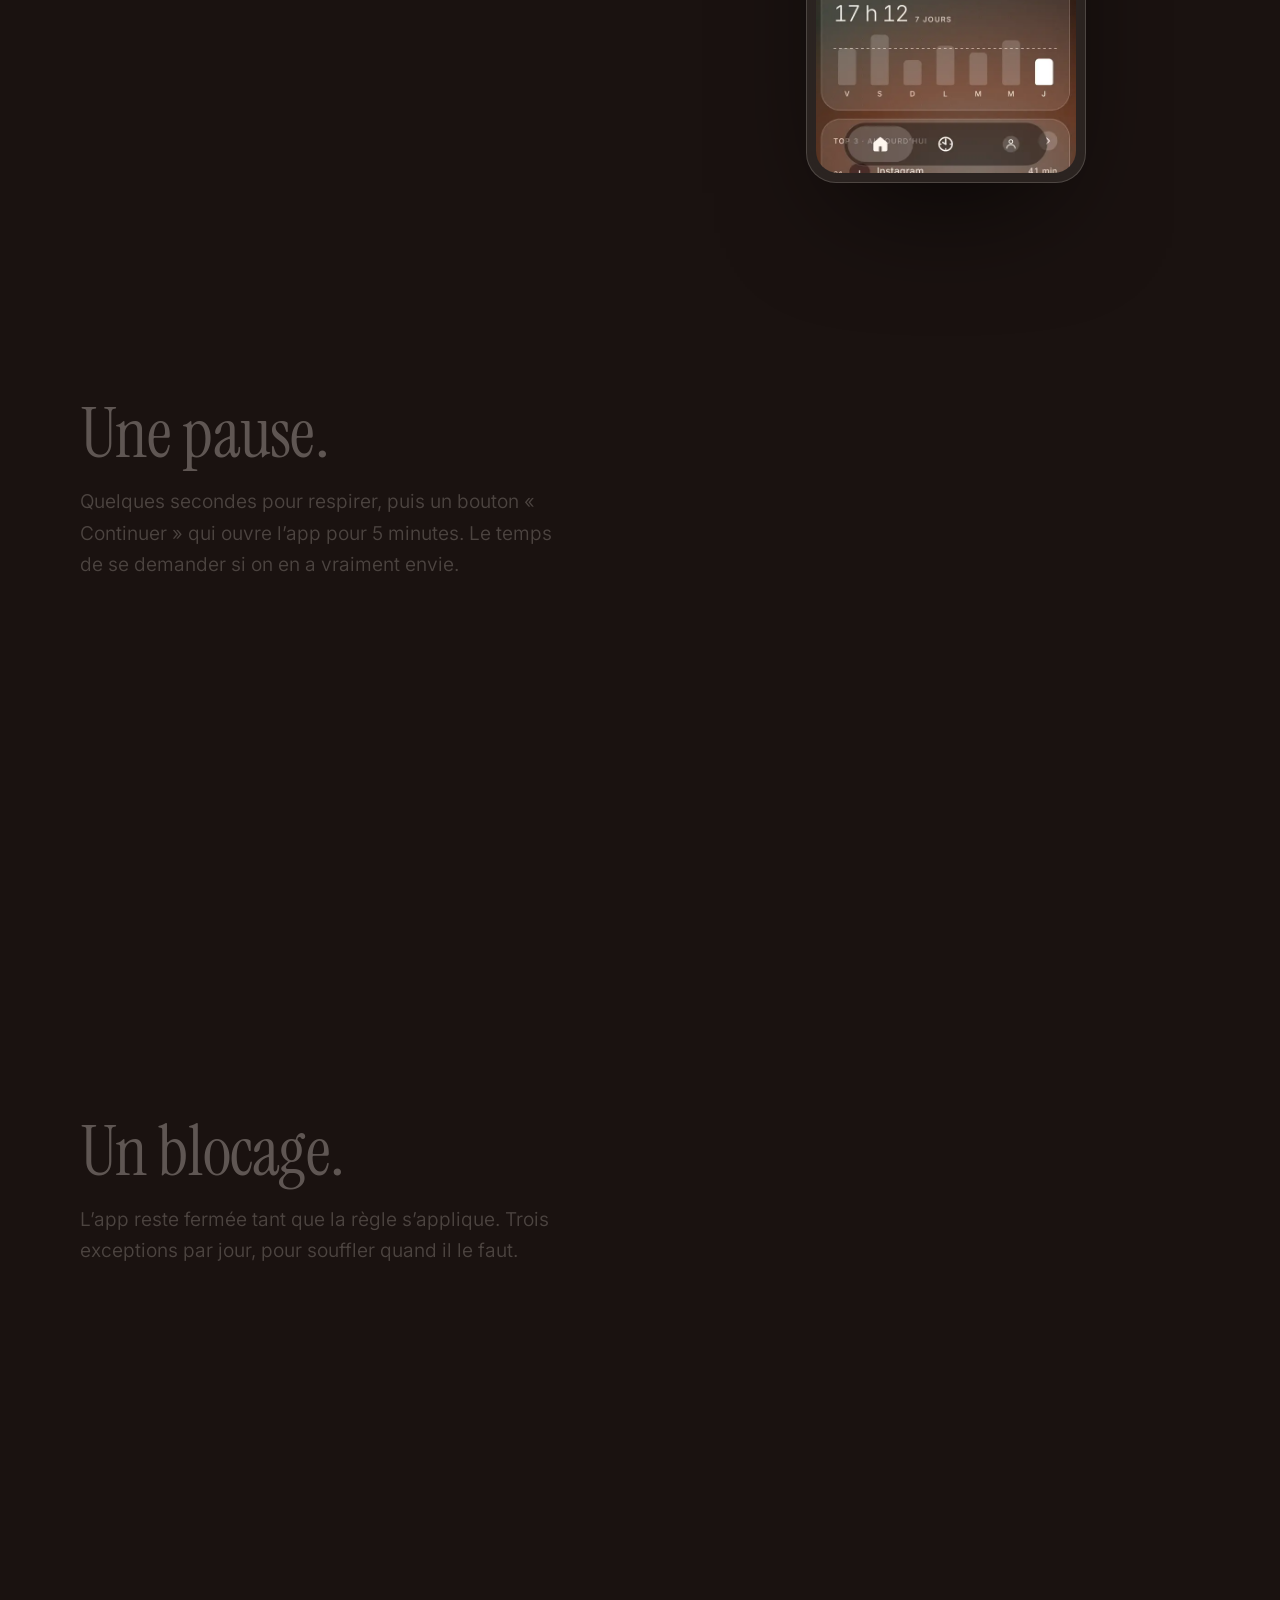
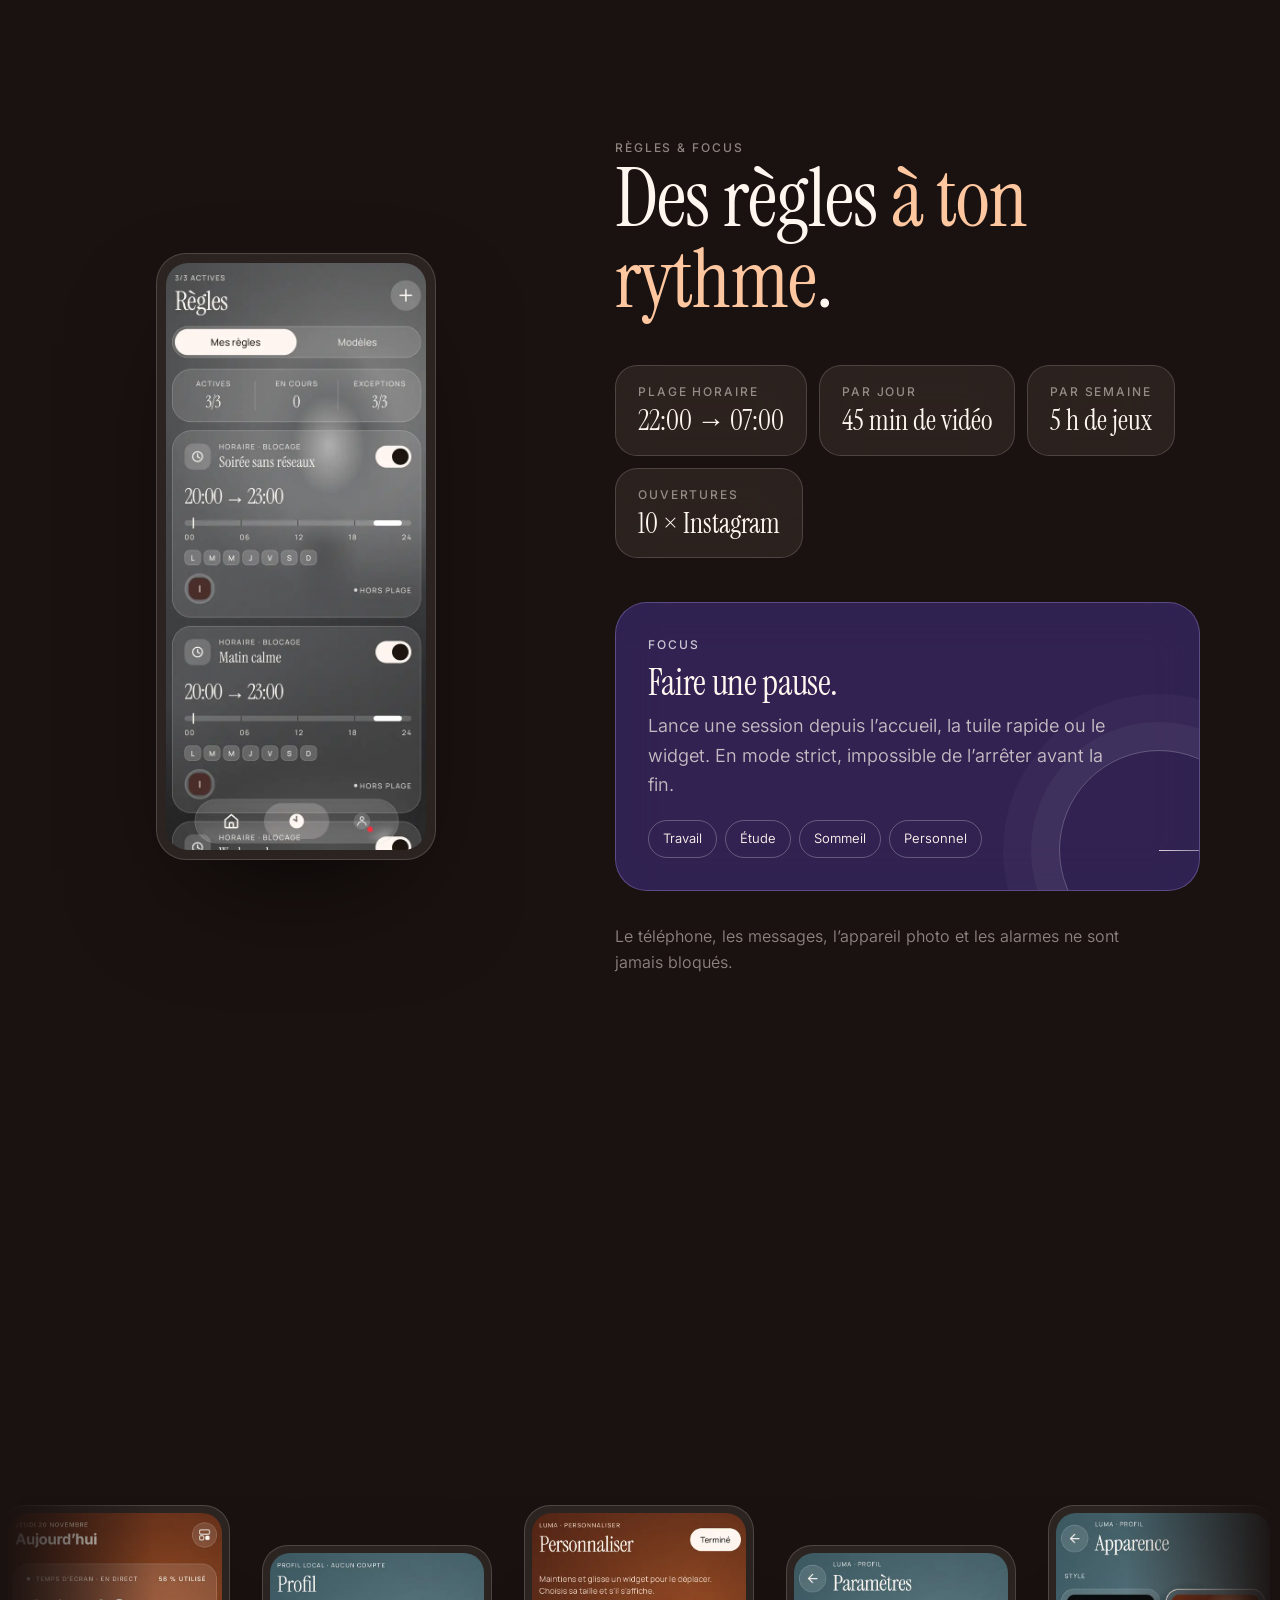
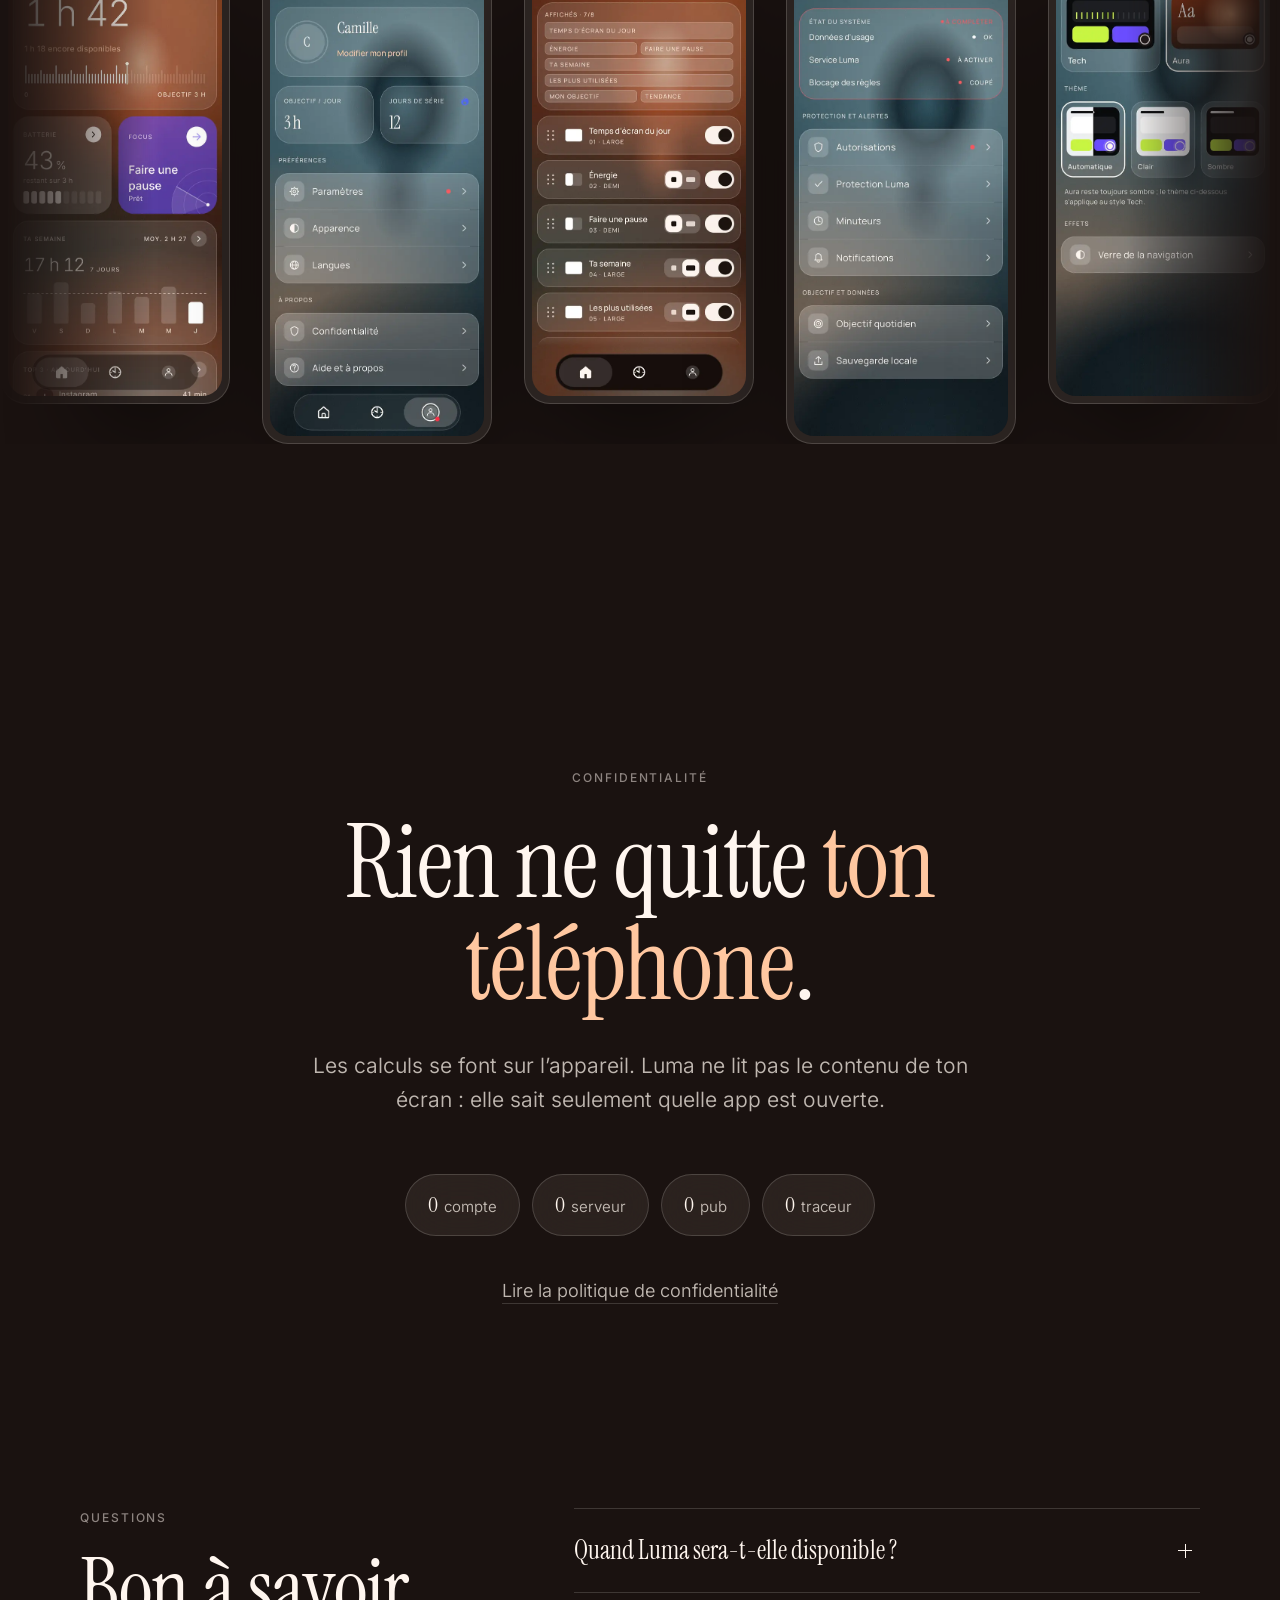
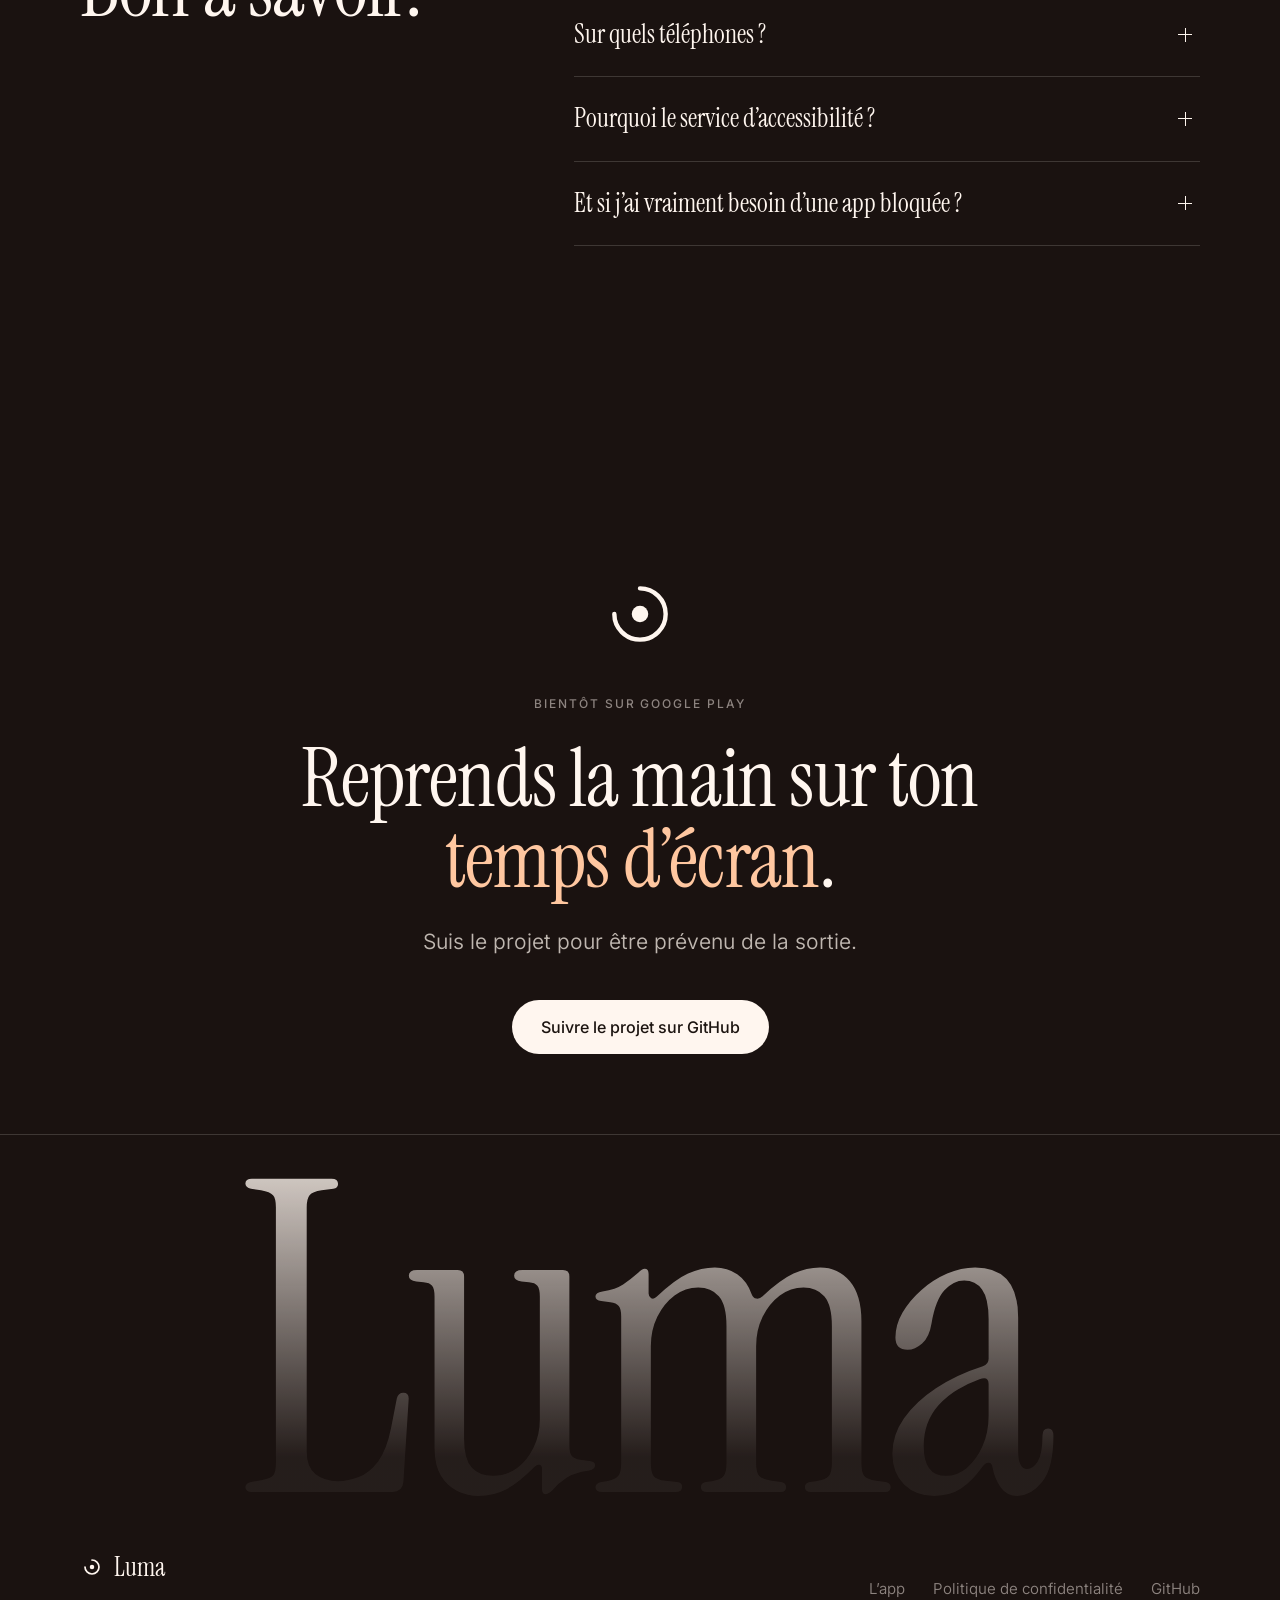
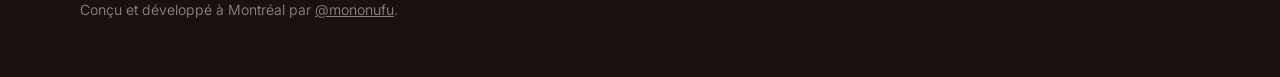
==== commit 9e1d9028: "Retirer les bandes des captures et réduire l'arrondi de l'écran Les coins de l'écran sont moins arro" ====
--- a/index.html
+++ b/index.html
@@ -56,7 +56,7 @@
             <path class="arc" d="M300 30 A270 270 0 1 1 30 300"/>
             <g class="spin"><circle class="dot" cx="300" cy="30" r="6"/></g>
           </svg>
-          <div class="phone"><img src="assets/img/aura-accueil-fr.webp" alt="Accueil de Luma en style Aura : 1 h 42 de temps d’écran aujourd’hui, 1 h 18 encore disponibles" width="589" height="1374" fetchpriority="high"></div>
+          <div class="phone"><img src="assets/img/aura-accueil-fr.webp" alt="Accueil de Luma en style Aura : 1 h 42 de temps d’écran aujourd’hui, 1 h 18 encore disponibles" width="589" height="1278" fetchpriority="high"></div>
           <div class="float glass f1" aria-hidden="true"><span class="label">Objectif</span><b>3 h par jour</b></div>
           <div class="float glass f2" aria-hidden="true"><span class="label">Série</span><b>12 jours</b></div>
           <div class="float glass f3" aria-hidden="true"><span class="label">Instagram</span><b>En pause · 9 s</b></div>
@@ -87,9 +87,9 @@
           </ol>
           <div class="sticky-phone">
             <div class="phone stack">
-              <img class="on" src="assets/img/accueil-aura-barre.webp" alt="Accueil : le temps restant sur l’objectif du jour" width="589" height="1374" loading="lazy">
-              <img src="assets/img/pause-friction-aura.webp" alt="Page de pause avec un compte à rebours de 9 secondes" width="589" height="1374" loading="lazy">
-              <img src="assets/img/pause-blocage-aura.webp" alt="Page de blocage : Instagram est en pause" width="589" height="1374" loading="lazy">
+              <img class="on" src="assets/img/accueil-aura-barre.webp" alt="Accueil : le temps restant sur l’objectif du jour" width="589" height="1278" loading="lazy">
+              <img src="assets/img/pause-friction-aura.webp" alt="Page de pause avec un compte à rebours de 9 secondes" width="589" height="1278" loading="lazy">
+              <img src="assets/img/pause-blocage-aura.webp" alt="Page de blocage : Instagram est en pause" width="589" height="1278" loading="lazy">
             </div>
           </div>
         </div>
@@ -118,7 +118,7 @@
           <p class="note">Le téléphone, les messages, l’appareil photo et les alarmes ne sont jamais bloqués.</p>
         </div>
         <div class="reveal">
-          <div class="phone"><img src="assets/img/aura-regles-fr.webp" alt="Liste des règles en style Aura : Soirée sans réseaux, de 20:00 à 23:00, avec sa frise de 24 heures" width="589" height="1374" loading="lazy"></div>
+          <div class="phone"><img src="assets/img/aura-regles-fr.webp" alt="Liste des règles en style Aura : Soirée sans réseaux, de 20:00 à 23:00, avec sa frise de 24 heures" width="589" height="1278" loading="lazy"></div>
         </div>
       </div>
     </section>
@@ -132,17 +132,17 @@
       </div>
       <div class="marquee" aria-label="Captures de l’application">
         <div class="marquee-track">
-          <div class="phone"><img src="assets/img/accueil-aura-barre.webp" alt="Accueil" width="589" height="1374" loading="lazy"></div>
-          <div class="phone"><img src="assets/img/aura-profil-fr.webp" alt="Profil" width="589" height="1374" loading="lazy"></div>
-          <div class="phone"><img src="assets/img/aura-personnaliser-fr.webp" alt="Personnaliser l’accueil" width="589" height="1374" loading="lazy"></div>
-          <div class="phone"><img src="assets/img/aura-parametres-fr.webp" alt="Paramètres" width="589" height="1374" loading="lazy"></div>
-          <div class="phone"><img src="assets/img/aura-apparence-fr.webp" alt="Apparence" width="589" height="1374" loading="lazy"></div>
+          <div class="phone"><img src="assets/img/accueil-aura-barre.webp" alt="Accueil" width="589" height="1278" loading="lazy"></div>
+          <div class="phone"><img src="assets/img/aura-profil-fr.webp" alt="Profil" width="589" height="1278" loading="lazy"></div>
+          <div class="phone"><img src="assets/img/aura-personnaliser-fr.webp" alt="Personnaliser l’accueil" width="589" height="1278" loading="lazy"></div>
+          <div class="phone"><img src="assets/img/aura-parametres-fr.webp" alt="Paramètres" width="589" height="1278" loading="lazy"></div>
+          <div class="phone"><img src="assets/img/aura-apparence-fr.webp" alt="Apparence" width="589" height="1278" loading="lazy"></div>
           <!-- Copie pour une boucle continue -->
-          <div class="phone" aria-hidden="true"><img src="assets/img/accueil-aura-barre.webp" alt="" width="589" height="1374" loading="lazy"></div>
-          <div class="phone" aria-hidden="true"><img src="assets/img/aura-profil-fr.webp" alt="" width="589" height="1374" loading="lazy"></div>
-          <div class="phone" aria-hidden="true"><img src="assets/img/aura-personnaliser-fr.webp" alt="" width="589" height="1374" loading="lazy"></div>
-          <div class="phone" aria-hidden="true"><img src="assets/img/aura-parametres-fr.webp" alt="" width="589" height="1374" loading="lazy"></div>
-          <div class="phone" aria-hidden="true"><img src="assets/img/aura-apparence-fr.webp" alt="" width="589" height="1374" loading="lazy"></div>
+          <div class="phone" aria-hidden="true"><img src="assets/img/accueil-aura-barre.webp" alt="" width="589" height="1278" loading="lazy"></div>
+          <div class="phone" aria-hidden="true"><img src="assets/img/aura-profil-fr.webp" alt="" width="589" height="1278" loading="lazy"></div>
+          <div class="phone" aria-hidden="true"><img src="assets/img/aura-personnaliser-fr.webp" alt="" width="589" height="1278" loading="lazy"></div>
+          <div class="phone" aria-hidden="true"><img src="assets/img/aura-parametres-fr.webp" alt="" width="589" height="1278" loading="lazy"></div>
+          <div class="phone" aria-hidden="true"><img src="assets/img/aura-apparence-fr.webp" alt="" width="589" height="1278" loading="lazy"></div>
         </div>
       </div>
     </section>
--- a/assets/css/style.css
+++ b/assets/css/style.css
@@ -158,13 +158,13 @@
 @keyframes spin { to { transform: rotate(360deg); } }
 
 .phone {
-  position: relative; width: min(280px, 62vw); aspect-ratio: 589 / 1374;
-  border-radius: 46px; padding: 9px;
+  position: relative; width: min(280px, 62vw); aspect-ratio: 589 / 1278;
+  border-radius: 30px; padding: 9px;
   background: rgba(255, 246, 239, .08); border: 1px solid var(--glass-line);
   backdrop-filter: blur(20px); -webkit-backdrop-filter: blur(20px);
   box-shadow: 0 50px 120px -40px rgba(0, 0, 0, .7);
 }
-.phone img { width: 100%; height: 100%; object-fit: cover; border-radius: 38px; }
+.phone img { width: 100%; height: 100%; object-fit: cover; border-radius: 22px; }
 
 .scroll-hint { margin-top: 64px; display: inline-flex; flex-direction: column; align-items: center; gap: 12px; text-decoration: none; }
 .scroll-hint i { width: 1px; height: 56px; background: linear-gradient(var(--ink-faint), transparent); animation: hint 2.4s ease-in-out infinite; transform-origin: top; }
@@ -227,8 +227,8 @@
 .marquee { overflow: hidden; mask-image: linear-gradient(90deg, transparent, #000 12%, #000 88%, transparent); -webkit-mask-image: linear-gradient(90deg, transparent, #000 12%, #000 88%, transparent); }
 .marquee-track { display: flex; gap: 32px; width: max-content; animation: marquee 60s linear infinite; padding: 10px 0 40px; }
 .marquee:hover .marquee-track { animation-play-state: paused; }
-.marquee .phone { width: 230px; flex: none; border-radius: 38px; padding: 7px; }
-.marquee .phone img { border-radius: 31px; }
+.marquee .phone { width: 230px; flex: none; border-radius: 26px; padding: 7px; }
+.marquee .phone img { border-radius: 20px; }
 .marquee .phone:nth-child(even) { transform: translateY(40px); }
 @keyframes marquee { to { transform: translateX(calc(-50% - 16px)); } }
 
@@ -349,3 +349,4 @@
   border-top: 1px solid var(--glass-line);
 }
 .site-footer > .wrap:first-child { padding-top: 48px; border-top: 1px solid var(--glass-line); }
+.phone.stack img { border-radius: 22px; }
